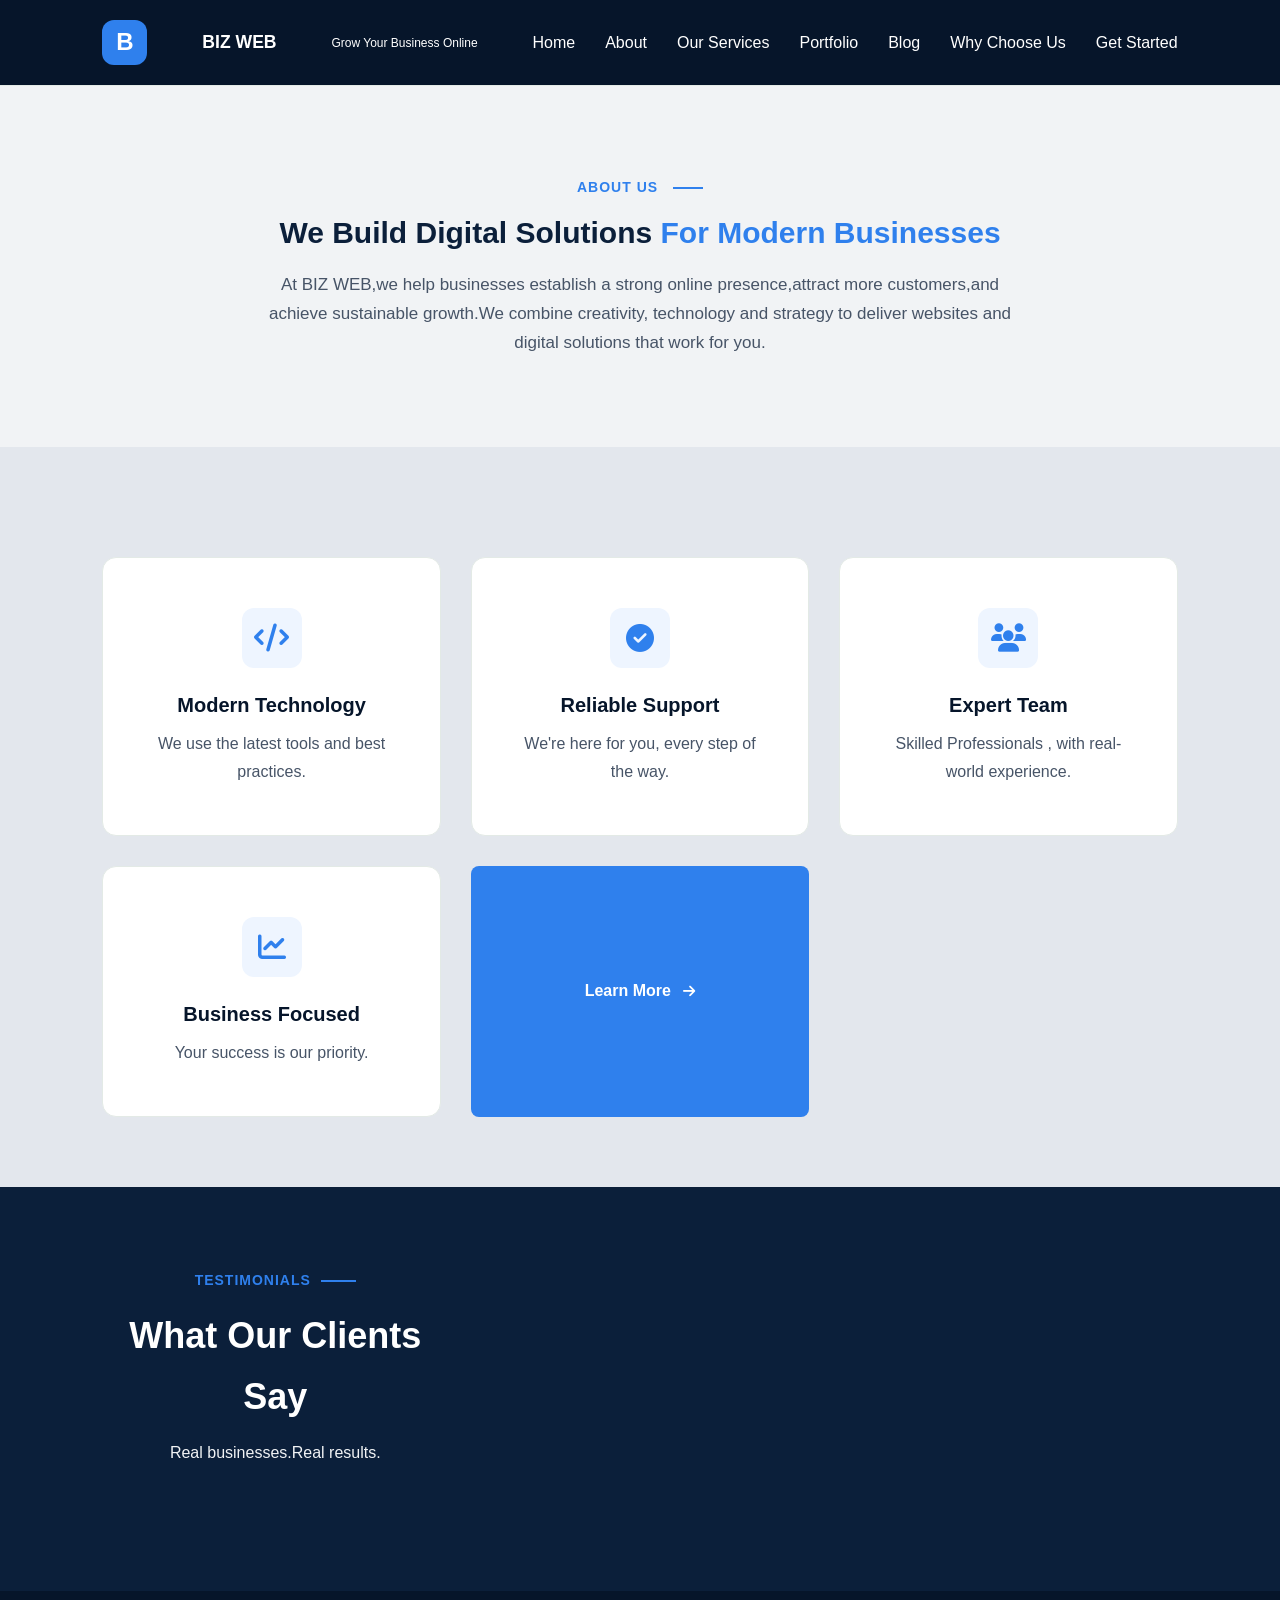
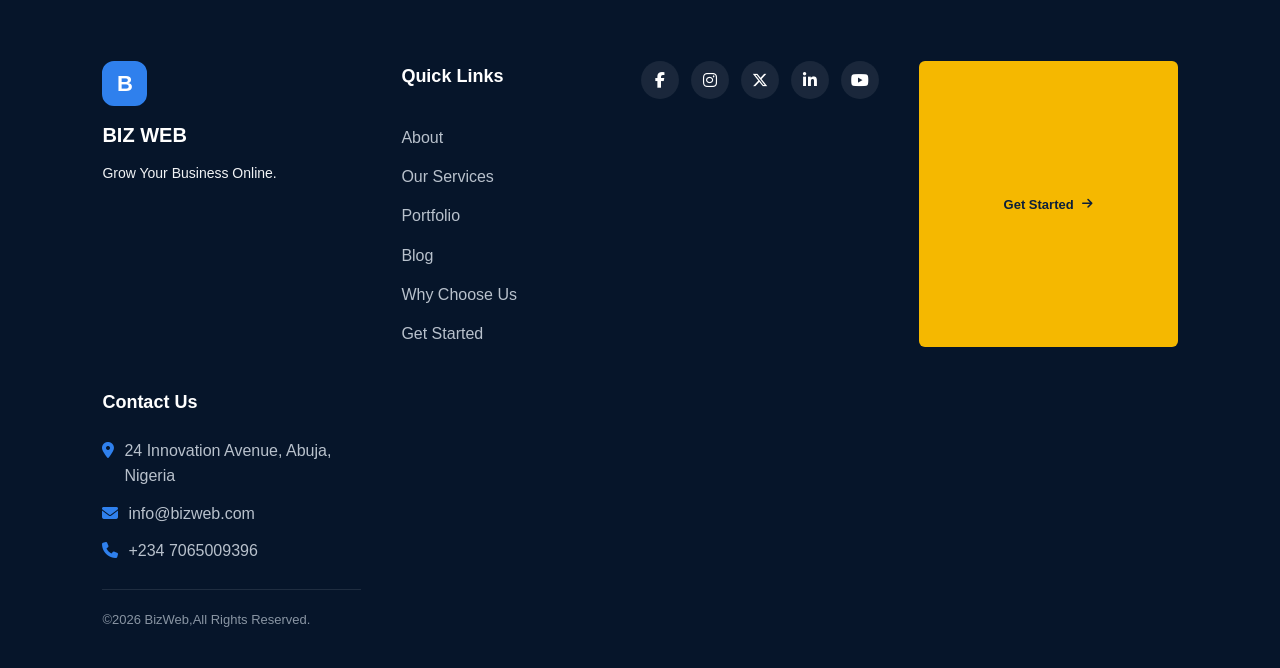
==== about.html @ b3c213b4 "Rename about (4).html to about.html" ====
<!DOCTYPE html>
<html lang="en">
<head>
 <meta charset="UTF-8">
 <meta name="viewport" content="width=device-width, initial-scale=1">
 <title>BIZ WEB</title>
 <link rel="stylesheet"
      href="https://cdnjs.cloudflare.com/ajax/libs/font-awesome/6.5.2/css/all.min.css">
 <link rel="stylesheet" href="business.css">
</head>
<body>
 <header>
  <nav>
   <div class="logo"><Strong>B</Strong></div>
   <div class="business-name">BIZ WEB</div>
   <p class="eyebrow">Grow Your Business Online</p>
       <button id="menu-toggle">☰</button>
       <ul id="nav-menu">
        <li>
         <a href="business.html">Home</a>
        </li>
        <li>
         <a href="about.html">About </a>
        </li>
        <li>
         <a href="services.html"> Our Services</a>
        </li>
        <li>
         <a href="portfolio.html">Portfolio</a>
        </li>
        <li>
         <a href="blog.html">Blog</a>
        </li>
        <li>
         <a href="why-us.html">Why Choose Us</a>
        </li>
        <li>
         <a href="contact.html">Get Started</a>
        </li>
       </ul>
  </nav>
 </header>
 <main>
  <section id="about-content">
   <p class="eyebrow">ABOUT US <span></span></p>
   <h2>We Build Digital Solutions <span class="highlight">For Modern Businesses</span></h2>
   <p>At BIZ WEB,we help businesses establish a strong online presence,attract more customers,and achieve sustainable growth.We combine creativity, technology and strategy to deliver websites and digital solutions that work for you.</p>
   </section>
   <section id="about-info">
   <div class="about-container">
    <div class="about-card">
     <i class="fas fa-code"></i>
     <h3>Modern Technology</h3>
     <p>We use the latest tools and best practices.</p>
    </div>
    <div class="about-card">
     <i class="fas fa-circle-check"></i>
     <h3>Reliable Support</h3>
     <p>We're here for you, every step of the way.</p>
    </div>
    <div class="about-card">
     <i class="fas fa-users"></i>
     <h3>Expert Team</h3>
     <p>Skilled Professionals , with real-world experience.</p>
    </div>
    <div class="about-card">
     <i class="fas fa-chart-line"></i>
     <h3>Business Focused</h3>
     <p>Your success is our priority.</p>
    </div>
    <button id="learn-more">Learn More <i class="fas fa-arrow-right"></i></button>
   </div>
   </section>
   </main>
   <section id="testimonials">
    <div class="testimonial-container">
     <div class="testimonial-heading">
      <p class="eyebrow">TESTIMONIALS<span></span> </p>
      <h2>What Our Clients Say</h2>
      <p>Real businesses.Real results.</p>
     </div>
    </div>
   </section>
   <footer class="site-footer">
      <div class="container-grid">
   <div class="footer-brand">
   <div class="logo"><strong>B</strong></div>
   <div class="business-name">BIZ WEB</div>
   <p class="eyebrow">Grow Your Business Online.</p>
   </div>
   <div class="footer-links">
   <h3>Quick Links</h3>
   <a href="about.html">About</a>
   <a href="services.html">Our Services</a>
   <a href="portfolio.html">Portfolio</a>
   <a href="blog.html">Blog</a>
   <a href="why-us.html">Why Choose Us</a>
   <a href="contact.html">Get Started</a>
   </div>
  <div class="contact-socials">
<a href="#" aria-label="Facebook">
        <i class="fa-brands fa-facebook-f"></i>
    </a>

    <a href="#" aria-label="Instagram">
        <i class="fa-brands fa-instagram"></i>
    </a>

    <a href="#" aria-label="X">
        <i class="fa-brands fa-x-twitter"></i>
    </a>

    <a href="#" aria-label="LinkedIn">
        <i class="fa-brands fa-linkedin-in"></i>
    </a>
    <a href="#" aria-label="YouTube">
     <i class="fa-brands fa-youtube"></i>
    </a>
</div>
<button id="get-started">Get Started<i class="fas fa-arrow-right"></i></button>

<div class="footer-contact">
    <h3>Contact Us</h3>

    <p>
        <i class="fas fa-map-marker-alt"></i>
        24 Innovation Avenue, Abuja, Nigeria
    </p>

    <p>
        <i class="fas fa-envelope"></i>
        info@bizweb.com
    </p>

    <p>
        <i class="fas fa-phone"></i>
        +234 7065009396
    </p>
    <p>©2026 BizWeb,All Rights Reserved.</p>
</div>
</div>
 </footer>
 <script src="business.js"></script>
 </body>
 </html>
---- business.css ----
:root {
    --primary: #0b1f3a;       /* Main navy */
    --primary-dark: #06152a;  /* Dark navy */
    --secondary: #2f80ed;     /* Blue accent */
    --accent: #f5b800;        /* Gold accent */
    --white: #ffffff;
    --text: #475467;
    --light: #f1f3f5;
    --border: #e3eae6;
    --eyebrow: #2f80ed;
    --heading: #0b1f3a;
    --paragraph: #475467;
    --stats-bg: #e3e7ed;
}

* {
    margin: 0;
    padding: 0;
    box-sizing: border-box;
}
body {
    font-family: Arial,sans-serif;
    background-color: var(--light);
    color: var(--text);
    line-height: 1.7;
 
}
nav {
    display: flex;
    align-items: center;
    justify-content: space-between;
    background-color: var(--primary-dark);
    padding: 20px 8%;
    border-bottom: 1px solid #e3eae6;
}
.logo {
    width: 45px;
    height: 45px;
    background: #2f80ed;
    color: #ffffff;
    border-radius: 12px;

    display: flex;
    justify-content: center;
    align-items: center;

    font-size: 24px;
    font-weight: bold;
}
.business-name {
    color: var(--white);
    font-size: 1.1rem;
    font-weight: 600;
}
.eyebrow {
    margin-top: 2px;
    font-size: 12px;
    color: #fff;
}
nav ul {
    display: flex;
    gap: 30px;
    list-style: none;
    margin: 0;
    padding: 0;
}

nav ul li a {
    text-decoration: none;
    color: var(--white);
    font-size: 16px;
    font-weight: 500;
    
}

nav ul li a:hover {
    color: var(--secondary);
}
#menu-toggle {
    display: none;
    background: var(--secondary);
    color: var(--primary);
    border: none;
    padding: 10px 14px;
    border-radius: 8px;
    font-size: 22px;
    cursor: pointer;
    transition: 0.3s ease;
}
#menu-toggle:hover {
    transform: scale(1.05);
}

#home-hero {
    background-color: var(--primary-dark);
    padding: 100px 8%;
}
#home-hero h1 {
    color: white;
}

#home-hero h1 .highlight {
    color: var(--secondary);
}
#home-hero .eyebrow {
    color: var(--eyebrow);
}
#home-hero  p {
    color: var(--light);
    
}
.hero-buttons {
    display: flex;
    align-items: center;
    gap: 15px;
    margin-top: 30px;
}

#get-started {
    display: inline-flex;
    align-items: center;
    justify-content: center;
    gap: 10px;

    padding: 14px 28px;
    background-color: var(--secondary);
    color: var(--white);

    border: none;
    border-radius: 8px;

    font-size: 16px;
    font-weight: 600;

    cursor: pointer;
    transition: 0.3s ease;
}

#get-started:hover {
    background-color: var(--primary);
    transform: translateY(-3px);
}

#get-started i {
    font-size: 16px;
    transition: transform 0.3s ease;
}

#get-started:hover i {
    transform: translateX(4px);
}

#our-services {
    display: inline-flex;
    align-items: center;
    justify-content: center;

    padding: 14px 28px;
    background-color: var(--primary);
    color: var(--white);

    border: 1px solid rgba(255, 255, 255, 0.2);
    border-radius: 8px;

    font-size: 16px;
    font-weight: 600;

    cursor: pointer;
    transition: 0.3s ease;
}

#our-services:hover {
    background-color: var(--primary);
    transform: translateY(-3px);
}



#services-hero {
    padding: 60px 5%;
    background-color: #f5f7fa;
    text-align: center;
}
.services-container {
    display: grid;
    grid-template-columns: repeat(4, 1fr);
    gap: 30px;
    margin-top: 40px;
}

.service-card {
    background: var(--white);
    text-align: left;
    padding: 30px;
    border: 1px solid var(--border);
    border-radius: 14px;
    box-shadow: 0 8px 25px rgba(16, 35, 27, 0.08);

    transition: transform 0.3s ease, box-shadow 0.3s ease;
}

.service-card:hover {
    transform: translateY(-6px);
    box-shadow: 0 14px 30px rgba(16, 35, 27, 0.12);
}
.service-card h3 {
    font-size: 20px;
    color: var(--primary);
    margin-bottom: 12px;
}

.service-card p {
    font-size: 15px;
    color: var(--text);
    line-height: 1.7;
    margin-bottom: 20px;
}
.service-icon {
    display: inline-flex;
    align-items: center;
    justify-content: center;
    width: 60px;
    height: 60px;
    font-size: 28px;
    color: var(--secondary);
    background-color: #eef5ff;
    border-radius: 12px;
    margin-bottom: 20px;
}
#about-hero {
    padding: 90px 8%;
    background-color: var(--light);
    text-align: center;
}

#about-hero .eyebrow {
    color: var(--secondary);
    font-size: 14px;
    font-weight: 600;
    letter-spacing: 1px;
    margin-bottom: 15px;
}
#about-hero .eyebrow span {
    display: inline-block;
    width: 30px;
    height: 2px;
    background-color: var(--secondary);
    margin-left: 10px;
    vertical-align: middle;
}

#about-hero h2 {
    color: var(--heading);
    font-size: 42px;
    line-height: 1.2;
    max-width: 800px;
    margin: 0 auto 20px;
}
#about-hero h2 .highlight {
    color: var(--secondary);
}

#about-hero > p:last-child {
    color: var(--text);
    font-size: 17px;
    line-height: 1.7;
    max-width: 750px;
    margin: 0 auto;
}
#learn-more {
    background-color: var(--secondary);
    color: var(--white);
    padding: 14px 30px;
    border: none;
    border-radius: 8px;
    font-size: 16px;
    font-weight: 600;
    cursor: pointer;
    transition: 0.3s ease;
}
#learn-more:hover {
    background-color: var(--primary);
    transform: translateY(-3px);
}
#learn-more i {
    margin-left: 8px;
    font-size: 14px;
}
#learn-more:hover i {
        transform: translateX(4px);
}

/* =======================
ABOUT CONTENT 
========================== */
#about-content {
    padding: 90px 8%;
    background-color: var(--light);
    text-align: center;
}
#about-content .eyebrow {
    color: var(--secondary);
    font-size: 14px;
    font-weight: 600;
    letter-spacing: 1px;
    margin-bottom: 15px;  
    
}
#about-content .eyebrow span {
    display: inline-block;
    width: 30px;
    height: 2px;
    background-color: var(--secondary);
    margin-left: 10px;
    vertical-align: middle; 
}
#about-content h2 {
    font-size: 30px;
    color: var(--heading);
    line-height: 1.2;
    max-width: 800px;
    margin: 0 auto 20px;
}
#about-content h2 .highlight {
    color: var(--secondary);
}
#about-content p {
    color: var(--text);
    font-size: 17px;
    line-height: 1.7;
    max-width: 750px;
    margin: 0 auto;
}
#about-info {
    background-color: var(--stats-bg);
    padding: 70px 8%;
    text-align: center;
}
.about-container {
    display: grid;
    grid-template-columns: repeat(3, 1fr);
    gap: 30px;
    margin-top: 40px;
    
}
.about-card {
    background-color: white;
    padding: 50px 40px;
    width: 600;
    border-radius: 14px;
    border: 1px solid var(--border);
    text-align: center;
    
}
.about-card:hover {
   transform: translateY(-5px);
   border-color: var(--secondary);
    
}
.about-card i {
    display: inline-flex;
    align-items: center;
    justify-content: center;
    width: 60px;
    height: 60px;
    font-size: 28px;
    color: var(--secondary);
    background-color: #eef5ff;
    border-radius: 12px;
    margin-bottom: 20px;
}
.about-card h3 {
    font-size: 20px;
    margin-bottom: 8px;
    color: var(--primary-dark);
}
.about-card p {
   font-size: 16px;
   margin: 0;
}
/* =======================
SERVICE HERO 
========================= */
#service-hero {
   padding: 90px 8%;
    background-color: var(--primary-dark);
    text-align: center; 
}
#service-hero h2 {
    font-size: 30px;
    line-height: 1.2;
    max-width: 800px;
    margin: 0 auto 20px;
    color: var(--white);
}
#service-hero h2 .highlight {
    color: var(--secondary);
}
#service-hero .eyebrow {
    color: var(--secondary);
    font-size: 14px;
    font-weight: 600;
    letter-spacing: 1px;
    margin-bottom: 15px;  
}
#service-hero .eyebrow span {
    display: inline-block;
    width: 30px;
    height: 2px;
    background-color: var(--secondary);
    margin-right: 10px;
    vertical-align: middle;
}
#service-hero p {
    color: var(--light);
    font-size: 17px;
    line-height: 1.7;
    max-width: 750px;
    margin: 0, auto;
}

/* =====================
SERVICE CONTENT 
======================== */
#service-content {
    padding: 90px 8%;
    background-color: var(--white);
    text-align: center;
}

/* ====================== 
SERVICE CONTAINER 
======================== */
.service-container {
    display: grid;
    grid-template-columns: repeat(3, 1fr);
    gap: 30px;
    margin-top: 40px;
    
}

/* ======================= 
SERVICE CARDS 
========================== */
.service-card {
    background-color: var(--stats-bg);
    padding: 30px 25px;
    width: 600;
    border-radius: 14px;
    border: 1px solid var(--border);
    text-align: center;
    
}
.service-card:hover {
    transform: translateY(-5px);
   border-color: var(--secondary);
}

.service-card i {
    display: inline-flex;
    align-items: center;
    justify-content: center;
    width: 60px;
    height: 60px;
    font-size: 28px;
    color: var(--secondary);
    background-color: var(--light);
    border-radius: 12px;
    margin-bottom: 20px;
}
.service-card h3 {
    font-size: 30px;
    margin-bottom: 8px;
    color: var(--heading);
}
.service-card p {
    font-size: 16px;
    margin: 0;
    color: var(--text);
}

.service-card ul {
    list-style: none;
    padding: 0;
    margin: 15px 0 25px;
}

.service-card ul li {
    position: relative;
    padding-left: 18px;
    margin-bottom: 8px;
    color: var(--text);
    text-align: left;
}
.service-card ul li::before {
    content: "";
    width: 6px;
    height: 6px;
    background-color: var(--secondary);
    border-radius: 50%;
    position: absolute;
    left: 0;
    top: 10px;
}

.service-card a {
    display: inline-flex;
    align-items: center;
    justify-content: center;
    gap: 10px;
    padding: 13px 22px;
    background-color: var(--secondary);
    color: var(--white);
    border-radius: 8px;
    text-decoration: none;
    font-size: 15px;
    font-weight: 600;
    transition: 0.3s ease;
}

.service-card a i {
    width: auto;
    height: auto;
    padding: 0;
    margin: 0;
    background: transparent;
    color: var(--white);
    font-size: 14px;
    transition: transform 0.3s ease;
}

.service-card a {
    display: inline-flex;
    align-items: center;
    justify-content: center;
    gap: 10px;
    padding: 13px 22px;
    background-color: var(--secondary);
    color: var(--white);
    border-radius: 8px;
    text-decoration: none;
    font-size: 15px;
    font-weight: 600;
    transition: 0.3s ease;
}

.service-card a i {
    width: auto;
    height: auto;
    padding: 0;
    margin: 0;
    background: transparent;
    color: var(--white);
    font-size: 14px;
    transition: transform 0.3s ease;
}

.service-card a:hover {
    background-color: var(--primary);
    transform: translateY(-3px);
}

.service-card a:hover i {
    transform: translateX(4px);
}

/* WHY BIZ WEB */
#why-bizweb {
    background-color: var(--stats-bg);
    padding: 80px 8%;
}

.why-content {
    max-width: 650px;
}

#why-bizweb .eyebrow {
    display: flex;
    align-items: center;
    gap: 10px;
    color: var(--secondary);
    font-size: 14px;
    font-weight: 600;
    letter-spacing: 1px;
    margin-bottom: 15px;
}

#why-bizweb .eyebrow span {
    display: inline-block;
    width: 30px;
    height: 2px;
    background-color: var(--secondary);
}

#why-bizweb h2 {
    color: var(--primary-dark);
    font-size: 42px;
    line-height: 1.2;
    margin-bottom: 20px;
}

#why-bizweb h2 .highlight {
    color: var(--secondary);
}

#why-bizweb .why-content > p:not(.eyebrow) {
    color: var(--text);
    font-size: 17px;
    line-height: 1.7;
    margin-bottom: 30px;
}

#why-bizweb .why-content > a {
    display: inline-flex;
    align-items: center;
    gap: 10px;

    padding: 13px 25px;

    background-color: var(--secondary);
    color: var(--white);

    border-radius: 8px;
    text-decoration: none;

    font-size: 16px;
    font-weight: 600;

    transition: 0.3s ease;
}

#why-bizweb .why-content > a:hover {
    background-color: var(--primary);
    transform: translateY(-3px);
}

#why-bizweb .why-content > a i {
    font-size: 14px;
    transition: transform 0.3s ease;
}

#why-bizweb .why-content > a:hover i {
    transform: translateX(4px);
}
/* ==============================
   WHY FEATURES
============================== */

#why-features {
    display: grid;
    grid-template-columns: repeat(4, 1fr);
    gap: 25px;
    padding: 70px 8%;
    background-color: var(--white);
}

.why-feature {
    background-color: var(--white);
    padding: 30px 25px;
    text-align: center;
    border: 1px solid var(--border);
    border-radius: 10px;
    transition: 0.3s ease;
}

.why-feature:hover {
    transform: translateY(-5px);
}

.why-icon {
    width: 60px;
    height: 60px;
    margin: 0 auto 20px;
    display: flex;
    align-items: center;
    justify-content: center;
    background-color: var(--light);
    border-radius: 50%;
}

.why-icon i {
    font-size: 24px;
    color: var(--secondary);
}

.why-feature h3 {
    color: var(--heading);
    font-size: 20px;
    margin-bottom: 12px;
}

.why-feature p {
    color: var(--text);
    font-size: 15px;
    line-height: 1.7;
}


/* ==============================
   HOW WE WORK
============================== */

#how-we-work {
    background-color: var(--stats-bg);
    padding: 80px 8%;
    text-align: center;
}

#how-we-work .eyebrow {
    margin-bottom: 12px;
    color: var(--secondary);
}

#how-we-work h2 {
    color: var(--heading);
    font-size: 36px;
    margin-bottom: 50px;
}

.timeline {
    display: grid;
    grid-template-columns: repeat(3, 1fr);
    gap: 30px;
    max-width: 1100px;
    margin: 0 auto;
}

.timeline > div {
    background-color: var(--white);
    padding: 35px 30px;
    border: 1px solid var(--border);
    border-radius: 10px;
    text-align: left;
    position: relative;
}

.timeline > div > span {
    display: inline-flex;
    align-items: center;
    justify-content: center;
    width: 50px;
    height: 50px;
    margin-bottom: 20px;
    background-color: var(--primary);
    color: var(--white);
    border-radius: 50%;
    font-weight: 700;
}

.timeline h3 {
    color: var(--heading);
    font-size: 21px;
    margin-bottom: 12px;
}

.timeline p {
    color: var(--text);
    line-height: 1.7;
    font-size: 15px;
}


/* ==============================
   SERVICE CTA
============================== */

#service-cta {
    background-color: var(--primary);
    padding: 80px 8%;
    text-align: center;
}

#service-cta .eyebrow {
    color: var(--secondary);
    margin-bottom: 15px;
}

#service-cta h3 {
    color: var(--white);
    font-size: 38px;
    line-height: 1.3;
    margin-bottom: 20px;
}

#service-cta h3 .highlight {
    display: block;
    color: var(--accent);
}

#service-cta > p:not(.eyebrow) {
    max-width: 700px;
    margin: 0 auto 30px;
    color: var(--light);
    line-height: 1.7;
    font-size: 16px;
}

#service-cta #get-started {
    display: inline-flex;
    align-items: center;
    justify-content: center;
    gap: 10px;
    padding: 14px 28px;
    background-color: var(--accent);
    color: var(--primary);
    border: none;
    border-radius: 6px;
    font-size: 15px;
    font-weight: 700;
    cursor: pointer;
    transition: 0.3s ease;
}

#service-cta #get-started:hover {
    transform: translateY(-2px);
}

#service-cta #get-started i {
    font-size: 14px;
}

/* ====================
PORTFOLIO HERO 
====================== */
#portfolio-hero {
    padding: 90px 8%;
    background-color: var(--primary-dark);
    text-align: center; 
}
#portfolio-hero h2 {
    font-size: 36px;
    max-width: 800px;
    line-height: 1.2;
    margin: 0 auto 20px;
    color: var(--white);
}
#portfolio-hero .highlight {
    color: var(--accent);
}
#portfolio-hero .eyebrow {
    color: var(--secondary);
    font-size: 14px;
    font-weight: 600;
    letter-spacing: 1px;
    margin-bottom: 15px;
    
}
#portfolio-hero .eyebrow span {
    display: inline-block;
    width: 30px;
    height: 2px;
    background-color: var(--accent);  
}
#portfolio-hero p {
    font-size: 15px;
    line-height: 1.7;
    max-width: 750px;
    margin: 0, auto;
    color: var(--light);
    margin-bottom: 15px;
    
    
}
#portfolio-hero #get-started {
    display: inline-flex;
    align-items: center;
    justify-content: center;
    gap: 20px;
    margin-right: 10px;
    padding: 14px 28px;
    background-color: var(--accent);
    color: var(--primary);
    border: none;
    border-radius: 20px;
    font-size: 15px;
    font-weight: 700;
    cursor: pointer;
    transition: 0.3s ease;
}
#portfolio-hero #our-services {
    display: inline-flex;
    align-items: center;
    justify-content: center;
    gap: 20px;
    margin-right: 10px;
    padding: 14px 28px;
    background-color: var(--primary);
    color: var(--light);
    border: none;
    border-radius: 20px;
    font-size: 15px;
    font-weight: 700;
    cursor: pointer;
    transition: 0.3s ease;
}
#portfolio-info {
    background-color: var(--primary-dark);
    padding: 70px 8%;
   text-align: center;
    
}
.portfolio-container {
    display: grid;
    grid-template-columns: repeat(3, 1fr);
    gap: 30px;
    margin-top: 40px;
}

.portfolio-stat-card {
    background-color: var(--primary-dark);
    padding: 30px;
    border-radius: 12px;
    border: 1px solid #020b16;
    text-align: center;
}
.portfolio-stat-card:hover {
   transform: translateY(-5px);
    
} 
.card-icon {
    display: inline-flex;
    align-items: center;
    justify-content: center;
    width: 60px;
    height: 60px;
    border-radius: 12px;
    margin-bottom: 20px;
    font-size: 28px;
}

.portfolio-stat-card:nth-child(1) .card-icon {
    background: var(--white);
    color: var(--secondary);
}

.portfolio-stat-card:nth-child(2) .card-icon {
    background: var(--accent);
    color: var(--primary-dark);
}

.portfolio-stat-card:nth-child(3) .card-icon {
    background: var(--light);
    color: var(--seconadary);
}
.portfolio-stat-card:nth-child(4).card-icon {
    background: var(--primary);
    color: var(--secondary);
}
.portfolio-stat-card h3 {
    font-size: 28px;
    margin-bottom: 8px;
    color: var(--light);
}
.portfolio-stat-card p {
    font-size: 16px;
    margin: 0;
    color: var(--light);
}
/* PORTFOLIO CONTENT */
#portfolio-content {
    background-color: var(--light);
    text-align: center;
    padding: 70px 8%;
}
#portfolio-content h2 {
    font-size: 38px;
    max-width: 700px;
    margin: 0, auto;
    line-height: 1.7;
    color: var(--heading);
    
}
#portfolio-content .eyebrow {
    color: var(--secondary);
    font-size: 14px;
    font-weight: 600;
    letter-spacing: 1px;
    margin-bottom: 15px;
    
}
#portfolio-content .eyebrow span {
    display: inline-block;
    width: 30px;
    height: 2px;
    background-color: var(--secondary);  
}
#portfolio-content p {
    font-size: 16px;
    max-width: 700px;
    margin: 0,auto;
    line-height: 1.7;
    color: var(--text);
}

#view-all-services {
    grid-column: 1;
    width: fit-content;
    padding: 11px 20px;
    background-color: transparent;
    color: var(--secondary);
    border: 1px solid var(--secondary);
    border-radius: 25px;
    font-size: 13px;
    cursor: pointer;
}

#view-all-services i {
    margin-left: 7px;
}

/* =================================
   SERVICES CARDS
================================= */

.portfolio-container {
    display: grid;
    grid-template-columns: repeat(3, 1fr);
    gap: 25px;
}

.portfolio-card {
    background-color: var(--white);
    padding: 25px 22px;
    border: 1px solid var(--border);
    border-radius: 10px;
    box-shadow: 0 5px 20px rgba(11, 31, 58, 0.06);
    transition: 0.3s ease;
}

.portfolio-card:hover {
    transform: translateY(-5px);
    box-shadow: 0 10px 25px rgba(11, 31, 58, 0.10);
}

.portfolio-card .card-icon {
    width: 44px;
    height: 44px;
    display: flex;
    align-items: center;
    justify-content: center;
    background-color: var(--secondary);
    border-radius: 8px;
    margin-bottom: 15px;
}

.portfolio-card:nth-child(2) .card-icon {
    background-color: var(--accent);
}

.portfolio-card .card-icon i {
    color: var(--white);
    font-size: 20px;
}

.portfolio-card:nth-child(2) .card-icon i {
    color: var(--primary);
}

.portfolio-card h3 {
    color: var(--heading);
    font-size: 18px;
    margin-bottom: 10px;
}

.portfolio-card p {
    color: var(--text);
    font-size: 14px;
    line-height: 1.6;
    margin-bottom: 12px;
}

.portfolio-card a {
    color: var(--secondary);
    font-size: 13px;
    font-weight: 600;
    text-decoration: none;
}

.portfolio-card a i {
    margin-left: 5px;
    font-size: 11px;
}


/* =================================
   MORE THAN JUST A WEBSITE
================================= */

#why-bizweb-contents {
    display: grid;
    grid-template-columns: 1.1fr 1fr 1fr;
    column-gap: 45px;
    row-gap: 25px;
    align-items: center;
    padding: 65px 8%;
    background-color: var(--primary-dark);
    color: var(--white);
}

/* Heading area */

#why-bizweb-contents > .eyebrow {
    grid-column: 1;
    margin: 0;
    color: var(--secondary);
}

#why-bizweb-contents > h2 {
    grid-column: 1;
    color: var(--white);
    font-size: 34px;
    margin: -15px 0 0;
}

#why-bizweb-contents > p:not(.eyebrow) {
    grid-column: 1;
    color: var(--light);
    font-size: 14px;
    line-height: 1.7;
    margin: 0;
}

#why-bizweb-contents > a {
    grid-column: 1;
    width: fit-content;
    padding: 11px 22px;
    background-color: var(--accent);
    color: var(--primary);
    border-radius: 6px;
    text-decoration: none;
    font-size: 13px;
    font-weight: 700;
}

#why-bizweb-contents > a i {
    margin-left: 7px;
}


/* Feature items */

.why-bizweb-content {
    display: grid;
    grid-template-columns: 50px 1fr;
    column-gap: 15px;
    align-items: start;
}

.why-bizweb-content .why-icon {
    grid-row: span 2;
    width: 48px;
    height: 48px;
    display: flex;
    align-items: center;
    justify-content: center;
    border: 1px solid var(--secondary);
    border-radius: 50%;
}

.why-bizweb-content .why-icon i {
    color: var(--accent);
    font-size: 21px;
}

.why-bizweb-content h3 {
    color: var(--white);
    font-size: 14px;
    margin: 2px 0 6px;
}

.why-bizweb-content p {
    color: var(--light);
    font-size: 12px;
    line-height: 1.5;
    margin: 0;
}


/* =================================
   RECENT PROJECTS / PORTFOLIO
================================= */

#our-porfolio {
    display: grid;
    grid-template-columns: 0.8fr 2fr;
    column-gap: 45px;
    align-items: center;
    padding: 65px 8%;
    background-color: var(--white);
}

#our-porfolio .eyebrow {
    grid-column: 1;
    margin-bottom: 8px;
}

#our-porfolio h2 {
    grid-column: 1;
    color: var(--heading);
    font-size: 30px;
    margin-bottom: 10px;
}

#our-porfolio > p:not(.eyebrow) {
    grid-column: 1;
    color: var(--text);
    font-size: 13px;
    line-height: 1.6;
    margin-bottom: 18px;
}

#view-all-projects {
    grid-column: 1;
    width: fit-content;
    padding: 11px 20px;
    background-color: transparent;
    color: var(--secondary);
    border: 1px solid var(--secondary);
    border-radius: 25px;
    font-size: 13px;
    cursor: pointer;
}

#view-all-projects i {
    margin-left: 7px;
}


/* Project cards */

.view-all-container {
    grid-column: 2;
    grid-row: 1 / span 4;
    display: grid;
    grid-template-columns: repeat(3, 1fr);
    gap: 18px;
}

.view-all-card {
    position: relative;
    overflow: hidden;
    border-radius: 8px;
    height: 190px;
    background-color: var(--stats-bg);
}

.portfolio-image {
    width: 100%;
    height: 100%;
}

.portfolio-image img {
    width: 100%;
    height: 100%;
    display: block;
    object-fit: cover;
    transition: 0.4s ease;
}

.view-all-card:hover .portfolio-image img {
    transform: scale(1.05);
}

/* Footer Get Started Button */

footer #get-started {
    display: inline-flex;
    align-items: center;
    justify-content: center;
    gap: 8px;

    padding: 11px 22px;

    background-color: var(--accent);
    color: var(--primary);

    border: none;
    border-radius: 6px;

    font-size: 13px;
    font-weight: 600;

    cursor: pointer;
    transition: 0.3s ease;
}

footer #get-started:hover {
    transform: translateY(-2px);
}

footer #get-started i {
    font-size: 12px;
}

/* ================================
   BLOG HERO
================================ */

#blog-hero {
    background-color: var(--primary-dark);
    padding: 80px 8%;
    text-align: center;
}

#blog-hero .eyebrow {
    color: var(--secondary);
    font-size: 12px;
    font-weight: 700;
    text-transform: uppercase;
    margin-bottom: 15px;
}

#blog-hero .eyebrow span {
    display: inline-block;
    width: 28px;
    height: 2px;
    background-color: var(--accent);
    margin-right: 8px;
    vertical-align: middle;
}

#blog-hero h2 {
    max-width: 800px;
    margin: 0 auto 18px;
    color: var(--white);
    font-size: 42px;
    line-height: 1.2;
    font-weight: 700;
}

#blog-hero h2 .highlight {
    color: var(--accent);
}

#blog-hero > p:last-child {
    max-width: 680px;
    margin: auto;
    color: #d9dde2;
    font-size: 14px;
    line-height: 1.7;
}


/* ================================
   FEATURED ARTICLE
================================ */

#blog-content {
    display: grid;
    grid-template-columns: 1fr 1.15fr;
    column-gap: 55px;
    align-items: center;
    padding: 75px 8%;
    background-color: var(--white);
}

#blog-content > .eyebrow:first-child {
    grid-column: 1;
    color: var(--secondary);
    font-size: 11px;
    font-weight: 700;
    margin-bottom: 10px;
}

#blog-content > .eyebrow:first-child span {
    display: inline-block;
    width: 28px;
    height: 2px;
    background-color: var(--accent);
    margin-right: 8px;
    vertical-align: middle;
}

#blog-content > h2 {
    grid-column: 1;
    color: var(--heading);
    font-size: 30px;
    line-height: 1.3;
    margin-bottom: 15px;
}

#blog-content > h2 + p {
    grid-column: 1;
    color: var(--text);
    font-size: 14px;
    line-height: 1.7;
    margin-bottom: 20px;
}

#blog-content > i {
    color: var(--secondary);
    font-size: 12px;
    margin-right: 5px;
}

#blog-content > i + .eyebrow {
    display: inline-block;
    color: var(--text);
    font-size: 11px;
    margin-right: 15px;
    margin-bottom: 15px;
}

#read-full-article {
    grid-column: 1;
    width: fit-content;
    padding: 11px 20px;
    margin-top: 5px;
    background-color: var(--accent);
    color: var(--primary);
    border: none;
    border-radius: 6px;
    font-size: 12px;
    font-weight: 600;
    cursor: pointer;
    display: inline-flex;
    align-items: center;
    gap: 8px;
    transition: 0.3s ease;
}

#read-full-article:hover {
    transform: translateY(-2px);
}

#read-full-article i {
    font-size: 10px;
}
.featured-container {
    grid-column: 2;
    grid-row: 1 / span 6;
}

.featured-card {
    width: 100%;
    height: 350px;
    overflow: hidden;
    border-radius: 12px;
    background-color: var(--light);
}

.featured-image {
    width: 100%;
    height: 100%;
}

.featured-image img {
    width: 100%;
    height: 100%;
    display: block;
    object-fit: cover;
}

/* ================================
   LATEST BLOG ARTICLES
================================ */

#latest-blog {
    padding: 75px 8%;
    background-color: var(--light);
}

#latest-blog > .eyebrow {
    color: var(--secondary);
    font-size: 11px;
    font-weight: 700;
    margin-bottom: 8px;
}

#latest-blog > .eyebrow span {
    display: inline-block;
    width: 28px;
    height: 2px;
    background-color: var(--accent);
    margin-right: 8px;
    vertical-align: middle;
}

#latest-blog > h2 {
    color: var(--heading);
    font-size: 30px;
    margin-bottom: 30px;
}

.latest-container {
    display: grid;
    grid-template-columns: repeat(3, 1fr);
    gap: 25px;
}
.latest-card > img {
    width: 100%;
    height: 175px;
    display: block;
    object-fit: cover;
}
.article-category {
    position: absolute;
    top: 12px;
    left: 12px;
    z-index: 2;
    background-color: var(--secondary);
    color: var(--white);
    padding: 6px 11px;
    border-radius: 15px;
    font-size: 10px;
    font-weight: 600;
}

.latest-card h3 {
    color: var(--heading);
    font-size: 17px;
    line-height: 1.4;
    margin: 18px 20px 10px;
}

.latest-card > p {
    color: var(--text);
    font-size: 12px;
    line-height: 1.6;
    margin: 0 20px 15px;
}
.latest-card > i {
    color: var(--secondary);
    font-size: 11px;
    margin-left: 20px;
    margin-right: 4px;
}

.latest-card > i + .eyebrow {
    display: inline;
    color: #667085;
    font-size: 10px;
    margin-right: 8px;
}
.latest-card > a {
    display: inline-flex;
    align-items: center;
    gap: 7px;
    margin: 10px 20px 0;
    color: var(--secondary);
    text-decoration: none;
    font-size: 12px;
    font-weight: 600;
}

.latest-card > a i {
    font-size: 10px;
    transition: 0.3s ease;
}

.latest-card > a:hover i {
    transform: translateX(3px);
}
/* ================================
   EXPLORE TOPICS
================================ */

#Explore-topics {
    padding: 75px 8%;
    background-color: var(--white);
    text-align: center;
}

#Explore-topics > .eyebrow {
    color: var(--secondary);
    font-size: 11px;
    font-weight: 700;
    margin-bottom: 8px;
}

#Explore-topics > .eyebrow span {
    display: inline-block;
    width: 28px;
    height: 2px;
    background-color: var(--accent);
    margin-right: 8px;
    vertical-align: middle;
}

#Explore-topics > h2 {
    color: var(--heading);
    font-size: 30px;
    margin-bottom: 10px;
}

#Explore-topics > p:not(.eyebrow) {
    color: var(--text);
    font-size: 13px;
    margin-bottom: 35px;
}
.explore-container {
    display: grid;
    grid-template-columns: repeat(5, 1fr);
    gap: 20px;
    max-width: 1100px;
    margin: auto;
}

.explore-card {
    padding: 25px 15px;
    border: 1px solid var(--border);
    border-radius: 10px;
    background-color: var(--white);
    transition: 0.3s ease;
}

.explore-card:hover {
    transform: translateY(-5px);
    box-shadow: 0 8px 20px rgba(11, 31, 58, 0.08);
}

.explore-card .card-icon {
    width: 48px;
    height: 48px;
    margin: 0 auto 15px;
    border-radius: 50%;
    background-color: var(--secondary);
    display: flex;
    align-items: center;
    justify-content: center;
}

.explore-card .card-icon i {
    color: var(--white);
    font-size: 19px;
}

.explore-card h3 {
    color: var(--heading);
    font-size: 14px;
    margin-bottom: 7px;
}

.explore-card p {
    color: var(--text);
    font-size: 11px;
}

/* ================================
   NEWSLETTER
================================ */

#newsletter {
    background-color: var(--primary-dark);
    padding: 50px 8%;
}

.newsletter-content {
    display: grid;
    grid-template-columns: 65px 1fr 380px;
    align-items: center;
    gap: 25px;
    max-width: 1100px;
    margin: auto;
}

.newsletter-icon {
    width: 55px;
    height: 55px;
    border: 1px solid var(--secondary);
    border-radius: 50%;
    display: flex;
    align-items: center;
    justify-content: center;
}

.newsletter-icon i {
    color: var(--secondary);
    font-size: 22px;
}

.newsletter-text .eyebrow {
    color: var(--accent);
    font-size: 10px;
    font-weight: 700;
    margin-bottom: 5px;
}

.newsletter-text h2 {
    color: var(--white);
    font-size: 22px;
    margin-bottom: 7px;
}

.newsletter-text > p:last-child {
    color: #d9dde2;
    font-size: 12px;
    line-height: 1.5;
    max-width: 500px;
}

.newsletter-form {
    display: flex;
    width: 100%;
    background-color: var(--white);
    border-radius: 6px;
    overflow: hidden;
}

.newsletter-form input {
    flex: 1;
    min-width: 0;
    padding: 13px 15px;
    border: none;
    outline: none;
    font-size: 12px;
    color: var(--text);
}

.newsletter-form input::placeholder {
    color: #98a2b3;
}

.newsletter-form button {
    padding: 0 18px;
    background-color: var(--accent);
    color: var(--primary);
    border: none;
    font-size: 12px;
    font-weight: 600;
    cursor: pointer;
    display: flex;
    align-items: center;
    gap: 7px;
}

.newsletter-form button i {
    font-size: 10px;
}

#why-us-hero {
    background-color: #06152a;
    min-height: 260px;
    padding: 35px 7%;
}

#why-us-hero h1 {
    color: #ffffff;
    font-size: 38px;
    line-height: 1.1;
    margin-bottom: 10px;
}
#why-us-hero  .eyebrow  {
   color: var(--secondary);
    font-size: 11px;
    font-weight: 700;
    margin-bottom: 8px;
    
}

#why-us-hero .eyebrow span {
    display: inline-block;
    width: 28px;
    height: 2px;
    background-color: var(--accent);
    margin-right: 8px;
    vertical-align: middle;
}


#why-us-hero .highlight {
    color: #2f80ed;
}

#why-us-hero > p {
    color: #e5edf8;
    font-size: 30px;
    line-height: 1.6;
}
#why-us-content {
    background-color: #ffffff;
    padding: 55px 7%;
}

#why-us-content h2 {
    color: #0b1f3a;
    font-size: 30px;
}
#why-us-content  a {
    display: inline-flex;
    align-items: center;
    gap: 10px;
    padding: 14px 25px;
    background: var(--secondary);
    color: var(--white);
    text-decoration: none;
    border-radius: 8px;
    font-size: 15px;
    font-weight: 600;
    transition: 0.3s ease;
}

#why-us-content a i {
    font-size: 13px;
    transition: 0.3s ease;
}

#why-us-content a:hover {
    background: var(--primary);
}

#why-us-content a:hover i {
    transform: translateX(4px);
}


.why-us-container {
    display: grid;
    grid-template-columns: repeat(3, 1fr);
    gap: 14px 16px;
}

.why-us-card {
    background-color: #f8fbff;
    border: 1px solid #e6eef8;
    border-radius: 10px;
    padding: 15px 17px;
    box-shadow: 0 4px 14px rgba(11, 31, 58, 0.05);
}

.why-us-card h3 {
    color: #0b1f3a;
    font-size: 17px;
}

.why-us-card p {
    color: #526b91;
    font-size: 13px;
    line-height: 1.5;
}

.why-us-card > i {
    width: 35px;
    height: 35px;
    display: flex;
    align-items: center;
    justify-content: center;
    border-radius: 7px;
    color: #ffffff;
    font-size: 19px;
    margin-bottom: 9px;
}
/* Expert Team */
.why-us-card:nth-child(1) i {
    background: #2f80ed;
}

/* Creative Solutions */
.why-us-card:nth-child(2) i {
    background: #f5b800;
}

/* Reliable Support */
.why-us-card:nth-child(3) i {
    background: #4389ed;
}

/* On-Time Delivery */
.why-us-card:nth-child(4) i {
    background: #10c99a;
}

/* Affordable Pricing */
.why-us-card:nth-child(5) i {
    background: #8056e8;
}

/* Results Driven */
.why-us-card:nth-child(6) i {
    background: #2f80ed;
}

#our-impact-info {
    background-color: #06152a;
    padding: 35px 7% 40px;
    color: #ffffff;
}

#our-impact-info h2 {
    color: #ffffff;
    font-size: 28px;
}

.our-impact-container {
    display: grid;
    grid-template-columns: repeat(4, 1fr);
    gap: 13px;
}

.our-stat-card {
    background-color: rgba(11, 31, 58, 0.45);
    border: 1px solid #1679df;
    border-radius: 9px;
    min-height: 133px;
}
#cta-content {
    background-color: #f8fafc;
    padding: 35px 7px 38px;
    text-align: center;
}

#cta-content h2 {
    color: #0b1f3a;
    font-size: 30px;
}

#cta-content #get-started {
    background-color: var(--secondary);
    color: var(--light);
    border: 1px solid #2f80ed;
    border-radius: 22px;
}

#cta-content #view-our-services {
    background-color: transparent;
    color: #2f80ed;
    border: 1px solid #2f80ed;
    border-radius: 22px;
}
#testimonial-content {
    background-color: #ffffff;
    padding: 32px 7% 30px;
}

.testimonial-container {
    display: grid;
    grid-template-columns: repeat(3, 1fr);
    gap: 19px;
}

.testimonial-card {
    background-color: #ffffff;
    border: 1px solid #e5edf7;
    border-radius: 9px;
    padding: 14px 16px;
    box-shadow: 0 3px 12px rgba(11, 31, 58, 0.04);
}

.testimonial-card > i {
    color: #2f80ed;
    font-size: 20px;
}

.testimonial-rating i {
    color: #f5b800;
    font-size: 10px;
}
.testimonial-card > img {
    width: 38px;
    height: 38px;
    border-radius: 50%;
    object-fit: cover;
}

/* ============================
   CONTACT HERO 
   ========================== */

#contact-hero {
    padding: 90px 8%;
    background: var(--primary-dark);
    text-align: center;
}

#contact-hero .eyebrow {
    display: flex;
    align-items: center;
    justify-content: center;
    gap: 10px;
    color: var(--secondary);
    font-size: 14px;
    font-weight: 700;
    letter-spacing: 1px;
    margin-bottom: 15px;
}

#contact-hero .eyebrow span {
    width: 35px;
    height: 2px;
    background: var(--secondary);
}

#contact-hero h1 {
    color: var(--light);
    font-size: 38px;
    margin-bottom: 15px;
}
#contact-hero h1 .highlight {
    color: var(--secondary);
}

#contact-hero > p:not(.eyebrow) {
    color: var(--light);
    max-width: 650px;
    margin: 0 auto 45px;
    line-height: 1.7;
}

#contact-intro {
    padding: 90px 8%;
    background: var(--light);
    text-align: center;
}
#contact-intro  .eyebrow {
    display: flex;
    align-items: center;
    justify-content: center;
    gap: 10px;
    color: var(--secondary);
    font-size: 14px;
    font-weight: 700;
    letter-spacing: 1px;
    margin-bottom: 15px;
    
}
#contact-intro .eyebrow span {
       width: 35px;
       height: 2px;
      background: var(--secondary); 
    
}
#contact-intro h2  {
    font-size: 30px;
    margin-bottom: 15px;
    color: var(--heading);
}
#contact-intro  p {
    color: var(--text);
    max-width: 650px;
    margin: 0 auto 45px;
    line-height: 1.7;
}
#contact-intro {
    display: grid;
    grid-template-columns: repeat(2, 1fr);
    gap: 25px;
}

#contact-intro .eyebrow,
#contact-intro h2,
#contact-intro > p:not(.eyebrow) {
    grid-column: 1 / -1;
}

.contact-icon {
    background: var(--light);
    border: 1px solid var(--border);
    border-radius: 12px;
    padding: 30px 25px;
    transition: 0.3s ease;
}

.contact-icon:hover {
    transform: translateY(-5px);
    box-shadow: 0 10px 25px rgba(6, 21, 42, 0.08);
}

.contact-icon i {
    width: 60px;
    height: 60px;
    display: flex;
    align-items: center;
    justify-content: center;
    margin: 0 auto 18px;
    background: var(--secondary);
    color: var(--white);
    border-radius: 50%;
    font-size: 22px;
}

.contact-icon h3 {
    color: var(--heading);
    font-size: 20px;
    margin-bottom: 12px;
}

.contact-icon p {
    color: var(--text);
    font-size: 15px;
    line-height: 1.6;
    margin: 4px 0;
}


/* ==============================
   CONTACT FORM SECTION
============================== */

#contact-section {
    padding: 90px 8%;
    background: var(--light);
    text-align: center;
}

#contact-section .eyebrow {
    color: var(--secondary);
    font-size: 14px;
    font-weight: 700;
    letter-spacing: 1px;
    margin-bottom: 15px;
}

#contact-section h2 {
    color: var(--heading);
    font-size: 38px;
    margin-bottom: 15px;
}

#contact-section > p:not(.eyebrow) {
    max-width: 700px;
    margin: 0 auto 40px;
    color: var(--text);
    line-height: 1.7;
}

.contact-container {
    max-width: 800px;
    margin: 0 auto;
}

.contact-card {
    background: var(--white);
    border: 1px solid var(--border);
    border-radius: 12px;
    padding: 40px;
    text-align: left;
    box-shadow: 0 8px 25px rgba(6, 21, 42, 0.06);
}

#contact-form {
    display: flex;
    flex-direction: column;
}

#contact-form label {
    color: var(--heading);
    font-size: 15px;
    font-weight: 600;
    margin-bottom: 8px;
}

.required-dot {
    display: inline-block;
    width: 5px;
    height: 5px;
    background: var(--secondary);
    border-radius: 50%;
    margin-left: 4px;
    vertical-align: middle;
}

#contact-form input,
#contact-form select,
#contact-form textarea {
    width: 100%;
    padding: 14px 16px;
    border: 1px solid var(--border);
    border-radius: 8px;
    background: var(--white);
    color: var(--text);
    font-family: Arial, sans-serif;
    font-size: 15px;
    margin-bottom: 22px;
    outline: none;
}

#contact-form input:focus,
#contact-form select:focus,
#contact-form textarea:focus {
    border-color: var(--secondary);
}

#contact-form textarea {
    min-height: 150px;
    resize: vertical;
}

#submit-form {
    display: inline-flex;
    align-items: center;
    justify-content: center;
    gap: 12px;
    padding: 14px 25px;
    border: none;
    border-radius: 8px;
    background: var(--secondary);
    color: var(--white);
    font-size: 15px;
    font-weight: 600;
    cursor: pointer;
    transition: 0.3s ease;
}

#submit-form:hover {
    background: var(--primary);
}

#submit-form i:last-child {
    font-size: 13px;
}


/* ==============================
   WHY CHOOSE BIZ WEB
============================== */

#contact-info {
    padding: 90px 8%;
    background: var(--white);
    text-align: center;
}

#contact-info .eyebrow {
    display: flex;
    align-items: center;
    justify-content: center;
    gap: 10px;
    color: var(--secondary);
    font-size: 14px;
    font-weight: 700;
    letter-spacing: 1px;
    margin-bottom: 15px;
}

#contact-info .eyebrow span {
    width: 35px;
    height: 2px;
    background: var(--secondary);
}

#contact-info h2 {
    color: var(--heading);
    font-size: 38px;
    margin-bottom: 15px;
}

#contact-info > p:not(.eyebrow) {
    max-width: 700px;
    margin: 0 auto 45px;
    color: var(--text);
    line-height: 1.7;
}

.contact-feature {
    background: var(--light);
    border: 1px solid var(--border);
    border-radius: 12px;
    padding: 30px 25px;
    transition: 0.3s ease;
}

.contact-feature:hover {
    transform: translateY(-5px);
    box-shadow: 0 10px 25px rgba(6, 21, 42, 0.08);
}

#contact-info {
    display: grid;
    grid-template-columns: repeat(3, 1fr);
    gap: 25px;
}

#contact-info .eyebrow,
#contact-info h2,
#contact-info > p:not(.eyebrow) {
    grid-column: 1 / -1;
}

.why-icon {
    width: 60px;
    height: 60px;
    display: flex;
    align-items: center;
    justify-content: center;
    margin: 0 auto 18px;
    border-radius: 50%;
    background: var(--secondary);
    color: var(--white);
    font-size: 22px;
}

.contact-feature h3 {
    color: var(--heading);
    font-size: 20px;
    margin-bottom: 10px;
}

.contact-feature p {
    color: var(--text);
    font-size: 15px;
    line-height: 1.6;
}


/* ==============================
   LOCATION SECTION
============================== */

#contact-content {
    padding: 90px 8%;
    background: var(--light);
    text-align: center;
}

#contact-content .eyebrow {
    color: var(--secondary);
    font-size: 14px;
    font-weight: 700;
    letter-spacing: 1px;
    margin-bottom: 15px;
}

#contact-content h2 {
    color: var(--heading);
    font-size: 38px;
    margin-bottom: 15px;
}

#contact-content > p:nth-of-type(2) {
    max-width: 750px;
    margin: 0 auto 35px;
    color: var(--text);
    line-height: 1.7;
}

.content-icon {
    width: 60px;
    height: 60px;
    display: flex;
    align-items: center;
    justify-content: center;
    margin: 25px auto 15px;
    border-radius: 50%;
    background: var(--secondary);
    color: var(--white);
    font-size: 22px;
}

#contact-content .content-icon + p {
    color: var(--text);
    margin: 5px 0;
    line-height: 1.5;
}


/* ==============================
   CONTACT CTA
============================== */

#cta-content {
    padding: 80px 8%;
    background: var(--primary-dark);
    text-align: center;
}

#cta-content .eyebrow {
    color: var(--accent);
    font-size: 14px;
    font-weight: 700;
    letter-spacing: 1px;
    margin-bottom: 15px;
}

#cta-content .eyebrow span {
    display: inline-block;
    width: 35px;
    height: 2px;
    background: var(--accent);
    margin-right: 10px;
    vertical-align: middle;
}

#cta-content h2 {
    color: var(--white);
    font-size: 38px;
    margin-bottom: 15px;
}

#cta-content > p:last-child {
    max-width: 650px;
    margin: 0 auto;
    color: #d9dde2;
    line-height: 1.7;
}










#statistics {
    background-color: var(--stats-bg);
    padding: 70px 8%;
    text-align: center;
}
.stats-container {
    display: grid;
    grid-template-columns: repeat(3, 1fr);
    gap: 30px;
    margin-top: 40px;
}

.stat-card {
    background-color: white;
    padding: 30px;
    border-radius: 12px;
    border: 1px solid var(--border);
    text-align: center;
}
.stat-card:hover {
    transform: translateY(-5px);
}
.stat-card i {
    display: inline-flex;
    align-items: center;
    justify-content: center;
    width: 60px;
    height: 60px;
    font-size: 28px;
    color: var(--secondary);
    background-color: #eef5ff;
    border-radius: 12px;
    margin-bottom: 20px;
}

.stat-card h3 {
    font-size: 28px;
    margin-bottom: 8px;
    color: var(--primary-dark);
}

.stat-card p {
    font-size: 16px;
    margin: 0;
}
.stat-card:hover {
    transform: translateY(-5px);
    border-color: var(--secondary);
}

#services-overview {
    background-color: var(--stats-bg);
    padding: 80px 8%;
    text-align: center;
}

#services-overview .eyebrow {
    color: var(--secondary);
    font-size: 14px;
    font-weight: 600;
    letter-spacing: 1px;
    margin-bottom: 15px;
}
#services-overview h2 {
  color: var(--primary-dark);
    font-size: 42px;
    line-height: 1.2;
    max-width: 800px;
    margin: 0 auto 20px;  
}
#services-overview p {
    color: var(--text);
    font-size: 17px;
    line-height: 1.7;
    max-width: 750px;
    margin: 0 auto; 
}
.service-overview-container {
    display: grid;
    grid-template-columns: repeat(3, 1fr);
    gap: 30px;
    margin-top: 40px;
}
.service-overview-card {
    background: var(--white);
    text-align: left;
    padding: 30px;
    border: 1px solid var(--border);
    border-radius: 14px;
    box-shadow: 0 8px 25px rgba(16, 35, 27, 0.08);

    transition: transform 0.3s ease, box-shadow 0.3s ease;
}
.service-overview-card h3 {
    font-size: 20px;
    color: var(--primary-dark);
    margin-bottom: 12px;
}
.service-overview-card p {
    font-size: 15px;
    color: var(--text);
    line-height: 1.7;
    margin-bottom: 20px;
}
.service-overview-card > i {
    display: inline-flex;
    align-items: center;
    justify-content: center;
    width: 60px;
    height: 60px;
    font-size: 28px;
    color: var(--secondary);
    background-color: #eef5ff;
    border-radius: 12px;
    margin-bottom: 20px;
}
.service-overview-card a {
    display: inline-flex;
    align-items: center;
    gap: 8px;
    color: var(--secondary);
    text-decoration: none;
    font-weight: 600;
    margin-top: 15px;
}
.service-overview-card a i {
    font-size: 14px;
    transition: transform 0.3s ease;
}
.service-overview-card:hover {
    transform: translateY(-5px);
    border-color: var(--secondary);
}

/* =========================
   CALL TO ACTION
========================= */

#cta-content {
    background-color: var(--stats-bg);
    padding: 80px 8%;
    text-align: center;
    color: var(--text);
}

#cta-content .eyebrow {
    color: var(--secondary);
    font-weight: 600;
    margin-bottom: 15px;
}

#cta-content h2 {
    font-size: 38px;
    margin-bottom: 15px;
    color: var(--primary-dark);
}

#cta-content > p:not(.eyebrow) {
    max-width: 650px;
    margin: 0 auto 30px;
    color: var(--text);
    line-height: 1.7;
}
#cta-content #get-started {
    display: inline-flex;
    align-items: center;
    gap: 10px;
    padding: 13px 25px;
    border: none;
    border-radius: 6px;
    background-color: var(--secondary);
    color: var(--white);
    font-size: 16px;
    font-weight: 600;
    cursor: pointer;
    transition: 0.3s ease;
}

#cta-content #get-started i {
    font-size: 14px;
    transition: transform 0.3s ease;
}

#cta-content #get-started:hover {
    background-color: var(--primary);
}

#cta-content #get-started:hover i {
    transform: translateX(5px);
}
.cta-container {
    display: grid;
    grid-template-columns: repeat(3, 1fr);
    gap: 30px;
    margin-top: 40px;
}

.cta-card {
    background-color: white;
        padding: 50px 30px;
    border-radius: 14px;
    min-height: 250px;
    border: 1px solid var(--border);
    text-align: center;
    transition: transform 0.3s ease, border-color 0.3s ease;
}

.cta-card:hover {
    transform: translateY(-5px);
    border-color: var(--secondary);
}

.cta-card h3 {
    color: var(--primary-dark);
    font-size: 17px;
    margin-top: 15px;
}
.card-icon {
    width: 55px;
    height: 55px;
    margin: 0 auto;
    display: flex;
    align-items: center;
    justify-content: center;
    background-color: rgba(47, 128, 237, 0.12);
    border-radius: 10px;
}

.card-icon i {
    font-size: 24px;
    color: var(--secondary);
}
/* =========================
   TESTIMONIALS
========================= */

#testimonials {
    background-color: var(--primary);
    padding: 80px 8%;
}

.testimonials-container {
    max-width: 900px;
    margin: 0 auto;
}
.testimonial-heading .eyebrow {
    font-size: 14px;
    font-weight: 700;
    letter-spacing: 1px;
    margin-bottom: 12px;
    color: var(--eyebrow);
}
.testimonial-heading .eyebrow span {
    display: inline-block;
    width: 35px;
    height: 2px;
    background-color: var(--secondary);
    margin-left: 10px;
    vertical-align: middle;
}
.testimonial-heading {
    text-align: center;
    margin-bottom: 45px;
}

.testimonial-heading span {
    color: var(--secondary);
    font-size: 14px;
    font-weight: 700;
    letter-spacing: 1px;
}

.testimonial-heading h2 {
    color: var(--white);
    font-size: 36px;
    margin: 12px 0;
}

.testimonial-heading p {
    color: var(--light);
}
.testimonial-card {
    display: flex;
    align-items: center;
    gap: 35px;
    background-color: var(--white);
    padding: 35px;
    border: 1px solid var(--border);
    border-radius: 12px;
    box-shadow: 0 8px 25px rgba(11, 31, 58, 0.06);
}

.client-image img {
    width: 100px;
    height: 100px;
    object-fit: cover;
    border-radius: 50%;
}

.testimonial-content p {
    color: var(--heading);
    line-height: 1.7;
    font-size: 16px;
    margin-bottom: 18px;
}

.testimonial-content h4 {
    color: var(--primary);
    margin-bottom: 5px;
}
.testimonial-content small {
    color: var(--secondary);
}
.testimonial-arrows {
    display: flex;
    justify-content: center;
    gap: 12px;
    margin-top: 30px;
}

.testimonial-arrows button {
    width: 45px;
    height: 45px;
    display: flex;
    align-items: center;
    justify-content: center;
    border: 1px solid var(--border);
    border-radius: 50%;
    background-color: var(--stats-bg);
    color: var(--secondary);
    cursor: pointer;
    transition: 0.3s ease;
}

.testimonial-arrows button i {
    font-size: 15px;
}

.testimonial-arrows button:hover {
    background-color: var(--secondary);
    color: var(--white);
    border-color: var(--secondary);
}

/* =========================
   FOOTER
========================= */

.site-footer {
    width: 100%;
    margin: 0;
    background-color: var(--primary-dark);
    color: var(--white);
    padding: 70px 8% 25px;
}

.container-grid {
    display: grid;
    grid-template-columns: 1.3fr 1fr 1fr 1.3fr;
    gap: 40px;
    max-width: 1200px;
    margin: 0 auto;
}
.footer-brand .logo {
    width: 45px;
    height: 45px;
    display: flex;
    align-items: center;
    justify-content: center;
    border: 2px solid var(--secondary);
    background: #2f80ed;
    color: #ffffff;
    font-size: 22px;
    margin-bottom: 12px;
}

.footer-brand .business-name {
    font-size: 20px;
    font-weight: 700;
    margin-bottom: 10px;
}

.footer-brand .eyebrow {
    color: var(--light);
    font-size: 14px;
}
.footer-links h3,
.footer-contact h3 {
    color: var(--white);
    font-size: 18px;
    margin-bottom: 20px;
}

.footer-links {
    display: flex;
    flex-direction: column;
    gap: 12px;
}

.footer-links a {
    color: #b8c1cc;
    text-decoration: none;
    transition: 0.3s ease;
}

.footer-links a:hover {
    color: var(--secondary);
}
.contact-socials {
    display: flex;
    gap: 12px;
    align-items: flex-start;
}

.contact-socials a {
    width: 38px;
    height: 38px;
    display: flex;
    align-items: center;
    justify-content: center;
    border-radius: 50%;
    background-color: rgba(255, 255, 255, 0.08);
    color: var(--white);
    text-decoration: none;
    transition: 0.3s ease;
}

.contact-socials a:hover {
    background-color: var(--secondary);
    transform: translateY(-3px);
}
.footer-contact p {
    display: flex;
    align-items: flex-start;
    gap: 10px;
    color: #b8c1cc;
    line-height: 1.6;
    margin-bottom: 12px;
}

.footer-contact p i {
    color: var(--secondary);
    margin-top: 4px;
}

.footer-contact p:last-child {
    display: block;
    margin-top: 25px;
    padding-top: 20px;
    border-top: 1px solid rgba(255, 255, 255, 0.1);
    font-size: 13px;
    color: #8995a3;
}









/* =========================
   TABLET RESPONSIVENESS
========================= */

@media (max-width: 900px) {

    /* NAVIGATION */
    nav {
        padding: 15px 6%;
    }

    /* HOME HERO */
    #home-hero {
        padding: 80px 6%;
    }

    #home-hero h1 {
        font-size: 42px;
    }

    #home-hero p {
        font-size: 16px;
    }

    /* ABOUT */
    #about-hero {
        padding: 70px 6%;
    }

    #about-hero h1 {
        font-size: 38px;
    }

    /* STATISTICS */
    .stats-container {
        grid-template-columns: repeat(2, 1fr);
        gap: 25px;
    }

    /* SERVICES */
    .services-container {
        grid-template-columns: repeat(2, 1fr);
        gap: 25px;
    }
    /* ABOUT CONTENT */
    #about-content {
        padding: 70px 6%;
    }
    #about-content h2 {
        font-size: 38px;
    }
    /* ABOUT INFO */
    .about-container {
        grid-template-columns: repeat(2, 1fr);
        gap: 25px;
    }
    #why-features {
    grid-template-columns: repeat(2, 1fr);
    gap: 20px;
 }

 .timeline {
    grid-template-columns: repeat(2, 1fr);
}

#service-cta h3 {
    font-size: 34px;
}
    
    
    
    /* SERVICE HERO */
    
    #service-hero {
        padding: 70px 6%;
    }
    #service-hero h2 {
        font-size: 38px;
    }
    /* SERVICES CARDS */
    .portfolio-container {
        grid-template-columns: repeat(2, 1fr);
        gap: 20px;
    }


    /* MORE THAN JUST A WEBSITE */
    #why-bizweb-contents {
        grid-template-columns: 1fr;
        gap: 30px;
        padding: 60px 6%;
    }

    #why-bizweb-contents > .eyebrow,
    #why-bizweb-contents > h2,
    #why-bizweb-contents > p:not(.eyebrow),
    #why-bizweb-contents > a {
        grid-column: 1;
    }

    .why-features-container {
        grid-column: 1;
        width: 100%;
    }


    /* RECENT PROJECTS */
    #our-porfolio {
        grid-template-columns: 1fr;
        gap: 30px;
        padding: 60px 6%;
    }

    #our-porfolio .eyebrow,
    #our-porfolio h2,
    #our-porfolio > p:not(.eyebrow),
    #view-all-projects {
        grid-column: 1;
    }

    .view-all-container {
        grid-column: 1;
        grid-row: auto;
    }

    .view-all-card {
        height: 200px;
    }
    
    /* SERVICE CONTENT */
    .service-container {
        grid-template-columns: repeat(2, 1fr);
        gap: 25px;
    }

    /* SERVICE OVERVIEW */
    .service-overview {
        padding: 60px 6%;
    }
    /* PORTFOLIO */
    .portfolio-container {
        grid-template-columns: repeat(2, 1fr);
        gap: 25px;
    }
    
    /* BLOG HERO */

    #blog-hero {
        padding: 70px 6%;
    }

    #blog-hero h2 {
        font-size: 36px;
    }


    /* FEATURED ARTICLE */

    #blog-content {
        grid-template-columns: 1fr;
        gap: 30px;
        padding: 65px 6%;
    }

    #blog-content > .eyebrow:first-child,
    #blog-content > h2,
    #blog-content > h2 + p,
    #read-full-article {
        grid-column: 1;
    }

    .featured-container {
        grid-column: 1;
        grid-row: auto;
    }

    .featured-card {
        height: 320px;
    }


    /* LATEST BLOG */

    #latest-blog {
        padding: 65px 6%;
    }

    .latest-container {
        grid-template-columns: repeat(2, 1fr);
        gap: 20px;
    }

    .latest-card > img {
        height: 165px;
    }


    /* EXPLORE TOPICS */

    #Explore-topics {
        padding: 65px 6%;
    }

    .explore-container {
        grid-template-columns: repeat(3, 1fr);
        gap: 20px;
    }


    /* NEWSLETTER */

    #newsletter {
        padding: 50px 6%;
    }

    .newsletter-content {
        grid-template-columns: 60px 1fr;
        gap: 20px;
    }

    .newsletter-form {
        grid-column: 1 / -1;
        margin-top: 10px;
    }
    

    /* =========================
       WHY US HERO
    ========================= */

    #why-us-hero {
        min-height: 320px;
        padding: 50px 6%;
    }

    #why-us-hero h1 {
        font-size: 36px;
        line-height: 1.15;
        max-width: 450px;
    }

    #why-us-hero > p:last-child {
        max-width: 480px;
        font-size: 13px;
        line-height: 1.6;
    }


    /* =========================
       OUR ADVANTAGES
    ========================= */

    #why-us-content {
        padding: 55px 6%;
    }

    #why-us-content h2 {
        font-size: 30px;
    }

    .why-us-container {
        display: grid;
        grid-template-columns: repeat(2, 1fr);
        gap: 18px;
    }

    .why-us-card {
        padding: 18px;
        min-height: 145px;
    }

    .why-us-card h3 {
        font-size: 14px;
    }

    .why-us-card p {
        font-size: 12px;
        line-height: 1.5;
    }


    /* =========================
       OUR IMPACT
    ========================= */

    #our-impact-info {
        padding: 50px 6%;
    }

    #our-impact-info h2 {
        font-size: 30px;
    }

    #our-impact-info > p:not(.eyebrow) {
        max-width: 600px;
        font-size: 13px;
        line-height: 1.6;
    }

    .our-impact-container {
        display: grid;
        grid-template-columns: repeat(2, 1fr);
        gap: 18px;
        margin-top: 30px;
    }

    .our-stat-card {
        min-height: 145px;
        padding: 20px;
        box-sizing: border-box;
    }

    .our-stat-card h3 {
        font-size: 28px;
    }

    .our-stat-card p {
        font-size: 12px;
    }


    /* =========================
       CTA
    ========================= */

    #cta-content {
        padding: 55px 6%;
        text-align: center;
    }

    #cta-content h2 {
        font-size: 28px;
    }

    #cta-content > p:not(.eyebrow) {
        max-width: 600px;
        margin-left: auto;
        margin-right: auto;
        font-size: 13px;
        line-height: 1.6;
    }
    
    #cta-content {
        text-align: center;
    }

    #cta-content #get-started,
    #cta-content #view-our-services {
        display: inline-flex;
        align-items: center;
        justify-content: center;
        gap: 8px;

        width: auto;
        min-width: 140px;
        height: 44px;

        margin: 0;
    }

    #cta-content #get-started {
        margin-right: 10px;
    }


    /* =========================
       TESTIMONIALS
    ========================= */

    #testimonial-content {
        padding: 50px 6%;
    }

    #testimonial-content h2 {
        font-size: 30px;
    }

    #testimonial-content > p:not(.eyebrow) {
        max-width: 600px;
        font-size: 13px;
        line-height: 1.6;
    }

    .testimonial-container {
        display: grid;
        grid-template-columns: repeat(2, 1fr);
        gap: 18px;
    }

    .testimonial-card {
        width: 100%;
        padding: 18px;
        box-sizing: border-box;
    }

    .testimonial-card > p {
        font-size: 12px;
        line-height: 1.6;
    }

    .testimonial-card > img {
        width: 40px;
        height: 40px;
        border-radius: 50%;
        object-fit: cover;
    }

    .testimonial-card h3 {
        font-size: 12px;
    }

    .testimonial-card > span {
        font-size: 10px;
    }

    .testimonial-rating i {
        font-size: 10px;
    }
    #contact-intro,
    #contact-info {
        grid-template-columns: repeat(2, 1fr);
    }

    #contact-intro h2,
    #contact-section h2,
    #contact-info h2,
    #contact-content h2,
    #cta-content h2 {
        font-size: 32px;
    }

    .contact-card {
        padding: 30px;
    }
    
    

    .service-overview-container {
        grid-template-columns: repeat(2, 1fr);
    }
    .stats-container {
        grid-template-columns: repeat(2, 1fr);
    }
    .cta-container {
        grid-template-columns: repeat(2, 1fr);
        gap: 25px;
    }
    .cta-card {
        padding: 30px;
    }

    /* TESTIMONIALS */
    .testimonial-container {
        grid-template-columns: repeat(2, 1fr);
        gap: 25px;
    }

    /* CONTACT */
    .contact-container {
        gap: 30px;
    }

    /* FOOTER */
    .container-grid  {
        grid-template-columns: repeat(2, 1fr);
        gap: 30px;
    }
}

/* =========================
   MOBILE RESPONSIVENESS
========================= */

@media (max-width: 600px) {

    /* NAVIGATION */
    nav {
        padding: 15px 5%;
        flex-wrap: wrap;
    }

    nav ul {
        display: none;
        width: 100%;
        flex-direction: column;
        gap: 5px;
        margin-top: 15px;
        background-color: var(--primary-dark);
    }
    nav ul.active {
        display: flex;
        flex-direction: column;
    }
    nav ul li {
        width: 100%;
    }

    nav ul li a {
        display: block;
        width: 100%;
        padding: 10px 5px;
    }

    #menu-toggle {
        display: block;
    }

    /* HOME HERO */
    #home-hero {
        padding: 55px 5%;
        text-align: center;
    }

    #home-hero h1 {
        font-size: 32px;
        line-height: 1.3;
    }

    #home-hero p {
        font-size: 16px;
        line-height: 1.7;
    }

    .hero-buttons {
        flex-direction: row;
        justify-content: center;
        align-items: center;
        gap: 15px;
    }

    #get-started,
    #our-services {
        width: auto;
        max-width: none;
        padding: 14px 20px;
        font-size: 15px;
    }

    /* ABOUT */
    #about-hero {
        padding: 50px 5%;
        text-align: center;
    }

    #about-hero h1 {
        font-size: 30px;
    }
    /* ABOUT CONTENT */ 
    #about-content {
        padding: 50px 5%;
        text-align: center;
    }
    #about-content h2 {
        font-size: 30px;
    }
    .about-container {
        grid-template-columns: 1fr;
        gap: 20px;
    }
    /* SERVICE HERO */
    #service-hero {
        padding: 50px 5%;
        text-align: center;
    }
    #service-hero h2 {
        font-size: 30px;
    }
    /* SERVICE CONTENT */
    #service-content {
        padding: 25px 20px;
    }
    .service-container {
        grid-template-columns: 1fr;
        gap: 20px;
    }

    /* STATISTICS */
    .stats-container {
        grid-template-columns: 1fr;
        gap: 20px;
    }

    /* SERVICES */
    .services-container {
        grid-template-columns: 1fr;
        gap: 20px;
    }
    /*  WHY BIZ WEB */
    #why-bizweb {
        padding: 55px 5%;
    }

    #why-bizweb h2 {
        font-size: 30px;
    }

    #why-bizweb .why-content > p:not(.eyebrow) {
        font-size: 16px;
    }
    #why-features {
    grid-template-columns: 1fr;
    gap: 20px;
    padding: 60px 6%;
}

.why-feature {
    padding: 30px 20px;
}

#how-we-work {
    padding: 60px 6%;
}

#how-we-work h2 {
    font-size: 28px;
    margin-bottom: 35px;
}

.timeline {
    grid-template-columns: 1fr;
    gap: 20px;
}

.timeline > div {
    padding: 30px 25px;
}

#service-cta {
    padding: 65px 6%;
}

#service-cta h3 {
    font-size: 29px;
}

#service-cta > p:not(.eyebrow) {
    font-size: 15px;
}

#service-cta #get-started {
    padding: 13px 24px;
}

/* SERVICES CARDS */
    .portfolio-container {
        grid-template-columns: 1fr;
        gap: 20px;
    }

    .portfolio-card {
        padding: 25px 20px;
    }


    /* MORE THAN JUST A WEBSITE */
    #why-bizweb-contents {
        padding: 55px 6%;
        gap: 25px;
    }

    #why-bizweb-contents > h2 {
        font-size: 28px;
        line-height: 1.3;
    }

    #why-bizweb-contents > p:not(.eyebrow) {
        font-size: 14px;
    }

    .why-features-container {
        grid-template-columns: 1fr;
        gap: 25px;
    }

    .why-bizweb-content {
        grid-template-columns: 50px 1fr;
    }


    /* RECENT PROJECTS */
    #our-porfolio {
        padding: 55px 6%;
        gap: 25px;
    }

    #our-porfolio h2 {
        font-size: 28px;
    }

    #our-porfolio > p:not(.eyebrow) {
        font-size: 14px;
    }

    .view-all-container {
        grid-template-columns: 1fr;
        gap: 20px;
    }

    .view-all-card {
        height: 210px;
    }
    
   /* BLOG HERO */

    #blog-hero {
        padding: 55px 6%;
    }

    #blog-hero h2 {
        font-size: 28px;
        line-height: 1.3;
    }

    #blog-hero > p:last-child {
        font-size: 13px;
    }


    /* FEATURED ARTICLE */

    #blog-content {
        padding: 55px 6%;
        gap: 25px;
    }

    #blog-content > h2 {
        font-size: 26px;
    }

    #blog-content > h2 + p {
        font-size: 13px;
    }

    .featured-card {
        height: 240px;
    }


    /* LATEST BLOG */

    #latest-blog {
        padding: 55px 6%;
    }

    #latest-blog > h2 {
        font-size: 26px;
    }

    .latest-container {
        grid-template-columns: 1fr;
        gap: 22px;
    }

    /*
       The image is still short,
       so the card has plenty of
       breathing space.
    */

    .latest-card > img {
        height: 180px;
    }

    .latest-card h3 {
        font-size: 17px;
        margin: 18px 18px 10px;
    }

    .latest-card > p {
        margin-left: 18px;
        margin-right: 18px;
        font-size: 12px;
    }

    .latest-card > i {
        margin-left: 18px;
    }

    .latest-card > a {
        margin-left: 18px;
    }


    /* EXPLORE TOPICS */

    #Explore-topics {
        padding: 55px 6%;
    }

    #Explore-topics > h2 {
        font-size: 26px;
    }

    .explore-container {
        grid-template-columns: 1fr;
        gap: 15px;
    }

    .explore-card {
        padding: 20px;
    }


    /* NEWSLETTER */

    #newsletter {
        padding: 45px 6%;
    }

    .newsletter-content {
        grid-template-columns: 1fr;
        text-align: center;
        gap: 15px;
    }

    .newsletter-icon {
        margin: auto;
    }

    .newsletter-text h2 {
        font-size: 21px;
    }

    .newsletter-text > p:last-child {
        font-size: 12px;
    }

    .newsletter-form {
        margin-top: 10px;
    }

    .newsletter-form input {
        padding: 13px 12px;
    }

    .newsletter-form button {
        padding: 0 14px;
    }
    


    /* WHY US HERO */
    #why-us-hero {
        min-height: 390px;
        padding: 50px 6%;

        background-position: 65% center;
    }

    #why-us-hero h1 {
        font-size: 32px;
        max-width: 330px;
    }

    #why-us-hero h1 .highlight {
        display: block;
        margin-left: 0;
        margin-top: 3px;
    }

    #why-us-hero > p:last-child {
        max-width: 320px;
        font-size: 12px;
    }


    /* WHY US CONTENT */
    #why-us-content {
        display: block;
        padding: 45px 6%;
    }

    #why-us-content h2 {
        font-size: 26px;
    }

    #why-us-content > p:not(.eyebrow) {
        font-size: 12px;
        margin-bottom: 18px;
    }

    #why-us-content > a {
        margin-bottom: 28px;
    }

    .why-us-container {
        display: grid;
        grid-template-columns: 1fr;
        gap: 14px;
    }

    .why-us-card {
        min-height: 145px;
        padding: 17px;
    }


    /* IMPACT */
    #our-impact-info {
        display: block;
        padding: 45px 6%;
    }

    #our-impact-info h2 {
        font-size: 27px;
    }

    #our-impact-info > p:not(.eyebrow) {
        font-size: 12px;
        margin-bottom: 25px;
    }

    /* STATISTICS */
    .our-impact-container {
        display: grid;
        grid-template-columns: 1fr;
        gap: 15px;
        margin-top: 25px;
    }

    .our-stat-card {
        width: 100%;
        min-height: 135px;
    }


    /* CTA BUTTONS */
    #cta-content #get-started,
    #cta-content #view-our-services {
        display: inline-flex;
        width: 100%;
        max-width: 220px;
        height: 45px;

        align-items: center;
        justify-content: center;
        gap: 8px;

        margin-left: auto;
        margin-right: auto;
        box-sizing: border-box;
    }

    #cta-content #get-started {
        margin-bottom: 12px;
    }

    #cta-content #view-our-services {
        margin-bottom: 0;
    }


    /* TESTIMONIALS */
    .testimonial-container {
        display: grid;
        grid-template-columns: 1fr;
        gap: 15px;
        width: 100%;
    }

    .testimonial-card {
        display: grid;
        grid-template-columns: 45px 1fr;
        width: 100%;
        padding: 18px;
        box-sizing: border-box;
        overflow: hidden;
        min-height: 220px;
    }

    /* Quote icon */
    .testimonial-card > i {
        grid-column: 1 / -1;
        grid-row: 1;

        display: block;
        position: static;
        float: none;

        margin: 0 0 12px;
        font-size: 20px;
        color: var(--secondary);
    }

    /* Testimonial text */
    .testimonial-card > p {
        grid-column: 1 / -1;
        grid-row: 2;

        width: 100%;
        margin: 0 0 20px;

        font-size: 13px;
        line-height: 1.6;

        position: static;
        float: none;
    }

    /* Client image */
    .testimonial-card > img {
        grid-column: 1;
        grid-row: 3;

        width: 40px;
        height: 40px;

        margin: 0;
        border-radius: 50%;
        object-fit: cover;

        position: static;
        float: none;
    }

    /* Client name */
    .testimonial-card > h3 {
        grid-column: 2;
        grid-row: 3;

        align-self: center;

        margin: 0;
        padding: 0;

        font-size: 13px;

        position: static;
        float: none;
    }

    /* Job title */
    .testimonial-card > span {
        grid-column: 2;
        grid-row: 4;

        margin: -12px 0 0;
        padding: 0;

        font-size: 10px;

        position: static;
        float: none;
    }

    /* Stars */
    .testimonial-card .testimonial-rating {
        grid-column: 2;
        grid-row: 5;

        margin: 2px 0 0;

        position: static;
        float: none;
    }

    .testimonial-rating i {
        font-size: 10px;
        color: var(--accent);
    }
    #contact-intro,
    #contact-info {
        grid-template-columns: 1fr;
    }

    #contact-intro,
    #contact-section,
    #contact-info,
    #contact-content {
        padding: 65px 6%;
    }

    #cta-content {
        padding: 65px 6%;
    }

    #contact-intro h2,
    #contact-section h2,
    #contact-info h2,
    #contact-content h2,
    #cta-content h2 {
        font-size: 28px;
    }

    #contact-intro > p:not(.eyebrow),
    #contact-section > p:not(.eyebrow),
    #contact-info > p:not(.eyebrow),
    #contact-content > p:nth-of-type(2) {
        font-size: 14px;
    }

    .contact-card {
        padding: 25px 20px;
    }

    .contact-icon,
    .contact-feature {
        padding: 25px 20px;
    }

    #submit-form {
        width: 100%;
    }

    /* SERVICE OVERVIEW */
    
    .services-container,
    .service-overview-container,
    .stats-container {
        grid-template-columns: 1fr;
    }

    #services-overview h2,
    #about-hero h2 {
        font-size: 30px;
    }

    #services-overview {
        padding: 45px 5%;
    }

    #statistics {
        padding: 45px 5%;
    }

    /* PORTFOLIO */
    .portfolio-container {
        grid-template-columns: 1fr;
        gap: 20px;
    }
        .cta-container {
    grid-template-columns: 1fr;
    gap: 20px;
}

    /* TESTIMONIALS */
    .testimonial-container {
        grid-template-columns: 1fr;
        gap: 20px;
    }

    /* CONTACT */
    .contact-container {
        grid-template-columns: 1fr;
        gap: 25px;
    }

    /* FOOTER */
    .container-grid {
        grid-template-columns: 1fr;
        gap: 25px;
        text-align: left;
    }

    .footer-socials {
        justify-content: center;
        flex-wrap: wrap;
    }
}
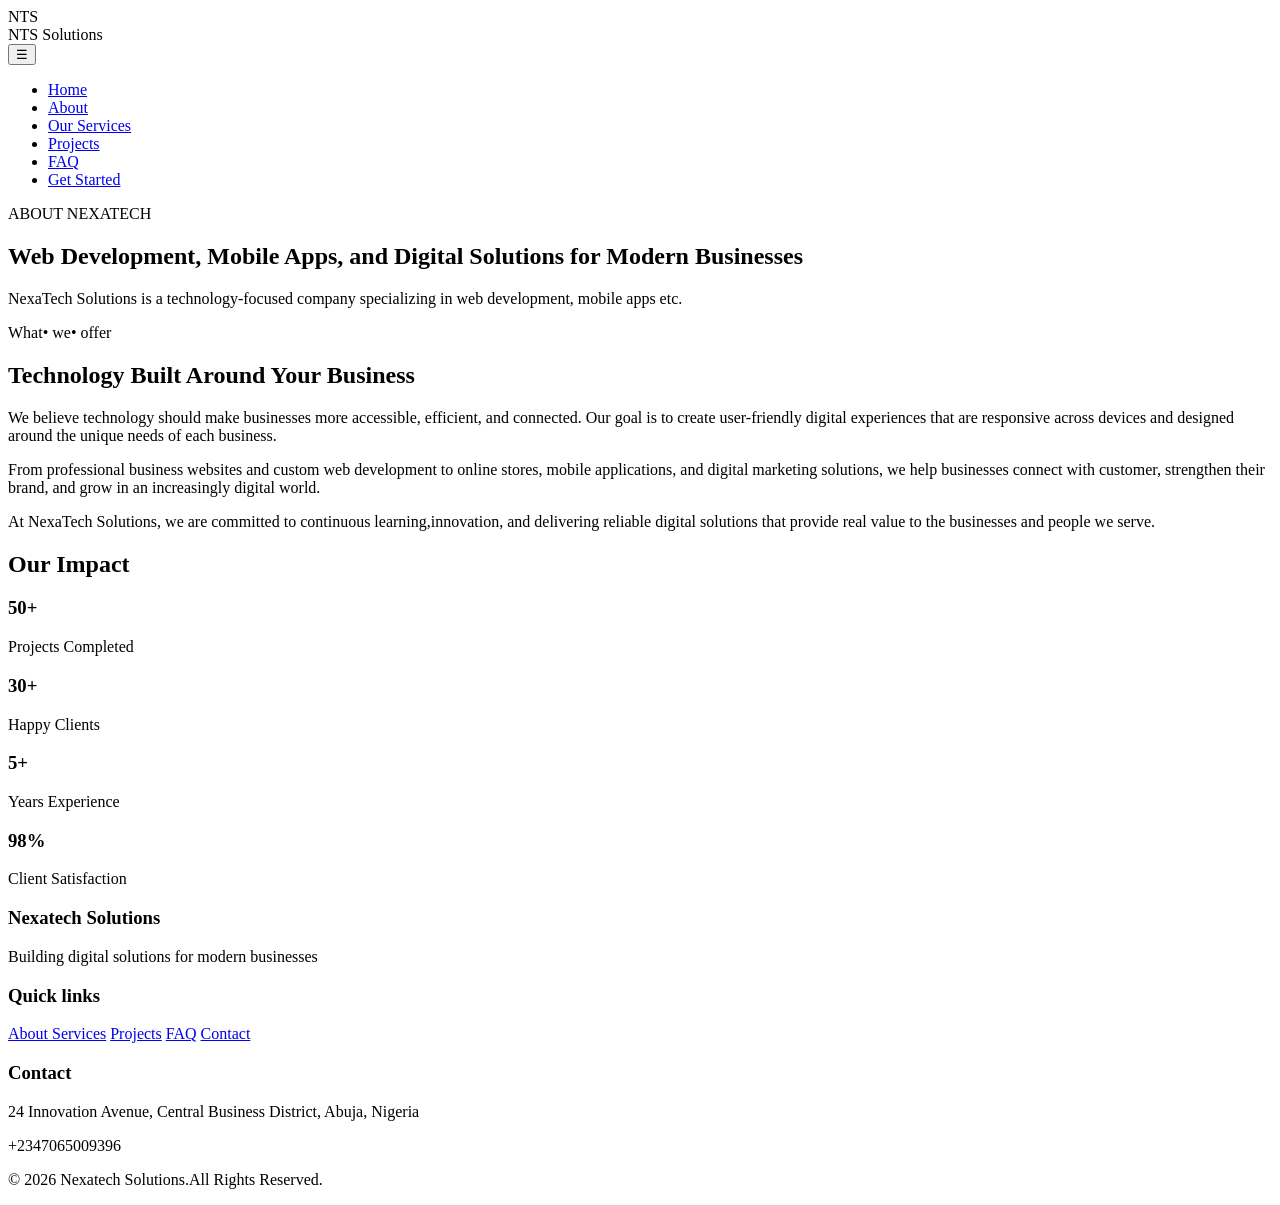
==== commit dab6617a: "Add files via upload" ====
--- a/about.html
+++ b/about.html
@@ -1,145 +1,105 @@
 <!DOCTYPE html>
-<html lang="en">
+<html>
+
 <head>
  <meta charset="UTF-8">
  <meta name="viewport" content="width=device-width, initial-scale=1">
- <title>BIZ WEB</title>
- <link rel="stylesheet"
-      href="https://cdnjs.cloudflare.com/ajax/libs/font-awesome/6.5.2/css/all.min.css">
- <link rel="stylesheet" href="business.css">
+ <link rel="stylesheet" href="company.css">
+ <title>NexaTech Solutions</title>
 </head>
 <body>
  <header>
   <nav>
-   <div class="logo"><Strong>B</Strong></div>
-   <div class="business-name">BIZ WEB</div>
-   <p class="eyebrow">Grow Your Business Online</p>
-       <button id="menu-toggle">☰</button>
-       <ul id="nav-menu">
-        <li>
-         <a href="business.html">Home</a>
-        </li>
-        <li>
-         <a href="about.html">About </a>
-        </li>
-        <li>
-         <a href="services.html"> Our Services</a>
-        </li>
-        <li>
-         <a href="portfolio.html">Portfolio</a>
-        </li>
-        <li>
-         <a href="blog.html">Blog</a>
-        </li>
-        <li>
-         <a href="why-us.html">Why Choose Us</a>
-        </li>
-        <li>
-         <a href="contact.html">Get Started</a>
-        </li>
-       </ul>
+      <div class="logo">NTS</div>
+   <div class="company-name">NTS Solutions</div>
+          <button id="menu-toggle">☰</button>
+          <ul id="nav-menu">
+           <li>
+            <a href="company.html">Home</a>
+           </li>
+           <li>
+            <a href="about.html">About</a>
+           </li>
+           <li>
+            <a href="services.html">Our Services</a>
+           </li>
+           <li>
+            <a href="projects.html">Projects</a>
+           </li>
+           <li>
+            <a href="faq.html">FAQ</a>
+           </li>
+           <li>
+            <a href="contact.html">Get Started</a>
+           </li>
+          </ul>
   </nav>
  </header>
- <main>
-  <section id="about-content">
-   <p class="eyebrow">ABOUT US <span></span></p>
-   <h2>We Build Digital Solutions <span class="highlight">For Modern Businesses</span></h2>
-   <p>At BIZ WEB,we help businesses establish a strong online presence,attract more customers,and achieve sustainable growth.We combine creativity, technology and strategy to deliver websites and digital solutions that work for you.</p>
-   </section>
-   <section id="about-info">
-   <div class="about-container">
-    <div class="about-card">
-     <i class="fas fa-code"></i>
-     <h3>Modern Technology</h3>
-     <p>We use the latest tools and best practices.</p>
+  <section class="about-intro">
+   <div class="about-hero">
+   <p class="eyebrow">ABOUT NEXATECH</p>
+
+<h1>Web Development, Mobile Apps, and Digital Solutions for Modern Businesses</h1>
+
+<p>
+    NexaTech Solutions is a technology-focused company specializing in
+    web development, mobile apps etc.
+</p>
+</div>
+ <section id="about" class="about-section">
+<p class="eyebrow">What• we• offer </p>
+<h2>Technology Built Around Your Business</h2>
+
+<p>We believe technology should make businesses more accessible,
+    efficient, and connected. Our goal is to create user-friendly digital
+    experiences that are responsive across devices and designed around
+    the unique needs of each business.
+</p>
+
+<p>From professional business websites and custom web development to online stores, mobile applications, and digital marketing solutions, we help businesses connect with customer, strengthen their brand, and grow in an increasingly digital world.
+</p>
+
+<p>At NexaTech Solutions, we are committed to continuous learning,innovation, and delivering reliable digital solutions that provide real value to the businesses and people we serve.
+</p>
+</div>
+<section id="statistics">
+  <h2>Our Impact</h2>
+<div class="stats-container">  <div class="stat">
+ <h3>50+</h3>
+ <p>Projects Completed</p>
+ </div>
+ <div class="stat">
+  <h3>30+</h3>
+  <p>Happy Clients</p>
+  </div>
+  <div class="stat">
+   <h3>5+</h3>
+   <p>Years Experience</p>
+   </div>
+   <div class="stat">
+    <h3>98%</h3>
+    <p>Client Satisfaction</p></div>
     </div>
-    <div class="about-card">
-     <i class="fas fa-circle-check"></i>
-     <h3>Reliable Support</h3>
-     <p>We're here for you, every step of the way.</p>
-    </div>
-    <div class="about-card">
-     <i class="fas fa-users"></i>
-     <h3>Expert Team</h3>
-     <p>Skilled Professionals , with real-world experience.</p>
-    </div>
-    <div class="about-card">
-     <i class="fas fa-chart-line"></i>
-     <h3>Business Focused</h3>
-     <p>Your success is our priority.</p>
-    </div>
-    <button id="learn-more">Learn More <i class="fas fa-arrow-right"></i></button>
-   </div>
-   </section>
-   </main>
-   <section id="testimonials">
-    <div class="testimonial-container">
-     <div class="testimonial-heading">
-      <p class="eyebrow">TESTIMONIALS<span></span> </p>
-      <h2>What Our Clients Say</h2>
-      <p>Real businesses.Real results.</p>
+</section>
+</section>
+ <footer class="site-footer">
+  <div class=" container grid"> <h3>Nexatech Solutions</h3>
+  <p>Building digital solutions for modern businesses</p>
+  </div>
+  <div>
+    <h3>Quick links</h3>
+    <a href="about.html">About </a>
+    <a href="services.html">Services</a>
+     <a href="projects.html">Projects</a>
+     <a href="faq.html">FAQ</a>
+     <a href="contact.html">Contact</a>
      </div>
-    </div>
-   </section>
-   <footer class="site-footer">
-      <div class="container-grid">
-   <div class="footer-brand">
-   <div class="logo"><strong>B</strong></div>
-   <div class="business-name">BIZ WEB</div>
-   <p class="eyebrow">Grow Your Business Online.</p>
-   </div>
-   <div class="footer-links">
-   <h3>Quick Links</h3>
-   <a href="about.html">About</a>
-   <a href="services.html">Our Services</a>
-   <a href="portfolio.html">Portfolio</a>
-   <a href="blog.html">Blog</a>
-   <a href="why-us.html">Why Choose Us</a>
-   <a href="contact.html">Get Started</a>
-   </div>
-  <div class="contact-socials">
-<a href="#" aria-label="Facebook">
-        <i class="fa-brands fa-facebook-f"></i>
-    </a>
-
-    <a href="#" aria-label="Instagram">
-        <i class="fa-brands fa-instagram"></i>
-    </a>
-
-    <a href="#" aria-label="X">
-        <i class="fa-brands fa-x-twitter"></i>
-    </a>
-
-    <a href="#" aria-label="LinkedIn">
-        <i class="fa-brands fa-linkedin-in"></i>
-    </a>
-    <a href="#" aria-label="YouTube">
-     <i class="fa-brands fa-youtube"></i>
-    </a>
-</div>
-<button id="get-started">Get Started<i class="fas fa-arrow-right"></i></button>
-
-<div class="footer-contact">
-    <h3>Contact Us</h3>
-
-    <p>
-        <i class="fas fa-map-marker-alt"></i>
-        24 Innovation Avenue, Abuja, Nigeria
-    </p>
-
-    <p>
-        <i class="fas fa-envelope"></i>
-        info@bizweb.com
-    </p>
-
-    <p>
-        <i class="fas fa-phone"></i>
-        +234 7065009396
-    </p>
-    <p>©2026 BizWeb,All Rights Reserved.</p>
-</div>
-</div>
+     <div>
+      <h3>Contact</h3>
+      <p>24 Innovation Avenue, Central Business District, Abuja, Nigeria</p>
+      <p>+2347065009396</p>
+      <p>© 2026 Nexatech Solutions.All Rights Reserved.</p></div>
  </footer>
- <script src="business.js"></script>
- </body>
- </html>
+ <script src="company-interactive.js"></script>
+</body>
+</html>
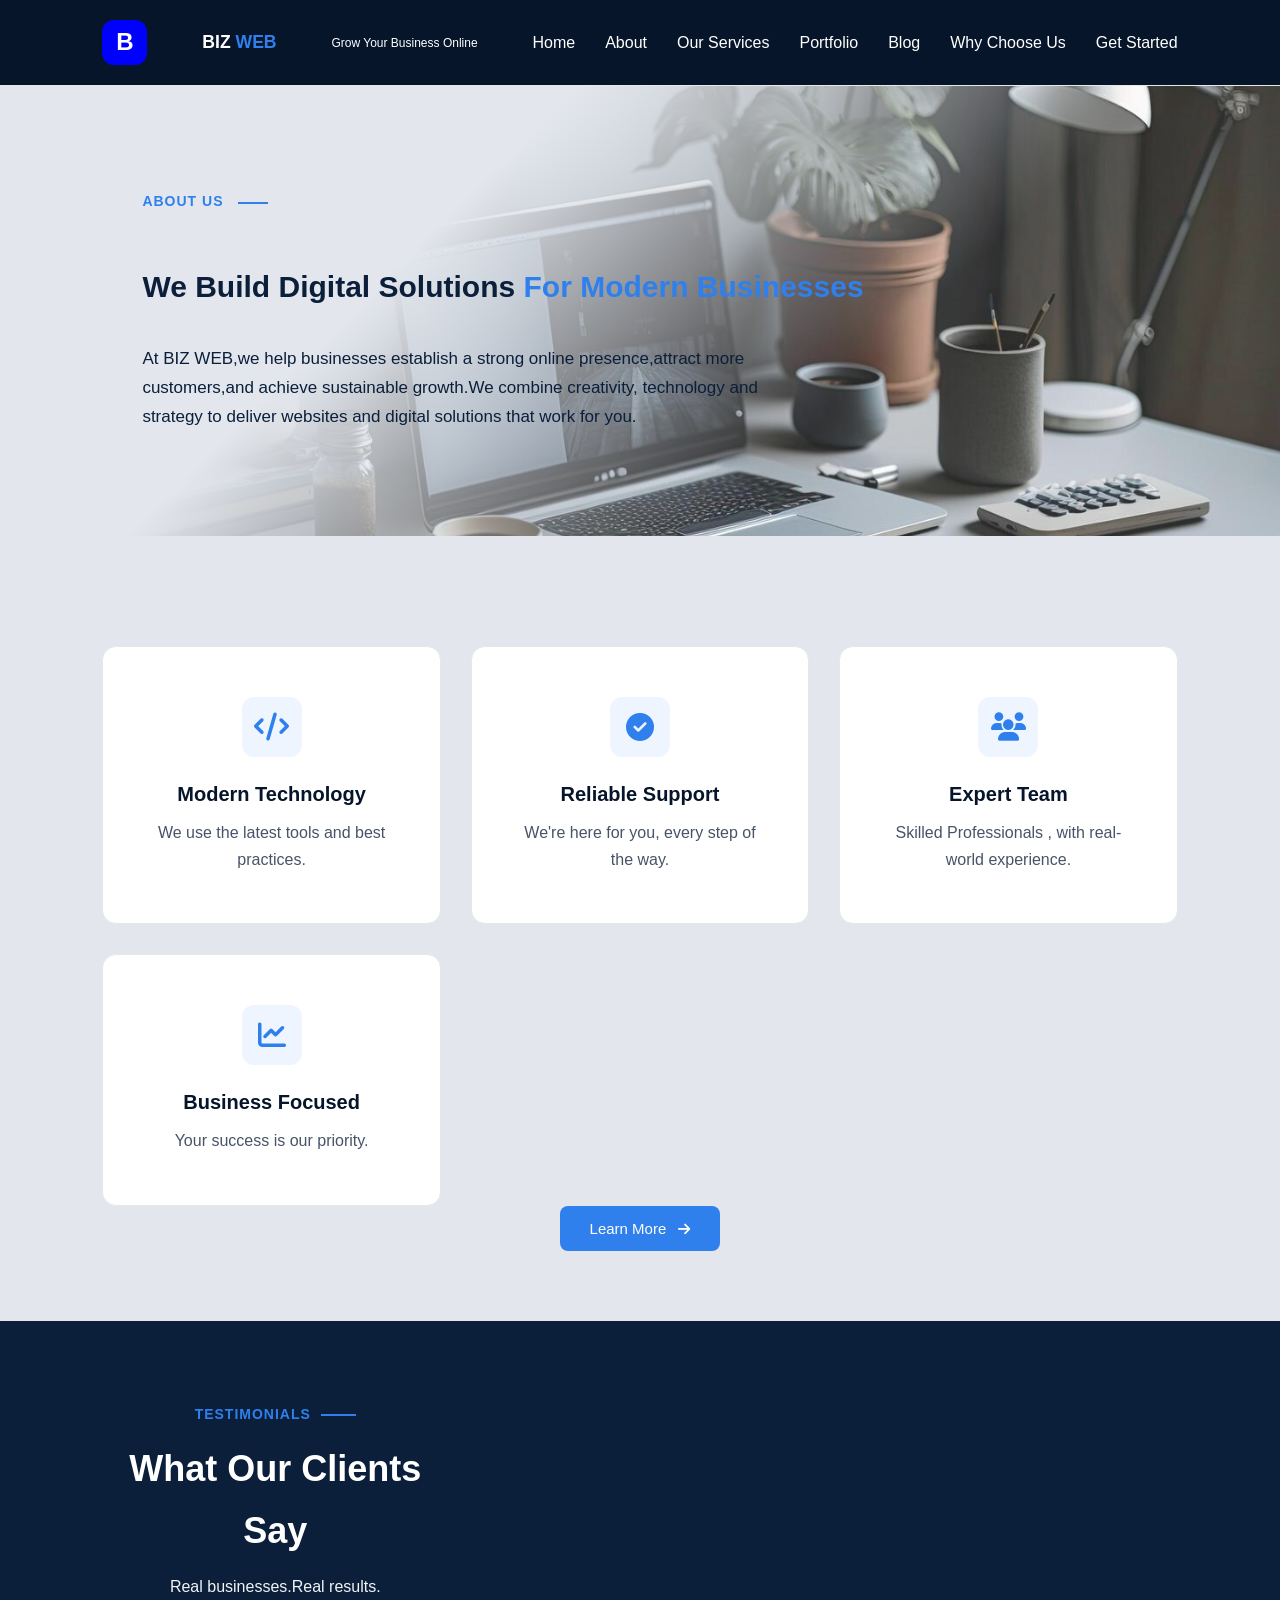
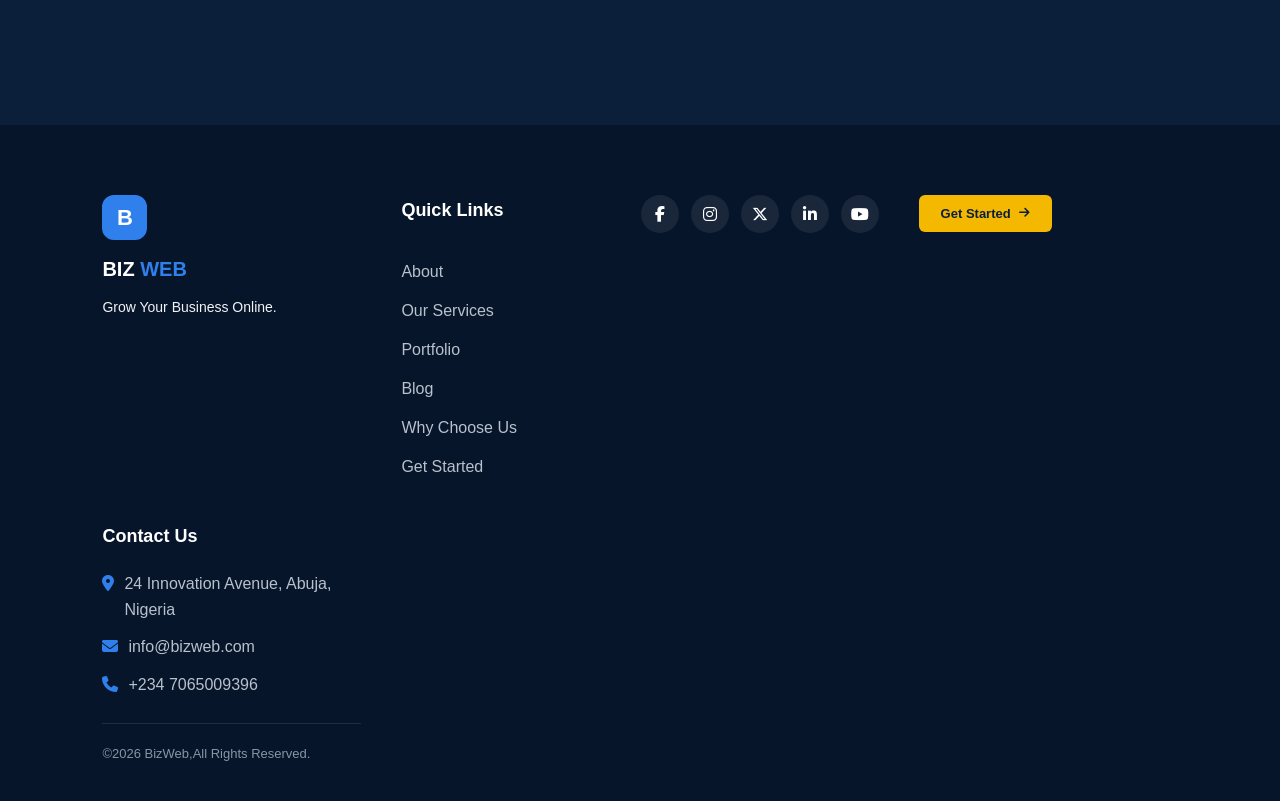
==== commit 3085830f: "Revise about.html for BIZ WEB branding Updated the about page to reflect new branding and content." ====
--- a/about.html
+++ b/about.html
@@ -1,105 +1,147 @@
 <!DOCTYPE html>
-<html>
-
+<html lang="en">
 <head>
  <meta charset="UTF-8">
  <meta name="viewport" content="width=device-width, initial-scale=1">
- <link rel="stylesheet" href="company.css">
- <title>NexaTech Solutions</title>
+ <title>BIZ WEB</title>
+ <link rel="stylesheet"
+      href="https://cdnjs.cloudflare.com/ajax/libs/font-awesome/6.5.2/css/all.min.css">
+ <link rel="stylesheet" href="business.css">
 </head>
 <body>
  <header>
   <nav>
-      <div class="logo">NTS</div>
-   <div class="company-name">NTS Solutions</div>
-          <button id="menu-toggle">☰</button>
-          <ul id="nav-menu">
-           <li>
-            <a href="company.html">Home</a>
-           </li>
-           <li>
-            <a href="about.html">About</a>
-           </li>
-           <li>
-            <a href="services.html">Our Services</a>
-           </li>
-           <li>
-            <a href="projects.html">Projects</a>
-           </li>
-           <li>
-            <a href="faq.html">FAQ</a>
-           </li>
-           <li>
-            <a href="contact.html">Get Started</a>
-           </li>
-          </ul>
+   <div class="logo"><Strong>B</Strong></div>
+   <div class="business-name">BIZ <span class="highlight">WEB</span></div>
+   <p class="eyebrow">Grow Your Business Online</p>
+       <button id="menu-toggle">☰</button>
+       <ul id="nav-menu">
+        <li>
+         <a href="business.html">Home</a>
+        </li>
+        <li>
+         <a href="about.html">About </a>
+        </li>
+        <li>
+         <a href="services.html"> Our Services</a>
+        </li>
+        <li>
+         <a href="portfolio.html">Portfolio</a>
+        </li>
+        <li>
+         <a href="blog.html">Blog</a>
+        </li>
+        <li>
+         <a href="why-us.html">Why Choose Us</a>
+        </li>
+        <li>
+         <a href="contact.html">Get Started</a>
+        </li>
+       </ul>
   </nav>
  </header>
-  <section class="about-intro">
-   <div class="about-hero">
-   <p class="eyebrow">ABOUT NEXATECH</p>
+ <main>
+  <section id="about-content">
+    <div class="about-content-hero">
+   <p class="eyebrow">ABOUT US <span></span></p>
+   <h2>We Build Digital Solutions <span class="highlight">For Modern Businesses</span></h2>
+   <p>At BIZ WEB,we help businesses establish a strong online presence,attract more customers,and achieve sustainable growth.We combine creativity, technology and strategy to deliver websites and digital solutions that work for you.</p>
+   </div>
+   </section>
+   <section id="about-info">
+   <div class="about-container">
+    <div class="about-card">
+     <i class="fas fa-code"></i>
+     <h3>Modern Technology</h3>
+     <p>We use the latest tools and best practices.</p>
+    </div>
+    <div class="about-card">
+     <i class="fas fa-circle-check"></i>
+     <h3>Reliable Support</h3>
+     <p>We're here for you, every step of the way.</p>
+    </div>
+    <div class="about-card">
+     <i class="fas fa-users"></i>
+     <h3>Expert Team</h3>
+     <p>Skilled Professionals , with real-world experience.</p>
+    </div>
+    <div class="about-card">
+     <i class="fas fa-chart-line"></i>
+     <h3>Business Focused</h3>
+     <p>Your success is our priority.</p>
+    </div>
+   </div>
+   <button id="learn-more">Learn More <i class="fas fa-arrow-right"></i></button>
+   </section>
+   </main>
+   <section id="testimonials">
+    <div class="testimonial-container">
+     <div class="testimonial-heading">
+      <p class="eyebrow">TESTIMONIALS<span></span> </p>
+      <h2>What Our Clients Say</h2>
+      <p>Real businesses.Real results.</p>
+     </div>
+    </div>
+   </section>
+   <footer class="site-footer">
+      <div class="container-grid">
+   <div class="footer-brand">
+   <div class="logo"><strong>B</strong></div>
+   <div class="business-name">BIZ <span class="highlight">WEB</span></div>
+   <p class="eyebrow">Grow Your Business Online.</p>
+   </div>
+   <div class="footer-links">
+   <h3>Quick Links</h3>
+   <a href="about.html">About</a>
+   <a href="services.html">Our Services</a>
+   <a href="portfolio.html">Portfolio</a>
+   <a href="blog.html">Blog</a>
+   <a href="why-us.html">Why Choose Us</a>
+   <a href="contact.html">Get Started</a>
+   </div>
+  <div class="contact-socials">
+<a href="#" aria-label="Facebook">
+        <i class="fa-brands fa-facebook-f"></i>
+    </a>
 
-<h1>Web Development, Mobile Apps, and Digital Solutions for Modern Businesses</h1>
+    <a href="#" aria-label="Instagram">
+        <i class="fa-brands fa-instagram"></i>
+    </a>
 
-<p>
-    NexaTech Solutions is a technology-focused company specializing in
-    web development, mobile apps etc.
-</p>
+    <a href="#" aria-label="X">
+        <i class="fa-brands fa-x-twitter"></i>
+    </a>
+
+    <a href="#" aria-label="LinkedIn">
+        <i class="fa-brands fa-linkedin-in"></i>
+    </a>
+    <a href="#" aria-label="YouTube">
+     <i class="fa-brands fa-youtube"></i>
+    </a>
 </div>
- <section id="about" class="about-section">
-<p class="eyebrow">What• we• offer </p>
-<h2>Technology Built Around Your Business</h2>
+<button id="get-started">Get Started<i class="fas fa-arrow-right"></i></button>
 
-<p>We believe technology should make businesses more accessible,
-    efficient, and connected. Our goal is to create user-friendly digital
-    experiences that are responsive across devices and designed around
-    the unique needs of each business.
-</p>
+<div class="footer-contact">
+    <h3>Contact Us</h3>
 
-<p>From professional business websites and custom web development to online stores, mobile applications, and digital marketing solutions, we help businesses connect with customer, strengthen their brand, and grow in an increasingly digital world.
-</p>
+    <p>
+        <i class="fas fa-map-marker-alt"></i>
+        24 Innovation Avenue, Abuja, Nigeria
+    </p>
 
-<p>At NexaTech Solutions, we are committed to continuous learning,innovation, and delivering reliable digital solutions that provide real value to the businesses and people we serve.
-</p>
+    <p>
+        <i class="fas fa-envelope"></i>
+        info@bizweb.com
+    </p>
+
+    <p>
+        <i class="fas fa-phone"></i>
+        +234 7065009396
+    </p>
+    <p>©2026 BizWeb,All Rights Reserved.</p>
 </div>
-<section id="statistics">
-  <h2>Our Impact</h2>
-<div class="stats-container">  <div class="stat">
- <h3>50+</h3>
- <p>Projects Completed</p>
- </div>
- <div class="stat">
-  <h3>30+</h3>
-  <p>Happy Clients</p>
-  </div>
-  <div class="stat">
-   <h3>5+</h3>
-   <p>Years Experience</p>
-   </div>
-   <div class="stat">
-    <h3>98%</h3>
-    <p>Client Satisfaction</p></div>
-    </div>
-</section>
-</section>
- <footer class="site-footer">
-  <div class=" container grid"> <h3>Nexatech Solutions</h3>
-  <p>Building digital solutions for modern businesses</p>
-  </div>
-  <div>
-    <h3>Quick links</h3>
-    <a href="about.html">About </a>
-    <a href="services.html">Services</a>
-     <a href="projects.html">Projects</a>
-     <a href="faq.html">FAQ</a>
-     <a href="contact.html">Contact</a>
-     </div>
-     <div>
-      <h3>Contact</h3>
-      <p>24 Innovation Avenue, Central Business District, Abuja, Nigeria</p>
-      <p>+2347065009396</p>
-      <p>© 2026 Nexatech Solutions.All Rights Reserved.</p></div>
+</div>
  </footer>
- <script src="company-interactive.js"></script>
-</body>
-</html>
+ <script src="business.js"></script>
+ </body>
+ </html>
--- a/business.css
+++ b/business.css
@@ -0,0 +1,4277 @@
+:root {
+    --primary: #0b1f3a;       /* Main navy */
+    --primary-dark: #06152a;  /* Dark navy */
+    --secondary: #2f80ed;     /* Blue accent */
+    --accent: #f5b800;        /* Gold accent */
+    --white: #ffffff;
+    --text: #475467;
+    --light: #f1f3f5;
+    --border: #e3eae6;
+    --eyebrow: #2f80ed;
+    --heading: #0b1f3a;
+    --paragraph: #475467;
+    --stats-bg: #e3e7ed;
+}
+
+* {
+    margin: 0;
+    padding: 0;
+    box-sizing: border-box;
+}
+html,
+body {
+    width: 100%;
+    margin: 0;
+}
+body {
+    font-family: Arial,sans-serif;
+    background-color: var(--light);
+    color: var(--text);
+    line-height: 1.7;
+ 
+}
+nav {
+    display: flex;
+    align-items: center;
+    justify-content: space-between;
+    background-color: var(--primary-dark);
+    padding: 20px 8%;
+    border-bottom: 1px solid #e3eae6;
+}
+.logo {
+    width: 45px;
+    height: 45px;
+    background: blue;
+    color: #ffffff;
+    border-radius: 12px;
+
+    display: flex;
+    justify-content: center;
+    align-items: center;
+
+    font-size: 24px;
+    font-weight: bold;
+}
+.business-name {
+    color: var(--white);
+    font-size: 1.1rem;
+    font-weight: 600;
+}
+.business-name .highlight {
+    color: var(--eyebrow);
+}
+
+.eyebrow {
+    margin-top: 2px;
+    font-size: 12px;
+    color: #fff;
+}
+nav ul {
+    display: flex;
+    gap: 30px;
+    list-style: none;
+    margin: 0;
+    padding: 0;
+}
+
+nav ul li a {
+    text-decoration: none;
+    color: var(--white);
+    font-size: 16px;
+    font-weight: 500;
+    
+}
+
+nav ul li a:hover {
+    color: var(--secondary);
+}
+#menu-toggle {
+    display: none;
+    background: var(--secondary);
+    color: var(--primary);
+    border: none;
+    padding: 10px 14px;
+    border-radius: 8px;
+    font-size: 22px;
+    cursor: pointer;
+    transition: 0.3s ease;
+}
+#menu-toggle:hover {
+    transform: scale(1.05);
+}
+
+#home-hero {
+    background-image:  linear-gradient(90deg, #06152a 0%, rgba(6, 21, 42, 0.9) 40%, rgba(6, 21, 42, 0.2) 100%), url("modern-office-collaboration-stockcake.jpg");
+    padding: 50px 0 50px 8%;
+    background-size: cover;
+    background-position: center;
+    background-repeat: no-repeat;
+    display: flex;
+    align-items: center;
+    position: relative;
+    justify-content: space-between;
+    gap: 40px;
+    min-height: 450px;
+
+}
+#home-hero .hero-content {
+    flex: 0 0 42%;
+    min-width: 0;
+}
+.hero-content h1 {
+    color: white;
+}
+
+.hero-content h1 .highlight {
+    color: var(--secondary);
+}
+#home-hero .eyebrow {
+    color: var(--eyebrow);
+}
+.hero-content  p {
+    color: var(--light);
+    
+}
+.hero-buttons {
+    display: flex;
+    align-items: center;
+    gap: 15px;
+    margin-top: 30px;
+}
+
+#get-started {
+    display: inline-flex;
+    align-items: center;
+    justify-content: center;
+    gap: 10px;
+
+    padding: 14px 28px;
+    background-color: var(--secondary);
+    color: var(--white);
+
+    border: none;
+    border-radius: 8px;
+
+    font-size: 16px;
+    font-weight: 600;
+
+    cursor: pointer;
+    transition: 0.3s ease;
+}
+
+#get-started:hover {
+    background-color: var(--primary);
+    transform: translateY(-3px);
+}
+
+#get-started i {
+    font-size: 16px;
+    transition: transform 0.3s ease;
+}
+
+#get-started:hover i {
+    transform: translateX(4px);
+}
+
+#our-services {
+    display: inline-flex;
+    align-items: center;
+    justify-content: center;
+
+    padding: 14px 28px;
+    background-color: var(--primary);
+    color: var(--white);
+
+    border: 1px solid rgba(255, 255, 255, 0.2);
+    border-radius: 8px;
+
+    font-size: 16px;
+    font-weight: 600;
+
+    cursor: pointer;
+    transition: 0.3s ease;
+}
+
+#our-services:hover {
+    background-color: var(--primary);
+    transform: translateY(-3px);
+}
+
+
+
+#services-hero {
+    padding: 60px 5%;
+    background-color: #f5f7fa;
+    text-align: center;
+}
+.services-container {
+    display: grid;
+    grid-template-columns: repeat(4, 1fr);
+    gap: 30px;
+    margin-top: 40px;
+}
+
+.service-card {
+    background: var(--white);
+    text-align: left;
+    padding: 30px;
+    border: 1px solid var(--border);
+    border-radius: 14px;
+    box-shadow: 0 8px 25px rgba(16, 35, 27, 0.08);
+
+    transition: transform 0.3s ease, box-shadow 0.3s ease;
+}
+
+.service-card:hover {
+    transform: translateY(-6px);
+    box-shadow: 0 14px 30px rgba(16, 35, 27, 0.12);
+}
+.service-card h3 {
+    font-size: 20px;
+    color: var(--primary);
+    margin-bottom: 12px;
+}
+
+.service-card p {
+    font-size: 15px;
+    color: var(--text);
+    line-height: 1.7;
+    margin-bottom: 20px;
+}
+.service-icon {
+    display: inline-flex;
+    align-items: center;
+    justify-content: center;
+    width: 60px;
+    height: 60px;
+    font-size: 28px;
+    color: var(--secondary);
+    background-color: #eef5ff;
+    border-radius: 12px;
+    margin-bottom: 20px;
+}
+#about-hero {
+    display: flex;
+    align-items: center;
+    justify-content: space-between;
+    padding: 90px 8%;
+    background-color: var(--light);
+}
+.about-hero-image {
+    width: 50%;
+    height: 350px;
+    display: block;
+    overflow: hidden;
+}
+.about-hero-image img {
+    width: 100%;
+    height: 350px;
+    object-fit: cover;
+    object-position: center 54%;
+    overflow: hidden;
+    display: block;
+}
+.about-hero-content {
+    flex: 1;
+    padding: 20px;
+    text-align: left;
+}
+
+.about-hero-content .eyebrow {
+    color: var(--secondary);
+    font-size: 14px;
+    font-weight: 600;
+    letter-spacing: 1px;
+    margin-bottom: 15px;
+}
+.about-hero-content  .eyebrow span {
+    display: inline-block;
+    width: 30px;
+    height: 2px;
+    background-color: var(--secondary);
+    margin-left: 10px;
+    vertical-align: middle;
+}
+
+.about-hero-content  h2 {
+    color: var(--heading);
+    font-size: 42px;
+    line-height: 1.2;
+    max-width: 800px;
+    margin: 0 auto 20px;
+}
+.about-hero-content h2 .highlight {
+    color: var(--secondary);
+}
+
+.about-hero-content  > p:last-child {
+    color: var(--text);
+    font-size: 17px;
+    line-height: 1.7;
+    max-width: 750px;
+    margin: 0 auto;
+}
+#learn-more {
+    background-color: var(--secondary);
+    color: var(--white);
+    padding: 14px 30px;
+    border: none;
+    border-radius: 8px;
+    font-size: 15px;
+    font-weight: 500;
+    cursor: pointer;
+    transition: 0.3s ease;
+}
+#learn-more:hover {
+    background-color: var(--primary);
+    transform: translateY(-3px);
+}
+#learn-more i {
+    margin-left: 8px;
+    font-size: 14px;
+}
+#learn-more:hover i {
+        transform: translateX(4px);
+}
+
+/* =======================
+ABOUT CONTENT 
+========================== */
+#about-content {
+    padding: 50px 8%;
+    background-image: linear-gradient(135deg, var(--stats-bg), var(--stats-bg), rgba(255, 255, 255, 0.148), rgba(232, 243, 255, 0.181)), url("about.jpg");
+    background-size: cover;
+    background-position: center;
+    background-repeat: no-repeat;
+    display: flex;
+    align-items: center;
+    position: relative;
+    justify-content: flex-start;
+    gap: 40px;
+    min-height: 450px;
+}
+#about-content .about-content-hero {
+    width: 100%;
+    padding: 40px;
+    align-items: flex-start;
+    justify-content: center;
+    gap: 40px;
+    display: flex;
+    flex-direction: column;
+    text-align: left;
+}
+.about-content-hero .eyebrow {
+    color: var(--secondary);
+    font-size: 14px;
+    font-weight: 600;
+    letter-spacing: 1px;
+    margin-bottom: 15px;  
+    
+}
+.about-content-hero .eyebrow span {
+    display: inline-block;
+    width: 30px;
+    height: 2px;
+    background-color: var(--secondary);
+    margin-left: 10px;
+    vertical-align: middle; 
+}
+.about-content-hero h2 {
+    font-size: 30px;
+    color: var(--heading);
+    line-height: 1.2;
+    margin: 0 0 20px;
+    margin-bottom: 0;
+}
+.about-content-hero h2 .highlight {
+    color: var(--secondary);
+}
+.about-content-hero p {
+    color: var(--heading);
+    font-size: 17px;
+    line-height: 1.7;
+    margin: 0px;
+    max-width: 680px;
+}
+#about-info {
+    background-color: var(--stats-bg);
+    padding: 70px 8%;
+    text-align: center;
+}
+.about-container {
+    display: grid;
+    grid-template-columns: repeat(3, 1fr);
+    gap: 30px;
+    margin-top: 40px;
+    
+}
+.about-card {
+    background-color: white;
+    padding: 50px 40px;
+    width: 600;
+    border-radius: 14px;
+    border: 1px solid var(--border);
+    text-align: center;
+    
+}
+.about-card:hover {
+   transform: translateY(-5px);
+   border-color: var(--secondary);
+    
+}
+.about-card i {
+    display: inline-flex;
+    align-items: center;
+    justify-content: center;
+    width: 60px;
+    height: 60px;
+    font-size: 28px;
+    color: var(--secondary);
+    background-color: #eef5ff;
+    border-radius: 12px;
+    margin-bottom: 20px;
+}
+.about-card h3 {
+    font-size: 20px;
+    margin-bottom: 8px;
+    color: var(--primary-dark);
+}
+.about-card p {
+   font-size: 16px;
+   margin: 0;
+}
+#learn-more {
+    background-color: var(--secondary);
+    color: var(--white);
+    padding: 14px 30px;
+    border: none;
+    border-radius: 8px;
+    font-size: 15px;
+    font-weight: 500;
+    cursor: pointer;
+    transition: 0.3s ease;
+}
+#learn-more:hover {
+    background-color: var(--primary);
+    transform: translateY(-3px);
+}
+#learn-more i {
+    margin-left: 8px;
+    font-size: 14px;
+}
+#learn-more:hover i {
+        transform: translateX(4px);
+}
+/* =======================
+SERVICE HERO 
+========================= */
+#service-hero {
+   background-image: linear-gradient(90deg, #06152a 0%, rgba(6, 21, 42, 0.9) 40%, rgba(6, 21, 42, 0.2) 100%), url("workplace-with-laptop-cup-.jpg");
+    padding: 50px 0 50px 8%;
+    background-size: cover;
+    background-position: center;
+    background-repeat: no-repeat;
+    display: flex;
+    align-items: center;
+    position: relative;
+    justify-content: space-between;
+    gap: 40px;
+    min-height: 450px;
+}
+ #service-hero .service-hero-content {
+    width: 100%;
+    padding: 40px;
+    align-items: flex-start;
+    justify-content: center;
+    gap: 40px;
+    display: flex;
+    flex-direction: column;
+    text-align: left;
+
+ }
+#service-hero  .service-hero-content h2 {
+    font-size: 30px;
+    line-height: 1.2;
+    max-width: 800px;
+    margin: 0 0 20px;
+    color: var(--white);
+    margin-bottom: 0;
+}
+#service-hero .service-hero-content h2 .highlight {
+    color: var(--secondary);
+}
+#service-hero .service-hero-content  .eyebrow {
+    color: var(--secondary);
+    font-size: 14px;
+    font-weight: 600;
+    letter-spacing: 1px;
+    margin-bottom: 0;  
+}
+#service-hero  .service-hero-content .eyebrow span {
+    display: inline-block;
+    width: 30px;
+    height: 2px;
+    background-color: var(--secondary);
+    margin-right: 10px;
+    vertical-align: middle;
+}
+#service-hero .service-hero-content p {
+    color: var(--light);
+    font-size: 17px;
+    line-height: 1.7;
+    max-width: 750px;
+    margin: 0;
+}
+
+/* =====================
+SERVICE CONTENT 
+======================== */
+#service-content {
+    padding: 90px 8%;
+    background-color: var(--white);
+    text-align: center;
+}
+
+/* ====================== 
+SERVICE CONTAINER 
+======================== */
+.service-container {
+    display: grid;
+    grid-template-columns: repeat(3, 1fr);
+    gap: 30px;
+    margin-top: 40px;
+    
+}
+
+/* ======================= 
+SERVICE CARDS 
+========================== */
+.service-card {
+    background-color: var(--stats-bg);
+    padding: 30px 25px;
+    width: 600;
+    border-radius: 14px;
+    border: 1px solid var(--border);
+    text-align: center;
+    
+}
+.service-card:hover {
+    transform: translateY(-5px);
+   border-color: var(--secondary);
+}
+
+.service-card i {
+    display: inline-flex;
+    align-items: center;
+    justify-content: center;
+    width: 60px;
+    height: 60px;
+    font-size: 28px;
+    color: var(--secondary);
+    background-color: var(--light);
+    border-radius: 12px;
+    margin-bottom: 20px;
+}
+.service-card h3 {
+    font-size: 30px;
+    margin-bottom: 8px;
+    color: var(--heading);
+}
+.service-card p {
+    font-size: 16px;
+    margin: 0;
+    color: var(--text);
+}
+
+.service-card ul {
+    list-style: none;
+    padding: 0;
+    margin: 15px 0 25px;
+}
+
+.service-card ul li {
+    position: relative;
+    padding-left: 18px;
+    margin-bottom: 8px;
+    color: var(--text);
+    text-align: left;
+}
+.service-card ul li::before {
+    content: "";
+    width: 6px;
+    height: 6px;
+    background-color: var(--secondary);
+    border-radius: 50%;
+    position: absolute;
+    left: 0;
+    top: 10px;
+}
+
+.service-card a {
+    display: inline-flex;
+    align-items: center;
+    justify-content: center;
+    gap: 10px;
+    padding: 13px 22px;
+    background-color: var(--secondary);
+    color: var(--white);
+    border-radius: 8px;
+    text-decoration: none;
+    font-size: 15px;
+    font-weight: 600;
+    transition: 0.3s ease;
+}
+
+.service-card a i {
+    width: auto;
+    height: auto;
+    padding: 0;
+    margin: 0;
+    background: transparent;
+    color: var(--white);
+    font-size: 14px;
+    transition: transform 0.3s ease;
+}
+
+.service-card a {
+    display: inline-flex;
+    align-items: center;
+    justify-content: center;
+    gap: 10px;
+    padding: 13px 22px;
+    background-color: var(--secondary);
+    color: var(--white);
+    border-radius: 8px;
+    text-decoration: none;
+    font-size: 15px;
+    font-weight: 600;
+    transition: 0.3s ease;
+}
+
+.service-card a i {
+    width: auto;
+    height: auto;
+    padding: 0;
+    margin: 0;
+    background: transparent;
+    color: var(--white);
+    font-size: 14px;
+    transition: transform 0.3s ease;
+}
+
+.service-card a:hover {
+    background-color: var(--primary);
+    transform: translateY(-3px);
+}
+
+.service-card a:hover i {
+    transform: translateX(4px);
+}
+
+/* WHY BIZ WEB */
+#why-bizweb {
+    background-color: var(--stats-bg);
+    padding: 80px 8%;
+}
+
+.why-content {
+    max-width: 650px;
+}
+
+#why-bizweb .eyebrow {
+    display: flex;
+    align-items: center;
+    gap: 10px;
+    color: var(--secondary);
+    font-size: 14px;
+    font-weight: 600;
+    letter-spacing: 1px;
+    margin-bottom: 15px;
+}
+
+#why-bizweb .eyebrow span {
+    display: inline-block;
+    width: 30px;
+    height: 2px;
+    background-color: var(--secondary);
+}
+
+#why-bizweb h2 {
+    color: var(--primary-dark);
+    font-size: 42px;
+    line-height: 1.2;
+    margin-bottom: 20px;
+}
+
+#why-bizweb h2 .highlight {
+    color: var(--secondary);
+}
+
+#why-bizweb .why-content > p:not(.eyebrow) {
+    color: var(--text);
+    font-size: 17px;
+    line-height: 1.7;
+    margin-bottom: 30px;
+}
+
+#why-bizweb .why-content > a {
+    display: inline-flex;
+    align-items: center;
+    gap: 10px;
+
+    padding: 13px 25px;
+
+    background-color: var(--secondary);
+    color: var(--white);
+
+    border-radius: 8px;
+    text-decoration: none;
+
+    font-size: 16px;
+    font-weight: 600;
+
+    transition: 0.3s ease;
+}
+
+#why-bizweb .why-content > a:hover {
+    background-color: var(--primary);
+    transform: translateY(-3px);
+}
+
+#why-bizweb .why-content > a i {
+    font-size: 14px;
+    transition: transform 0.3s ease;
+}
+
+#why-bizweb .why-content > a:hover i {
+    transform: translateX(4px);
+}
+/* ==============================
+   WHY FEATURES
+============================== */
+
+#why-features {
+    display: grid;
+    grid-template-columns: repeat(4, 1fr);
+    gap: 25px;
+    padding: 70px 8%;
+    background-color: var(--white);
+}
+
+.why-feature {
+    background-color: var(--white);
+    padding: 30px 25px;
+    text-align: center;
+    border: 1px solid var(--border);
+    border-radius: 10px;
+    transition: 0.3s ease;
+}
+
+.why-feature:hover {
+    transform: translateY(-5px);
+}
+
+.why-icon {
+    width: 60px;
+    height: 60px;
+    margin: 0 auto 20px;
+    display: flex;
+    align-items: center;
+    justify-content: center;
+    background-color: var(--light);
+    border-radius: 50%;
+}
+
+.why-icon i {
+    font-size: 24px;
+    color: var(--secondary);
+}
+
+.why-feature h3 {
+    color: var(--heading);
+    font-size: 20px;
+    margin-bottom: 12px;
+}
+
+.why-feature p {
+    color: var(--text);
+    font-size: 15px;
+    line-height: 1.7;
+}
+
+
+/* ==============================
+   HOW WE WORK
+============================== */
+
+#how-we-work {
+    background-color: var(--stats-bg);
+    padding: 80px 8%;
+    text-align: center;
+}
+
+#how-we-work .eyebrow {
+    margin-bottom: 12px;
+    color: var(--secondary);
+}
+
+#how-we-work h2 {
+    color: var(--heading);
+    font-size: 36px;
+    margin-bottom: 50px;
+}
+
+.timeline {
+    display: grid;
+    grid-template-columns: repeat(3, 1fr);
+    gap: 30px;
+    max-width: 1100px;
+    margin: 0 auto;
+}
+
+.timeline > div {
+    background-color: var(--white);
+    padding: 35px 30px;
+    border: 1px solid var(--border);
+    border-radius: 10px;
+    text-align: left;
+    position: relative;
+}
+
+.timeline > div > span {
+    display: inline-flex;
+    align-items: center;
+    justify-content: center;
+    width: 50px;
+    height: 50px;
+    margin-bottom: 20px;
+    background-color: var(--primary);
+    color: var(--white);
+    border-radius: 50%;
+    font-weight: 700;
+}
+
+.timeline h3 {
+    color: var(--heading);
+    font-size: 21px;
+    margin-bottom: 12px;
+}
+
+.timeline p {
+    color: var(--text);
+    line-height: 1.7;
+    font-size: 15px;
+}
+
+
+/* ==============================
+   SERVICE CTA
+============================== */
+
+#service-cta {
+    background-color: var(--primary);
+    padding: 80px 8%;
+    text-align: center;
+}
+
+#service-cta .eyebrow {
+    color: var(--secondary);
+    margin-bottom: 15px;
+}
+
+#service-cta h3 {
+    color: var(--white);
+    font-size: 38px;
+    line-height: 1.3;
+    margin-bottom: 20px;
+}
+
+#service-cta h3 .highlight {
+    display: block;
+    color: var(--accent);
+}
+
+#service-cta > p:not(.eyebrow) {
+    max-width: 700px;
+    margin: 0 auto 30px;
+    color: var(--light);
+    line-height: 1.7;
+    font-size: 16px;
+}
+
+#service-cta #get-started {
+    display: inline-flex;
+    align-items: center;
+    justify-content: center;
+    gap: 10px;
+    padding: 14px 28px;
+    background-color: var(--accent);
+    color: var(--primary);
+    border: none;
+    border-radius: 6px;
+    font-size: 15px;
+    font-weight: 700;
+    cursor: pointer;
+    transition: 0.3s ease;
+}
+
+#service-cta #get-started:hover {
+    transform: translateY(-2px);
+}
+
+#service-cta #get-started i {
+    font-size: 14px;
+}
+
+/* ====================
+PORTFOLIO HERO 
+====================== */
+#portfolio-hero {
+    background-image:  linear-gradient(90deg, #06152a 0%, rgba(6, 21, 42, 0.9) 40%, rgba(6, 21, 42, 0.2) 100%), url("laptop-on-desk-with-a-cup.jpg");
+    padding: 50px 0 50px 8%;
+    background-size: cover;
+    background-position: center;
+    background-repeat: no-repeat;
+    display: flex;
+    align-items: flex-start;
+    position: relative;
+    justify-content: center;
+    gap: 25px;
+    min-height: 450px;
+
+}
+#portfolio-hero .portfolio-hero-content {
+    width: 100%;
+    padding: 40px;
+    align-items: flex-start;
+    justify-content: center;
+    gap: 40px;
+    display: flex;
+    flex-direction: column;
+    text-align: left;
+
+
+}
+#portfolio-hero  .portfolio-hero-content h2{
+    font-size: 36px;
+    max-width: 800px;
+    line-height: 1.2;
+    margin: 0 0 20px;
+    margin-bottom: 0;
+    color: var(--white);
+}
+#portfolio-hero  .portfolio-hero-content.highlight {
+    color: var(--accent);
+}
+#portfolio-hero .portfolio-hero-content p.eyebrow {
+    color: var(--secondary);
+    font-size: 14px;
+    font-weight: 600;
+    letter-spacing: 1px;
+    margin-bottom: 5px;
+    
+}
+#portfolio-hero .portfolio-hero-content p.eyebrow span {
+    display: inline-block;
+    width: 30px;
+    height: 2px;
+    background-color: var(--accent);  
+}
+#portfolio-hero .portfolio-hero-content p {
+    font-size: 15px;
+    line-height: 1.7;
+    max-width: 750px;
+    margin: 0 0 20px;
+    color: var(--light);
+    margin-bottom: 15px;
+    max-width: 750px;
+    
+    
+}
+
+#portfolio-info {
+    background-color: var(--primary-dark);
+    padding: 70px 8%;
+   text-align: center;
+    
+}
+.portfolio-container {
+    display: grid;
+    grid-template-columns: repeat(3, 1fr);
+    gap: 30px;
+    margin-top: 40px;
+}
+
+.portfolio-stat-card {
+    background-color: var(--primary-dark);
+    padding: 30px;
+    border-radius: 12px;
+    border: 1px solid #020b16;
+    text-align: center;
+}
+.portfolio-stat-card:hover {
+   transform: translateY(-5px);
+    
+} 
+.card-icon {
+    display: inline-flex;
+    align-items: center;
+    justify-content: center;
+    width: 60px;
+    height: 60px;
+    border-radius: 12px;
+    margin-bottom: 20px;
+    font-size: 28px;
+}
+
+.portfolio-stat-card:nth-child(1) .card-icon {
+    background: var(--white);
+    color: var(--secondary);
+}
+
+.portfolio-stat-card:nth-child(2) .card-icon {
+    background: var(--accent);
+    color: var(--primary-dark);
+}
+
+.portfolio-stat-card:nth-child(3) .card-icon {
+    background: var(--light);
+    color: var(--seconadary);
+}
+.portfolio-stat-card:nth-child(4).card-icon {
+    background: var(--primary);
+    color: var(--secondary);
+}
+.portfolio-stat-card h3 {
+    font-size: 28px;
+    margin-bottom: 8px;
+    color: var(--light);
+}
+.portfolio-stat-card p {
+    font-size: 16px;
+    margin: 0;
+    color: var(--light);
+}
+/* PORTFOLIO CONTENT */
+#portfolio-content {
+    background-color: var(--light);
+    text-align: center;
+    padding: 70px 8%;
+}
+#portfolio-content h2 {
+    font-size: 38px;
+    max-width: 700px;
+    margin: 0, auto;
+    line-height: 1.7;
+    color: var(--heading);
+    
+}
+#portfolio-content .eyebrow {
+    color: var(--secondary);
+    font-size: 14px;
+    font-weight: 600;
+    letter-spacing: 1px;
+    margin-bottom: 15px;
+    
+}
+#portfolio-content .eyebrow span {
+    display: inline-block;
+    width: 30px;
+    height: 2px;
+    background-color: var(--secondary);  
+}
+#portfolio-content p {
+    font-size: 16px;
+    max-width: 700px;
+    margin: 0,auto;
+    line-height: 1.7;
+    color: var(--text);
+}
+
+#view-all-services {
+    grid-column: 1;
+    width: fit-content;
+    padding: 11px 20px;
+    background-color: transparent;
+    color: var(--secondary);
+    border: 1px solid var(--secondary);
+    border-radius: 25px;
+    font-size: 13px;
+    cursor: pointer;
+}
+
+#view-all-services i {
+    margin-left: 7px;
+}
+
+/* =================================
+   SERVICES CARDS
+================================= */
+
+.portfolio-container {
+    display: grid;
+    grid-template-columns: repeat(3, 1fr);
+    gap: 25px;
+}
+
+.portfolio-card {
+    background-color: var(--white);
+    padding: 25px 22px;
+    border: 1px solid var(--border);
+    border-radius: 10px;
+    box-shadow: 0 5px 20px rgba(11, 31, 58, 0.06);
+    transition: 0.3s ease;
+}
+
+.portfolio-card:hover {
+    transform: translateY(-5px);
+    box-shadow: 0 10px 25px rgba(11, 31, 58, 0.10);
+}
+
+.portfolio-card .card-icon {
+    width: 44px;
+    height: 44px;
+    display: flex;
+    align-items: center;
+    justify-content: center;
+    background-color: var(--secondary);
+    border-radius: 8px;
+    margin-bottom: 15px;
+}
+
+.portfolio-card:nth-child(2) .card-icon {
+    background-color: var(--accent);
+}
+
+.portfolio-card .card-icon i {
+    color: var(--white);
+    font-size: 20px;
+}
+
+.portfolio-card:nth-child(2) .card-icon i {
+    color: var(--primary);
+}
+
+.portfolio-card h3 {
+    color: var(--heading);
+    font-size: 18px;
+    margin-bottom: 10px;
+}
+
+.portfolio-card p {
+    color: var(--text);
+    font-size: 14px;
+    line-height: 1.6;
+    margin-bottom: 12px;
+}
+
+.portfolio-card a {
+    color: var(--secondary);
+    font-size: 13px;
+    font-weight: 600;
+    text-decoration: none;
+}
+
+.portfolio-card a i {
+    margin-left: 5px;
+    font-size: 11px;
+}
+
+
+/* =================================
+   MORE THAN JUST A WEBSITE
+================================= */
+
+#why-bizweb-contents {
+    display: grid;
+    grid-template-columns: 1.1fr 1fr 1fr;
+    column-gap: 45px;
+    row-gap: 25px;
+    align-items: center;
+    padding: 65px 8%;
+    background-color: var(--primary-dark);
+    color: var(--white);
+}
+
+/* Heading area */
+
+#why-bizweb-contents > .eyebrow {
+    grid-column: 1;
+    margin: 0;
+    color: var(--secondary);
+}
+
+#why-bizweb-contents > h2 {
+    grid-column: 1;
+    color: var(--white);
+    font-size: 34px;
+    margin: -15px 0 0;
+}
+
+#why-bizweb-contents > p:not(.eyebrow) {
+    grid-column: 1;
+    color: var(--light);
+    font-size: 14px;
+    line-height: 1.7;
+    margin: 0;
+}
+
+#why-bizweb-contents > a {
+    grid-column: 1;
+    width: fit-content;
+    padding: 11px 22px;
+    background-color: var(--accent);
+    color: var(--primary);
+    border-radius: 6px;
+    text-decoration: none;
+    font-size: 13px;
+    font-weight: 700;
+}
+
+#why-bizweb-contents > a i {
+    margin-left: 7px;
+}
+
+
+/* Feature items */
+
+.why-bizweb-content {
+    display: grid;
+    grid-template-columns: 50px 1fr;
+    column-gap: 15px;
+    align-items: start;
+}
+
+.why-bizweb-content .why-icon {
+    grid-row: span 2;
+    width: 48px;
+    height: 48px;
+    display: flex;
+    align-items: center;
+    justify-content: center;
+    border: 1px solid var(--secondary);
+    border-radius: 50%;
+}
+
+.why-bizweb-content .why-icon i {
+    color: var(--accent);
+    font-size: 21px;
+}
+
+.why-bizweb-content h3 {
+    color: var(--white);
+    font-size: 14px;
+    margin: 2px 0 6px;
+}
+
+.why-bizweb-content p {
+    color: var(--light);
+    font-size: 12px;
+    line-height: 1.5;
+    margin: 0;
+}
+
+
+/* =================================
+   RECENT PROJECTS / PORTFOLIO
+================================= */
+
+#our-porfolio {
+    display: grid;
+    grid-template-columns: 0.8fr 2fr;
+    column-gap: 45px;
+    align-items: center;
+    padding: 65px 8%;
+    background-color: var(--white);
+}
+
+#our-porfolio .eyebrow {
+    grid-column: 1;
+    margin-bottom: 8px;
+}
+
+#our-porfolio h2 {
+    grid-column: 1;
+    color: var(--heading);
+    font-size: 30px;
+    margin-bottom: 10px;
+}
+
+#our-porfolio > p:not(.eyebrow) {
+    grid-column: 1;
+    color: var(--text);
+    font-size: 13px;
+    line-height: 1.6;
+    margin-bottom: 18px;
+}
+
+#view-all-projects {
+    grid-column: 1;
+    width: fit-content;
+    padding: 11px 20px;
+    background-color: transparent;
+    color: var(--secondary);
+    border: 1px solid var(--secondary);
+    border-radius: 25px;
+    font-size: 13px;
+    cursor: pointer;
+}
+
+#view-all-projects i {
+    margin-left: 7px;
+}
+
+
+/* Project cards */
+
+.view-all-container {
+    grid-column: 2;
+    grid-row: 1 / span 4;
+    display: grid;
+    grid-template-columns: repeat(3, 1fr);
+    gap: 18px;
+}
+
+.view-all-card {
+    position: relative;
+    overflow: hidden;
+    border-radius: 8px;
+    height: 190px;
+    background-color: var(--stats-bg);
+}
+
+.portfolio-image {
+    width: 100%;
+    height: 100%;
+}
+
+.portfolio-image img {
+    width: 100%;
+    height: 100%;
+    display: block;
+    object-fit: cover;
+    transition: 0.4s ease;
+}
+
+.view-all-card:hover .portfolio-image img {
+    transform: scale(1.05);
+}
+
+/* Footer Get Started Button */
+
+footer #get-started {
+    display: inline-flex;
+    align-items: center;
+    justify-content: center;
+    gap: 8px;
+
+    padding: 11px 22px;
+
+    background-color: var(--accent);
+    color: var(--primary);
+
+    border: none;
+    border-radius: 6px;
+
+    font-size: 13px;
+    font-weight: 600;
+
+    cursor: pointer;
+    transition: 0.3s ease;
+    justify-self: start;
+    align-self: start;
+    width: fit-content;
+}
+
+footer #get-started:hover {
+    transform: translateY(-2px);
+}
+
+footer #get-started i {
+    font-size: 12px;
+}
+
+/* ================================
+   BLOG HERO
+================================ */
+
+#blog-hero {
+    background-image:  linear-gradient(90deg, #06152a 0%, rgba(6, 21, 42, 0.9) 40%, rgba(6, 21, 42, 0.2) 100%), url("laptop-cup.webp");
+    padding: 50px 0 50px 8%;
+    background-size: cover;
+    background-position: center;
+    background-repeat: no-repeat;
+    display: flex;
+    align-items: center;
+    position: relative;
+    justify-content: space-between;
+    gap: 40px;
+    min-height: 450px;
+
+
+}
+#blog-hero .blog-hero-content {
+    width: 100%;
+    padding: 40px;
+    align-items: flex-start;
+    justify-content: center;
+    gap: 40px;
+    display: flex;
+    flex-direction: column;
+    text-align: left;
+
+}
+
+#blog-hero .blog-hero-content .eyebrow {
+    color: var(--secondary);
+    font-size: 12px;
+    font-weight: 700;
+    text-transform: uppercase;
+    margin-bottom: 0px;
+}
+
+#blog-hero .blog-hero-content .eyebrow span {
+    display: inline-block;
+    width: 28px;
+    height: 2px;
+    background-color: var(--accent);
+    margin-right: 8px;
+    vertical-align: middle;
+}
+
+#blog-hero .blog-hero-content h2 {
+    max-width: 800px;
+    margin: 0 0 20px;
+    color: var(--white);
+    font-size: 42px;
+    line-height: 1.2;
+    font-weight: 700;
+    margin-bottom: 0px;
+}
+
+#blog-hero .blog-hero-content h2  .highlight {
+    color: var(--accent);
+}
+
+#blog-hero .blog-hero-content > p:last-child {
+    max-width: 680px;
+    margin: 0px;
+    color: #d9dde2;
+    font-size: 14px;
+    line-height: 1.7;
+}
+
+
+/* ================================
+   FEATURED ARTICLE
+================================ */
+
+#blog-content {
+    display: grid;
+    grid-template-columns: 1fr 1.15fr;
+    column-gap: 55px;
+    align-items: center;
+    padding: 75px 8%;
+    background-color: var(--white);
+}
+
+#blog-content > .eyebrow:first-child {
+    grid-column: 1;
+    color: var(--secondary);
+    font-size: 11px;
+    font-weight: 700;
+    margin-bottom: 10px;
+}
+
+#blog-content > .eyebrow:first-child span {
+    display: inline-block;
+    width: 28px;
+    height: 2px;
+    background-color: var(--accent);
+    margin-right: 8px;
+    vertical-align: middle;
+}
+
+#blog-content > h2 {
+    grid-column: 1;
+    color: var(--heading);
+    font-size: 30px;
+    line-height: 1.3;
+    margin-bottom: 15px;
+}
+
+#blog-content > h2 + p {
+    grid-column: 1;
+    color: var(--text);
+    font-size: 14px;
+    line-height: 1.7;
+    margin-bottom: 20px;
+}
+#blog-content .blog-info {
+    align-items: center;
+    justify-content: space-between;
+    display: flex;
+}
+
+#blog-content .blog-info i {
+    color: var(--secondary);
+    font-size: 12px;
+    margin-right: 0px;
+}
+
+#blog-content .blog-info i + .eyebrow {
+    display: inline-block;
+    color: var(--text);
+    font-size: 11px;
+    margin-bottom: 5px;
+    display: flex;
+    flex-direction: column;
+    margin-bottom: 5px;
+}
+
+#read-full-article {
+    grid-column: 1;
+    width: fit-content;
+    padding: 11px 20px;
+    margin-top: 5px;
+    background-color: var(--accent);
+    color: var(--primary);
+    border: none;
+    border-radius: 6px;
+    font-size: 12px;
+    font-weight: 600;
+    cursor: pointer;
+    display: inline-flex;
+    align-items: center;
+    gap: 8px;
+    transition: 0.3s ease;
+}
+
+#read-full-article:hover {
+    transform: translateY(-2px);
+}
+
+#read-full-article i {
+    font-size: 10px;
+}
+.featured-container {
+    grid-column: 2;
+    grid-row: 1 / span 6;
+}
+
+.featured-card {
+    width: 100%;
+    height: 350px;
+    overflow: hidden;
+    border-radius: 12px;
+    background-color: var(--light);
+}
+
+.featured-image {
+    width: 100%;
+    height: 100%;
+}
+
+.featured-image img {
+    width: 100%;
+    height: 100%;
+    display: block;
+    object-fit: cover;
+}
+
+/* ================================
+   LATEST BLOG ARTICLES
+================================ */
+
+#latest-blog {
+    padding: 75px 8%;
+    background-color: var(--light);
+}
+
+#latest-blog > .eyebrow {
+    color: var(--secondary);
+    font-size: 11px;
+    font-weight: 700;
+    margin-bottom: 8px;
+}
+
+#latest-blog > .eyebrow span {
+    display: inline-block;
+    width: 28px;
+    height: 2px;
+    background-color: var(--accent);
+    margin-right: 8px;
+    vertical-align: middle;
+}
+
+#latest-blog > h2 {
+    color: var(--heading);
+    font-size: 30px;
+    margin-bottom: 30px;
+}
+
+.latest-container {
+    display: grid;
+    grid-template-columns: repeat(3, 1fr);
+    gap: 25px;
+}
+.latest-card {
+    background: var(--white);
+    min-width: 60px;
+    height: 400px;
+    text-align: left;
+    padding: 0;
+    border: 1px solid var(--border);
+    border-radius: 14px;
+    box-shadow: 0 8px 25px rgba(16, 35, 27, 0.08);
+
+    transition: transform 0.3s ease, box-shadow 0.3s ease;
+}
+.latest-card-image {
+    width: 100%;
+    height: 200px;
+    overflow: hidden;
+}
+.latest-card-image img {
+    width: 100%;
+    height: 120%;
+    object-fit: cover;
+    display: block;
+    border-radius: 12px 12px 0 0;
+    
+}
+.latest-card:hover  {
+    transform: translateY(-5px);
+   border-color: var(--secondary);
+}
+.article-category {
+    position: absolute;
+    top: 12px;
+    left: 12px;
+    z-index: 2;
+    background-color: var(--secondary);
+    color: var(--white);
+    padding: 6px 11px;
+    border-radius: 15px;
+    font-size: 10px;
+    font-weight: 600;
+}
+
+.latest-card h3 {
+    color: var(--heading);
+    font-size: 17px;
+    line-height: 1.4;
+    margin: 18px 20px 10px;
+}
+
+.latest-card > p {
+    color: var(--text);
+    font-size: 12px;
+    line-height: 1.6;
+    margin: 0 20px 15px;
+}
+.latest-card > i {
+    color: var(--secondary);
+    font-size: 11px;
+    margin-left: 20px;
+    margin-right: 4px;
+}
+
+.latest-card > i + .eyebrow {
+    display: inline;
+    color: #667085;
+    font-size: 10px;
+    margin-right: 8px;
+}
+.latest-card > a {
+    display: inline-flex;
+    align-items: center;
+    gap: 7px;
+    margin: 10px 20px 0;
+    color: var(--secondary);
+    text-decoration: none;
+    font-size: 12px;
+    font-weight: 600;
+}
+
+.latest-card > a i {
+    font-size: 10px;
+    transition: 0.3s ease;
+}
+
+.latest-card > a:hover i {
+    transform: translateX(3px);
+}
+/* ================================
+   EXPLORE TOPICS
+================================ */
+
+#Explore-topics {
+    padding: 75px 8%;
+    background-color: var(--white);
+    text-align: center;
+}
+
+#Explore-topics > .eyebrow {
+    color: var(--secondary);
+    font-size: 11px;
+    font-weight: 700;
+    margin-bottom: 8px;
+}
+
+#Explore-topics > .eyebrow span {
+    display: inline-block;
+    width: 28px;
+    height: 2px;
+    background-color: var(--accent);
+    margin-right: 8px;
+    vertical-align: middle;
+}
+
+#Explore-topics > h2 {
+    color: var(--heading);
+    font-size: 30px;
+    margin-bottom: 10px;
+}
+
+#Explore-topics > p:not(.eyebrow) {
+    color: var(--text);
+    font-size: 13px;
+    margin-bottom: 35px;
+}
+.explore-container {
+    display: grid;
+    grid-template-columns: repeat(5, 1fr);
+    gap: 20px;
+    max-width: 1100px;
+    margin: auto;
+}
+
+.explore-card {
+    padding: 25px 15px;
+    border: 1px solid var(--border);
+    border-radius: 10px;
+    background-color: var(--white);
+    transition: 0.3s ease;
+}
+
+.explore-card:hover {
+    transform: translateY(-5px);
+    box-shadow: 0 8px 20px rgba(11, 31, 58, 0.08);
+}
+
+.explore-card .card-icon {
+    width: 48px;
+    height: 48px;
+    margin: 0 auto 15px;
+    border-radius: 50%;
+    background-color: var(--secondary);
+    display: flex;
+    align-items: center;
+    justify-content: center;
+}
+
+.explore-card .card-icon i {
+    color: var(--white);
+    font-size: 19px;
+}
+
+.explore-card h3 {
+    color: var(--heading);
+    font-size: 14px;
+    margin-bottom: 7px;
+}
+
+.explore-card p {
+    color: var(--text);
+    font-size: 11px;
+}
+
+/* ================================
+   NEWSLETTER
+================================ */
+
+#newsletter {
+    background-color: var(--primary-dark);
+    padding: 50px 8%;
+}
+
+.newsletter-content {
+    display: grid;
+    grid-template-columns: 65px 1fr 380px;
+    align-items: center;
+    gap: 25px;
+    max-width: 1100px;
+    margin: auto;
+}
+
+.newsletter-icon {
+    width: 55px;
+    height: 55px;
+    border: 1px solid var(--secondary);
+    border-radius: 50%;
+    display: flex;
+    align-items: center;
+    justify-content: center;
+}
+
+.newsletter-icon i {
+    color: var(--secondary);
+    font-size: 22px;
+}
+
+.newsletter-text .eyebrow {
+    color: var(--accent);
+    font-size: 10px;
+    font-weight: 700;
+    margin-bottom: 5px;
+}
+
+.newsletter-text h2 {
+    color: var(--white);
+    font-size: 22px;
+    margin-bottom: 7px;
+}
+
+.newsletter-text > p:last-child {
+    color: #d9dde2;
+    font-size: 12px;
+    line-height: 1.5;
+    max-width: 500px;
+}
+
+.newsletter-form {
+    display: flex;
+    width: 100%;
+    background-color: var(--white);
+    border-radius: 6px;
+    overflow: hidden;
+}
+
+.newsletter-form input {
+    flex: 1;
+    min-width: 0;
+    padding: 13px 15px;
+    border: none;
+    outline: none;
+    font-size: 12px;
+    color: var(--text);
+}
+
+.newsletter-form input::placeholder {
+    color: #98a2b3;
+}
+
+.newsletter-form button {
+    padding: 0 18px;
+    background-color: var(--accent);
+    color: var(--primary);
+    border: none;
+    font-size: 12px;
+    font-weight: 600;
+    cursor: pointer;
+    display: flex;
+    align-items: center;
+    gap: 7px;
+}
+
+.newsletter-form button i {
+    font-size: 10px;
+}
+
+#why-us-hero {
+    background-image:  linear-gradient(90deg, #06152a 0%, rgba(6, 21, 42, 0.9) 40%, rgba(6, 21, 42, 0.2) 100%), url("black-cup-coffee-laptop-amidst-dark-desk-workspace.jpg");
+    padding: 50px 0 50px 8%;
+    background-size: cover;
+    background-position: center;
+    background-repeat: no-repeat;
+    display: flex;
+    align-items: center;
+    position: relative;
+    justify-content: space-between;
+    gap: 40px;
+    min-height: 450px;
+
+}
+#why-us-hero .why-us-content-hero  {
+    width: 100%;
+    padding: 40px;
+    align-items: flex-start;
+    justify-content: center;
+    gap: 40px;
+    display: flex;
+    flex-direction: column;
+    text-align: left;
+    flex-wrap: wrap;
+
+}
+
+#why-us-hero .why-us-content-hero h2 {
+    color: #ffffff;
+    font-size: 35px;
+    line-height: 1.1;
+    margin-bottom: 0px;
+    margin: 0 0 20px;
+}
+#why-us-hero  .why-us-content-hero .eyebrow  {
+   color: var(--secondary);
+    font-size: 11px;
+    font-weight: 700;
+    margin-bottom: 0px;
+    
+}
+
+#why-us-hero .why-us-content-hero .eyebrow span {
+    display: inline-block;
+    width: 28px;
+    height: 2px;
+    background-color: var(--accent);
+    margin-right: 8px;
+    vertical-align: middle;
+}
+
+
+#why-us-hero .why-us-content-hero .highlight {
+    color: #2f80ed;
+}
+
+#why-us-hero .why-us-content-hero p {
+    color: var(--stats-bg);
+    font-size: 20px;
+    line-height: 1.6;
+    margin: 0px;
+    max-width: 680px;
+}
+#why-us-content {
+    background-color: #ffffff;
+    padding: 55px 7%;
+}
+
+#why-us-content h2 {
+    font-size: 30px;
+}
+
+
+.why-us-container {
+    display: grid;
+    grid-template-columns: repeat(3, 1fr);
+    gap: 14px 16px;
+}
+
+.why-us-card {
+    background-color: #f8fbff;
+    border: 1px solid #e6eef8;
+    border-radius: 10px;
+    padding: 15px 17px;
+    box-shadow: 0 4px 14px rgba(11, 31, 58, 0.05);
+}
+
+.why-us-card h3 {
+    color: #0b1f3a;
+    font-size: 17px;
+}
+
+.why-us-card p {
+    color: #526b91;
+    font-size: 13px;
+    line-height: 1.5;
+}
+
+.why-us-card > i {
+    width: 35px;
+    height: 35px;
+    display: flex;
+    align-items: center;
+    justify-content: center;
+    border-radius: 7px;
+    color: #ffffff;
+    font-size: 19px;
+    margin-bottom: 9px;
+}
+#why-us-content  a {
+    display: inline-flex;
+    align-items: center;
+    justify-content: center;
+    gap: 10px;
+    padding: 14px 25px;
+    background: var(--secondary);
+    color: var(--white);
+    text-decoration: none;
+    border-radius: 8px;
+    font-size: 15px;
+    font-weight: 600;
+    transition: 0.3s ease;
+}
+#why-us-content a:hover {
+    background: var(--primary);
+}
+
+#why-us-content a:hover i {
+    transform: translateX(4px);
+}
+
+    #why-us-content  .container a i {
+        font-size: 10px;
+    }
+
+/* Expert Team */
+.why-us-card:nth-child(1) i {
+    background: #2f80ed;
+}
+
+/* Creative Solutions */
+.why-us-card:nth-child(2) i {
+    background: #f5b800;
+}
+
+/* Reliable Support */
+.why-us-card:nth-child(3) i {
+    background: #4389ed;
+}
+
+/* On-Time Delivery */
+.why-us-card:nth-child(4) i {
+    background: #10c99a;
+}
+
+/* Affordable Pricing */
+.why-us-card:nth-child(5) i {
+    background: #8056e8;
+}
+
+/* Results Driven */
+.why-us-card:nth-child(6) i {
+    background: #2f80ed;
+}
+
+#our-impact-info {
+    background-color: #06152a;
+    padding: 35px 7% 40px;
+    color: #ffffff;
+}
+
+#our-impact-info h2 {
+    color: #ffffff;
+    font-size: 28px;
+}
+#our-impact-info p {
+    font-size: 20px;
+    line-height: 1.5;
+    margin-bottom: 10px;
+}
+
+.our-impact-container {
+    display: grid;
+    grid-template-columns: repeat(4, 1fr);
+    gap: 13px;
+}
+
+.our-stat-card {
+    background-color: rgba(11, 31, 58, 0.45);
+    border: 1px solid #1679df;
+    border-radius: 9px;
+    min-height: 133px;
+}
+#cta-content {
+    background-color: #f8fafc;
+    padding: 35px 7% 38px;
+    text-align: center;
+}
+
+#cta-content h2 {
+    color: #0b1f3a;
+    font-size: 30px;
+}
+
+#cta-content #get-started {
+    background-color: var(--secondary);
+    color: var(--light);
+    border: 1px solid #2f80ed;
+    border-radius: 22px;
+}
+
+#cta-content #view-our-services {
+    background-color: transparent;
+    color: #2f80ed;
+    gap: 10px;
+    padding: 10px 5%;
+    justify-content: space-between;
+    align-items: center;
+    border: 1px solid #2f80ed;
+    border-radius: 22px;
+}
+#testimonial-content {
+    background-color: #ffffff;
+    padding: 32px 7% 30px;
+}
+
+.testimonial-container {
+    display: grid;
+    grid-template-columns: repeat(3, 1fr);
+    gap: 19px;
+}
+
+.testimonial-card {
+    background-color: #ffffff;
+    border: 1px solid #e5edf7;
+    border-radius: 9px;
+    padding: 14px 16px;
+    box-shadow: 0 3px 12px rgba(11, 31, 58, 0.04);
+}
+
+.testimonial-card > i {
+    color: #2f80ed;
+    font-size: 20px;
+}
+
+.testimonial-rating i {
+    color: #f5b800;
+    font-size: 10px;
+}
+.testimonial-card > img {
+    width: 38px;
+    height: 38px;
+    border-radius: 50%;
+    object-fit: cover;
+}
+
+/* ============================
+   CONTACT HERO 
+   ========================== */
+
+#contact-hero {
+    background-image:  linear-gradient(90deg, #06152a 0%, rgba(6, 21, 42, 0.9) 40%, rgba(6, 21, 42, 0.2) 100%), url("business-professional-on-a-video-call.jpg");
+    padding: 50px 0 50px 8%;
+    background-size: cover;
+    background-position: center;
+    background-repeat: no-repeat;
+    display: flex;
+    align-items: center;
+    position: relative;
+    justify-content: space-between;
+    gap: 40px;
+    min-height: 450px;
+}
+#contact-hero .contact-content {
+    width: 100%;
+    padding: 40px;
+    align-items: flex-start;
+    justify-content: center;
+    gap: 40px;
+    display: flex;
+    flex-direction: column;
+    text-align: left;
+
+}
+
+#contact-hero .contact-content .eyebrow {
+    display: flex;
+    align-items: center;
+    justify-content: center;
+    gap: 10px;
+    color: var(--secondary);
+    font-size: 14px;
+    font-weight: 700;
+    letter-spacing: 1px;
+    margin-bottom: 15px;
+}
+
+#contact-hero .contact-content .eyebrow span {
+    width: 35px;
+    height: 2px;
+    background: var(--secondary);
+}
+
+#contact-hero .contact-content h2 {
+    color: var(--light);
+    font-size: 38px;
+    margin-bottom: 15px;
+}
+#contact-hero .contact-content  h2 .highlight {
+    color: var(--secondary);
+}
+
+#contact-hero .contact-content > p:not(.eyebrow) {
+    color: var(--light);
+    max-width: 650px;
+    margin: 0px;
+    line-height: 1.7;
+}
+
+#contact-intro {
+    padding: 90px 8%;
+    background: var(--light);
+    text-align: center;
+}
+#contact-intro  .eyebrow {
+    display: flex;
+    align-items: center;
+    justify-content: center;
+    gap: 10px;
+    color: var(--secondary);
+    font-size: 14px;
+    font-weight: 700;
+    letter-spacing: 1px;
+    margin-bottom: 15px;
+    
+}
+#contact-intro .eyebrow span {
+       width: 35px;
+       height: 2px;
+      background: var(--secondary); 
+    
+}
+#contact-intro h2  {
+    font-size: 30px;
+    margin-bottom: 15px;
+    color: var(--heading);
+}
+#contact-intro  p {
+    color: var(--text);
+    max-width: 650px;
+    margin: 0 auto 45px;
+    line-height: 1.7;
+}
+#contact-intro {
+    display: grid;
+    grid-template-columns: repeat(2, 1fr);
+    gap: 25px;
+}
+
+#contact-intro .eyebrow,
+#contact-intro h2,
+#contact-intro > p:not(.eyebrow) {
+    grid-column: 1 / -1;
+}
+
+.contact-icon {
+    background: var(--light);
+    border: 1px solid var(--border);
+    border-radius: 12px;
+    padding: 30px 25px;
+    transition: 0.3s ease;
+}
+
+.contact-icon:hover {
+    transform: translateY(-5px);
+    box-shadow: 0 10px 25px rgba(6, 21, 42, 0.08);
+}
+
+.contact-icon i {
+    width: 60px;
+    height: 60px;
+    display: flex;
+    align-items: center;
+    justify-content: center;
+    margin: 0 auto 18px;
+    background: var(--secondary);
+    color: var(--white);
+    border-radius: 50%;
+    font-size: 22px;
+}
+
+.contact-icon h3 {
+    color: var(--heading);
+    font-size: 20px;
+    margin-bottom: 12px;
+}
+
+.contact-icon p {
+    color: var(--text);
+    font-size: 15px;
+    line-height: 1.6;
+    margin: 4px 0;
+}
+
+
+/* ==============================
+   CONTACT FORM SECTION
+============================== */
+
+#contact-section {
+    padding: 90px 8%;
+    background: var(--light);
+    text-align: center;
+}
+
+#contact-section .eyebrow {
+    color: var(--secondary);
+    font-size: 14px;
+    font-weight: 700;
+    letter-spacing: 1px;
+    margin-bottom: 15px;
+}
+
+#contact-section h2 {
+    color: var(--heading);
+    font-size: 38px;
+    margin-bottom: 15px;
+}
+
+#contact-section > p:not(.eyebrow) {
+    max-width: 700px;
+    margin: 0 auto 40px;
+    color: var(--text);
+    line-height: 1.7;
+}
+
+.contact-container {
+    max-width: 800px;
+    margin: 0 auto;
+}
+
+.contact-card {
+    background: var(--white);
+    border: 1px solid var(--border);
+    border-radius: 12px;
+    padding: 40px;
+    text-align: left;
+    box-shadow: 0 8px 25px rgba(6, 21, 42, 0.06);
+}
+
+#contact-form {
+    display: flex;
+    flex-direction: column;
+}
+
+#contact-form label {
+    color: var(--heading);
+    font-size: 15px;
+    font-weight: 600;
+    margin-bottom: 8px;
+}
+
+.required-dot {
+    display: inline-block;
+    width: 5px;
+    height: 5px;
+    background: var(--secondary);
+    border-radius: 50%;
+    margin-left: 4px;
+    vertical-align: middle;
+}
+
+#contact-form input,
+#contact-form select,
+#contact-form textarea {
+    width: 100%;
+    padding: 14px 16px;
+    border: 1px solid var(--border);
+    border-radius: 8px;
+    background: var(--white);
+    color: var(--text);
+    font-family: Arial, sans-serif;
+    font-size: 15px;
+    margin-bottom: 22px;
+    outline: none;
+}
+
+#contact-form input:focus,
+#contact-form select:focus,
+#contact-form textarea:focus {
+    border-color: var(--secondary);
+}
+
+#contact-form textarea {
+    min-height: 150px;
+    resize: vertical;
+}
+
+#submit-form {
+    display: inline-flex;
+    align-items: center;
+    justify-content: center;
+    gap: 12px;
+    padding: 14px 25px;
+    border: none;
+    border-radius: 8px;
+    background: var(--secondary);
+    color: var(--white);
+    font-size: 15px;
+    font-weight: 600;
+    cursor: pointer;
+    transition: 0.3s ease;
+}
+
+#submit-form:hover {
+    background: var(--primary);
+}
+
+#submit-form i:last-child {
+    font-size: 13px;
+}
+
+
+/* ==============================
+   WHY CHOOSE BIZ WEB
+============================== */
+
+#contact-info {
+    padding: 90px 8%;
+    background: var(--white);
+    text-align: center;
+}
+
+#contact-info .eyebrow {
+    display: flex;
+    align-items: center;
+    justify-content: center;
+    gap: 10px;
+    color: var(--secondary);
+    font-size: 14px;
+    font-weight: 700;
+    letter-spacing: 1px;
+    margin-bottom: 15px;
+}
+
+#contact-info .eyebrow span {
+    width: 35px;
+    height: 2px;
+    background: var(--secondary);
+}
+
+#contact-info h2 {
+    color: var(--heading);
+    font-size: 38px;
+    margin-bottom: 15px;
+}
+
+#contact-info > p:not(.eyebrow) {
+    max-width: 700px;
+    margin: 0 auto 45px;
+    color: var(--text);
+    line-height: 1.7;
+}
+
+.contact-feature {
+    background: var(--light);
+    border: 1px solid var(--border);
+    border-radius: 12px;
+    padding: 30px 25px;
+    transition: 0.3s ease;
+}
+
+.contact-feature:hover {
+    transform: translateY(-5px);
+    box-shadow: 0 10px 25px rgba(6, 21, 42, 0.08);
+}
+
+#contact-info {
+    display: grid;
+    grid-template-columns: repeat(3, 1fr);
+    gap: 25px;
+}
+
+#contact-info .eyebrow,
+#contact-info h2,
+#contact-info > p:not(.eyebrow) {
+    grid-column: 1 / -1;
+}
+
+.why-icon {
+    width: 60px;
+    height: 60px;
+    display: flex;
+    align-items: center;
+    justify-content: center;
+    margin: 0 auto 18px;
+    border-radius: 50%;
+    background: var(--secondary);
+    color: var(--white);
+    font-size: 22px;
+}
+
+.contact-feature h3 {
+    color: var(--heading);
+    font-size: 20px;
+    margin-bottom: 10px;
+}
+
+.contact-feature p {
+    color: var(--text);
+    font-size: 15px;
+    line-height: 1.6;
+}
+
+
+/* ==============================
+   LOCATION SECTION
+============================== */
+
+#contact-content {
+    padding: 90px 8%;
+    background: var(--light);
+    text-align: center;
+}
+
+#contact-content .eyebrow {
+    color: var(--secondary);
+    font-size: 14px;
+    font-weight: 700;
+    letter-spacing: 1px;
+    margin-bottom: 15px;
+}
+
+#contact-content h2 {
+    color: var(--heading);
+    font-size: 38px;
+    margin-bottom: 15px;
+}
+
+#contact-content > p:nth-of-type(2) {
+    max-width: 750px;
+    margin: 0 auto 35px;
+    color: var(--text);
+    line-height: 1.7;
+}
+
+.content-icon {
+    width: 60px;
+    height: 60px;
+    display: flex;
+    align-items: center;
+    justify-content: center;
+    margin: 25px auto 15px;
+    border-radius: 50%;
+    background: var(--secondary);
+    color: var(--white);
+    font-size: 22px;
+}
+
+#contact-content .content-icon + p {
+    color: var(--text);
+    margin: 5px 0;
+    line-height: 1.5;
+}
+
+
+/* ==============================
+   CONTACT CTA
+============================== */
+
+#cta-content {
+    padding: 80px 8%;
+    background: var(--primary-dark);
+    text-align: center;
+}
+
+#cta-content .eyebrow {
+    color: var(--accent);
+    font-size: 14px;
+    font-weight: 700;
+    letter-spacing: 1px;
+    margin-bottom: 15px;
+}
+
+#cta-content .eyebrow span {
+    display: inline-block;
+    width: 35px;
+    height: 2px;
+    background: var(--accent);
+    margin-right: 10px;
+    vertical-align: middle;
+}
+
+#cta-content h2 {
+    color: var(--white);
+    font-size: 38px;
+    margin-bottom: 15px;
+}
+
+#cta-content > p:last-child {
+    max-width: 650px;
+    margin: 0 auto;
+    color: #d9dde2;
+    line-height: 1.7;
+}
+
+
+
+
+
+
+
+
+
+
+#statistics {
+    background-color: var(--stats-bg);
+    padding: 70px 8%;
+    text-align: center;
+}
+.stats-container {
+    display: grid;
+    grid-template-columns: repeat(3, 1fr);
+    gap: 30px;
+    margin-top: 40px;
+}
+
+.stat-card {
+    background-color: white;
+    padding: 30px;
+    border-radius: 12px;
+    border: 1px solid var(--border);
+    text-align: center;
+}
+.stat-card:hover {
+    transform: translateY(-5px);
+}
+.stat-card i {
+    display: inline-flex;
+    align-items: center;
+    justify-content: center;
+    width: 60px;
+    height: 60px;
+    font-size: 28px;
+    color: var(--secondary);
+    background-color: #eef5ff;
+    border-radius: 12px;
+    margin-bottom: 20px;
+}
+
+.stat-card h3 {
+    font-size: 28px;
+    margin-bottom: 8px;
+    color: var(--primary-dark);
+}
+
+.stat-card p {
+    font-size: 16px;
+    margin: 0;
+}
+.stat-card:hover {
+    transform: translateY(-5px);
+    border-color: var(--secondary);
+}
+
+#services-overview {
+    background-color: var(--stats-bg);
+    padding: 80px 8%;
+    text-align: center;
+}
+
+#services-overview .eyebrow {
+    color: var(--secondary);
+    font-size: 14px;
+    font-weight: 600;
+    letter-spacing: 1px;
+    margin-bottom: 15px;
+}
+#services-overview h2 {
+  color: var(--primary-dark);
+    font-size: 42px;
+    line-height: 1.2;
+    max-width: 800px;
+    margin: 0 auto 20px;  
+}
+#services-overview p {
+    color: var(--text);
+    font-size: 17px;
+    line-height: 1.7;
+    max-width: 750px;
+    margin: 0 auto; 
+}
+.service-overview-container {
+    display: grid;
+    grid-template-columns: repeat(3, 1fr);
+    gap: 30px;
+    margin-top: 40px;
+}
+.service-overview-card {
+    background: var(--white);
+    min-width: 60px;
+    height: 400px;
+    text-align: left;
+    padding: 0;
+    border: 1px solid var(--border);
+    border-radius: 14px;
+    box-shadow: 0 8px 25px rgba(16, 35, 27, 0.08);
+
+    transition: transform 0.3s ease, box-shadow 0.3s ease;
+}
+.service-overview-image {
+    width: 100%;
+    height: 200px;
+    overflow: hidden;
+}
+.service-overview-image img {
+    width: 100%;
+    height: 120%;
+    object-fit: cover;
+    display: block;
+    border-radius: 12px 12px 0 0;
+}
+.service-overview-card h3 {
+    font-size: 20px;
+    color: var(--primary-dark);
+    margin-bottom: 12px;
+    gap: 10px;
+    padding: 5px;
+}
+.service-overview-card p {
+    font-size: 15px;
+    color: var(--text);
+    line-height: 1.7;
+    margin-bottom: 20px;
+}
+.service-overview-card > i {
+    display: inline-flex;
+    align-items: center;
+    justify-content: center;
+    width: 60px;
+    height: 60px;
+    font-size: 28px;
+    color: var(--secondary);
+    background-color: #eef5ff;
+    border-radius: 12px;
+    margin-bottom: 20px;
+}
+.service-overview-card a {
+    display: inline-flex;
+    align-items: center;
+    gap: 8px;
+    color: var(--secondary);
+    text-decoration: none;
+    font-weight: 600;
+    margin-top: 15px;
+}
+.service-overview-card a i {
+    font-size: 14px;
+    transition: transform 0.3s ease;
+}
+.service-overview-card:hover {
+    transform: translateY(-5px);
+    border-color: var(--secondary);
+}
+
+/* =========================
+   CALL TO ACTION
+========================= */
+
+#cta-content {
+    background-color: var(--stats-bg);
+    padding: 80px 8%;
+    text-align: center;
+    color: var(--text);
+}
+
+#cta-content .eyebrow {
+    color: var(--secondary);
+    font-weight: 600;
+    margin-bottom: 15px;
+}
+
+#cta-content h2 {
+    font-size: 38px;
+    margin-bottom: 15px;
+    color: var(--primary-dark);
+}
+
+#cta-content > p:not(.eyebrow) {
+    max-width: 650px;
+    margin: 0 auto 30px;
+    color: var(--text);
+    line-height: 1.7;
+}
+#cta-content #get-started {
+    display: inline-flex;
+    align-items: center;
+    gap: 10px;
+    padding: 13px 25px;
+    border: none;
+    border-radius: 6px;
+    background-color: var(--secondary);
+    color: var(--white);
+    font-size: 16px;
+    font-weight: 600;
+    cursor: pointer;
+    transition: 0.3s ease;
+}
+
+#cta-content #get-started i {
+    font-size: 14px;
+    transition: transform 0.3s ease;
+}
+
+#cta-content #get-started:hover {
+    background-color: var(--primary);
+}
+
+#cta-content #get-started:hover i {
+    transform: translateX(5px);
+}
+.cta-container {
+    display: grid;
+    grid-template-columns: repeat(3, 1fr);
+    gap: 30px;
+    margin-top: 40px;
+}
+
+.cta-card {
+    background-color: var(--stats-bg);
+        padding: 50px 30px;
+    border-radius: 14px;
+    min-height: 250px;
+    border: 1px solid var(--border);
+    text-align: center;
+    transition: transform 0.3s ease, border-color 0.3s ease;
+}
+
+.cta-card:hover {
+    transform: translateY(-5px);
+    border-color: var(--secondary);
+}
+
+.cta-card h3 {
+    color: var(--primary-dark);
+    font-size: 17px;
+    margin-top: 15px;
+}
+.card-icon {
+    width: 55px;
+    height: 55px;
+    margin: 0 auto;
+    display: flex;
+    align-items: center;
+    justify-content: center;
+    background-color: rgba(47, 128, 237, 0.12);
+    border-radius: 10px;
+}
+
+.card-icon i {
+    font-size: 24px;
+    color: var(--secondary);
+}
+/* =========================
+   TESTIMONIALS
+========================= */
+
+#testimonials {
+    background-color: var(--primary);
+    padding: 80px 8%;
+}
+
+.testimonials-container {
+    display: grid;
+    grid-template-columns: repeat(2, minmax(0, 1fr));
+    max-width: 900px;
+    margin: 0 auto;
+}
+.testimonial-heading .eyebrow {
+    font-size: 14px;
+    font-weight: 700;
+    letter-spacing: 1px;
+    margin-bottom: 12px;
+    color: var(--eyebrow);
+}
+.testimonial-heading .eyebrow span {
+    display: inline-block;
+    width: 35px;
+    height: 2px;
+    background-color: var(--secondary);
+    margin-left: 10px;
+    vertical-align: middle;
+}
+.testimonial-heading {
+    text-align: center;
+    margin-bottom: 45px;
+}
+
+.testimonial-heading span {
+    color: var(--secondary);
+    font-size: 14px;
+    font-weight: 700;
+    letter-spacing: 1px;
+}
+
+.testimonial-heading h2 {
+    color: var(--white);
+    font-size: 36px;
+    margin: 12px 0;
+}
+
+.testimonial-heading p {
+    color: var(--light);
+}
+.testimonial-card {
+    min-width: 0;
+    display: flex;
+    align-items: center;
+    gap: 35px;
+    background-color: var(--white);
+    padding: 35px;
+    border: 1px solid var(--border);
+    border-radius: 12px;
+    box-shadow: 0 8px 25px rgba(11, 31, 58, 0.06);
+}
+.card-content {
+    display: flex;
+    align-items: center;
+    justify-content: center;
+    text-align: center;
+    flex-direction: column;
+}
+.card-content h3 {
+    color: var(--primary-dark);
+    font-size: 20px;
+    margin: 12px 0;
+}
+.card-content p {
+    color: var(--heading);
+    line-height: 1.7;
+    font-size: 16px;
+    margin-bottom: 18px;
+
+}
+.testimonial-rating {
+    display: flex;
+}
+
+.client-image img {
+    width: 100px;
+    height: 100px;
+    object-fit: cover;
+    border-radius: 50%;
+}
+
+.testimonial-content p {
+    color: var(--heading);
+    line-height: 1.7;
+    font-size: 16px;
+    margin-bottom: 18px;
+}
+
+.testimonial-content h4 {
+    color: var(--primary);
+    margin-bottom: 5px;
+}
+.testimonial-content small {
+    color: var(--secondary);
+}
+.testimonial-arrows {
+    display: flex;
+    justify-content: center;
+    gap: 12px;
+    margin-top: 30px;
+}
+
+.testimonial-arrows button {
+    width: 45px;
+    height: 45px;
+    display: flex;
+    align-items: center;
+    justify-content: center;
+    border: 1px solid var(--border);
+    border-radius: 50%;
+    background-color: var(--stats-bg);
+    color: var(--secondary);
+    cursor: pointer;
+    transition: 0.3s ease;
+}
+
+.testimonial-arrows button i {
+    font-size: 15px;
+}
+
+.testimonial-arrows button:hover {
+    background-color: var(--secondary);
+    color: var(--white);
+    border-color: var(--secondary);
+}
+
+/* =========================
+   FOOTER
+========================= */
+
+.site-footer {
+    width: 100%;
+    margin: 0;
+    background-color: var(--primary-dark);
+    color: var(--white);
+    padding: 70px 8% 25px;
+}
+
+.container-grid {
+    display: grid;
+    grid-template-columns: 1.3fr 1fr 1fr 1.3fr;
+    gap: 40px;
+    max-width: 1200px;
+    margin: 0 auto;
+}
+.footer-brand .logo {
+    width: 45px;
+    height: 45px;
+    display: flex;
+    align-items: center;
+    justify-content: center;
+    border: 2px solid var(--secondary);
+    background: #2f80ed;
+    color: #ffffff;
+    font-size: 22px;
+    margin-bottom: 12px;
+}
+
+.footer-brand .business-name {
+    font-size: 20px;
+    font-weight: 700;
+    margin-bottom: 10px;
+}
+
+.footer-brand .eyebrow {
+    color: var(--light);
+    font-size: 14px;
+}
+.footer-links h3,
+.footer-contact h3 {
+    color: var(--white);
+    font-size: 18px;
+    margin-bottom: 20px;
+}
+
+.footer-links {
+    display: flex;
+    flex-direction: column;
+    gap: 12px;
+}
+
+.footer-links a {
+    color: #b8c1cc;
+    text-decoration: none;
+    transition: 0.3s ease;
+}
+
+.footer-links a:hover {
+    color: var(--secondary);
+}
+.contact-socials {
+    display: flex;
+    gap: 12px;
+    align-items: flex-start;
+}
+
+.contact-socials a {
+    width: 38px;
+    height: 38px;
+    display: flex;
+    align-items: center;
+    justify-content: center;
+    border-radius: 50%;
+    background-color: rgba(255, 255, 255, 0.08);
+    color: var(--white);
+    text-decoration: none;
+    transition: 0.3s ease;
+}
+
+.contact-socials a:hover {
+    background-color: var(--secondary);
+    transform: translateY(-3px);
+}
+.footer-contact p {
+    display: flex;
+    align-items: flex-start;
+    gap: 10px;
+    color: #b8c1cc;
+    line-height: 1.6;
+    margin-bottom: 12px;
+}
+
+.footer-contact p i {
+    color: var(--secondary);
+    margin-top: 4px;
+}
+
+.footer-contact p:last-child {
+    display: block;
+    margin-top: 25px;
+    padding-top: 20px;
+    border-top: 1px solid rgba(255, 255, 255, 0.1);
+    font-size: 13px;
+    color: #8995a3;
+}
+
+
+
+
+
+
+
+
+
+/* =========================
+   TABLET RESPONSIVENESS
+========================= */
+
+@media (max-width: 900px) {
+
+    /* NAVIGATION */
+    nav {
+        padding: 15px 6%;
+    }
+
+    /* HOME HERO */
+    #home-hero {
+        padding: 80px 6%;
+    }
+
+    #home-hero h1 {
+        font-size: 42px;
+    }
+
+    #home-hero p {
+        font-size: 16px;
+    }
+
+    /* ABOUT */
+    #about-hero {
+        padding: 70px 6%;
+    }
+
+    #about-hero h1 {
+        font-size: 38px;
+    }
+
+    /* STATISTICS */
+    .stats-container {
+        grid-template-columns: repeat(2, 1fr);
+        gap: 25px;
+    }
+
+    /* SERVICES */
+    .services-container {
+        grid-template-columns: repeat(2, 1fr);
+        gap: 25px;
+    }
+    /* ABOUT CONTENT */
+    #about-content {
+        padding: 70px 6%;
+    }
+    #about-content h2 {
+        font-size: 38px;
+    }
+    /* ABOUT INFO */
+    .about-container {
+        grid-template-columns: repeat(2, 1fr);
+        gap: 25px;
+    }
+    #why-features {
+    grid-template-columns: repeat(2, 1fr);
+    gap: 20px;
+ }
+
+ .timeline {
+    grid-template-columns: repeat(2, 1fr);
+}
+
+#service-cta h3 {
+    font-size: 34px;
+}
+    
+    
+    
+    /* SERVICE HERO */
+    
+    #service-hero {
+        padding: 70px 6%;
+    }
+    #service-hero h2 {
+        font-size: 38px;
+    }
+    /* SERVICES CARDS */
+    .portfolio-container {
+        grid-template-columns: repeat(2, 1fr);
+        gap: 20px;
+    }
+
+
+    /* MORE THAN JUST A WEBSITE */
+    #why-bizweb-contents {
+        grid-template-columns: 1fr;
+        gap: 30px;
+        padding: 60px 6%;
+    }
+
+    #why-bizweb-contents > .eyebrow,
+    #why-bizweb-contents > h2,
+    #why-bizweb-contents > p:not(.eyebrow),
+    #why-bizweb-contents > a {
+        grid-column: 1;
+    }
+
+    .why-features-container {
+        grid-column: 1;
+        width: 100%;
+    }
+
+
+    /* RECENT PROJECTS */
+    #our-porfolio {
+        grid-template-columns: 1fr;
+        gap: 30px;
+        padding: 60px 6%;
+    }
+
+    #our-porfolio .eyebrow,
+    #our-porfolio h2,
+    #our-porfolio > p:not(.eyebrow),
+    #view-all-projects {
+        grid-column: 1;
+    }
+
+    .view-all-container {
+        grid-column: 1;
+        grid-row: auto;
+    }
+
+    .view-all-card {
+        height: 200px;
+    }
+    
+    /* SERVICE CONTENT */
+    .service-container {
+        grid-template-columns: repeat(2, 1fr);
+        gap: 25px;
+    }
+
+    /* SERVICE OVERVIEW */
+    .service-overview {
+        padding: 60px 6%;
+    }
+    /* PORTFOLIO */
+    #portfolio-hero {
+        padding: 50px 6%;
+        min-height: 400px;
+        background-position: center;
+    }
+    #portfolio-hero h2 {
+        font-size: 28px;
+    }
+    #portfolio-hero p {
+        font-size: 14px;
+    }
+    #portfolio-hero .hero-buttons {
+        flex-wrap: wrap;
+        flex-direction: column;
+    }
+    .portfolio-container {
+        grid-template-columns: repeat(2, 1fr);
+        gap: 25px;
+    }
+    
+    /* BLOG HERO */
+
+    #blog-hero {
+        padding: 70px 6%;
+    }
+
+    #blog-hero h2 {
+        font-size: 36px;
+    }
+
+
+    /* FEATURED ARTICLE */
+
+    #blog-content {
+        grid-template-columns: 1fr;
+        gap: 30px;
+        padding: 65px 6%;
+    }
+
+    #blog-content > .eyebrow:first-child,
+    #blog-content > h2,
+    #blog-content > h2 + p,
+    #read-full-article {
+        grid-column: 1;
+    }
+
+    .featured-container {
+        grid-column: 1;
+        grid-row: auto;
+    }
+
+    .featured-card {
+        height: 320px;
+    }
+
+
+    /* LATEST BLOG */
+
+    #latest-blog {
+        padding: 65px 6%;
+    }
+
+    .latest-container {
+        grid-template-columns: repeat(2, 1fr);
+        gap: 20px;
+    }
+
+    .latest-card > img {
+        height: 165px;
+    }
+
+
+    /* EXPLORE TOPICS */
+
+    #Explore-topics {
+        padding: 65px 6%;
+    }
+
+    .explore-container {
+        grid-template-columns: repeat(3, 1fr);
+        gap: 20px;
+    }
+
+
+    /* NEWSLETTER */
+
+    #newsletter {
+        padding: 50px 6%;
+    }
+
+    .newsletter-content {
+        grid-template-columns: 60px 1fr;
+        gap: 20px;
+    }
+
+    .newsletter-form {
+        grid-column: 1 / -1;
+        margin-top: 10px;
+    }
+    
+
+    /* =========================
+       WHY US HERO
+    ========================= */
+
+    #why-us-hero {
+        min-height: 320px;
+        padding: 50px 6%;
+    }
+
+    #why-us-hero h1 {
+        font-size: 36px;
+        line-height: 1.15;
+        max-width: 450px;
+    }
+
+    #why-us-hero > p:last-child {
+        max-width: 480px;
+        font-size: 13px;
+        line-height: 1.6;
+    }
+
+
+    /* =========================
+       OUR ADVANTAGES
+    ========================= */
+
+    #why-us-content {
+        padding: 55px 6%;
+    }
+
+    #why-us-content h2 {
+        font-size: 30px;
+    }
+
+    .why-us-container {
+        display: grid;
+        grid-template-columns: repeat(2, 1fr);
+        gap: 18px;
+    }
+
+    .why-us-card {
+        padding: 18px;
+        min-height: 145px;
+    }
+
+    .why-us-card h3 {
+        font-size: 14px;
+    }
+
+    .why-us-card p {
+        font-size: 12px;
+        line-height: 1.5;
+    }
+
+
+    /* =========================
+       OUR IMPACT
+    ========================= */
+
+    #our-impact-info {
+        padding: 50px 6%;
+    }
+
+    #our-impact-info h2 {
+        font-size: 30px;
+    }
+
+    #our-impact-info > p:not(.eyebrow) {
+        max-width: 600px;
+        font-size: 13px;
+        line-height: 1.6;
+    }
+
+    .our-impact-container {
+        display: grid;
+        grid-template-columns: repeat(2, 1fr);
+        gap: 18px;
+        margin-top: 30px;
+    }
+
+    .our-stat-card {
+        min-height: 145px;
+        padding: 20px;
+        box-sizing: border-box;
+    }
+
+    .our-stat-card h3 {
+        font-size: 28px;
+    }
+
+    .our-stat-card p {
+        font-size: 12px;
+    }
+
+
+    /* =========================
+       CTA
+    ========================= */
+
+    #cta-content {
+        padding: 55px 6%;
+        text-align: center;
+    }
+
+    #cta-content h2 {
+        font-size: 28px;
+    }
+
+    #cta-content > p:not(.eyebrow) {
+        max-width: 600px;
+        margin-left: auto;
+        margin-right: auto;
+        font-size: 13px;
+        line-height: 1.6;
+    }
+    
+    #cta-content {
+        text-align: center;
+    }
+
+    #cta-content #get-started,
+    #cta-content #view-our-services {
+        display: inline-flex;
+        align-items: center;
+        justify-content: center;
+        gap: 8px;
+
+        width: auto;
+        min-width: 140px;
+        height: 44px;
+
+        margin: 0;
+    }
+
+    #cta-content #get-started {
+        margin-right: 10px;
+    }
+
+
+    /* =========================
+       TESTIMONIALS
+    ========================= */
+
+    #testimonial-content {
+        padding: 50px 6%;
+    }
+
+    #testimonial-content h2 {
+        font-size: 30px;
+    }
+
+    #testimonial-content > p:not(.eyebrow) {
+        max-width: 600px;
+        font-size: 13px;
+        line-height: 1.6;
+    }
+
+    .testimonial-container {
+        display: grid;
+        grid-template-columns: repeat(2, 1fr);
+        gap: 18px;
+    }
+
+    .testimonial-card {
+        width: 100%;
+        padding: 18px;
+        box-sizing: border-box;
+    }
+
+    .testimonial-card > p {
+        font-size: 12px;
+        line-height: 1.6;
+    }
+
+    .testimonial-card > img {
+        width: 40px;
+        height: 40px;
+        border-radius: 50%;
+        object-fit: cover;
+    }
+
+    .testimonial-card h3 {
+        font-size: 12px;
+    }
+
+    .testimonial-card > span {
+        font-size: 10px;
+    }
+
+    .testimonial-rating i {
+        font-size: 10px;
+    }
+    #contact-intro,
+    #contact-info {
+        grid-template-columns: repeat(2, 1fr);
+    }
+
+    #contact-intro h2,
+    #contact-section h2,
+    #contact-info h2,
+    #contact-content h2,
+    #cta-content h2 {
+        font-size: 32px;
+    }
+
+    .contact-card {
+        padding: 30px;
+    }
+    
+    
+
+    .service-overview-container {
+        grid-template-columns: repeat(2, 1fr);
+    }
+    .stats-container {
+        grid-template-columns: repeat(2, 1fr);
+    }
+    .cta-container {
+        grid-template-columns: repeat(2, 1fr);
+        gap: 25px;
+    }
+    .cta-card {
+        padding: 30px;
+    }
+
+    /* TESTIMONIALS */
+    .testimonial-container {
+        grid-template-columns: repeat(2, 1fr);
+        gap: 25px;
+    }
+
+    /* CONTACT */
+    .contact-container {
+        gap: 30px;
+    }
+
+    /* FOOTER */
+    .container-grid  {
+        grid-template-columns: repeat(2, 1fr);
+        gap: 30px;
+    }
+}
+
+/* =========================
+   MOBILE RESPONSIVENESS
+========================= */
+
+@media (max-width: 600px) {
+
+    /* NAVIGATION */
+    nav {
+        padding: 15px 5%;
+        flex-wrap: wrap;
+    }
+
+    nav ul {
+        display: none;
+        width: 100%;
+        flex-direction: column;
+        gap: 5px;
+        margin-top: 15px;
+        background-color: var(--primary-dark);
+    }
+    nav ul.active {
+        display: flex;
+        flex-direction: column;
+    }
+    nav ul li {
+        width: 100%;
+    }
+
+    nav ul li a {
+        display: block;
+        width: 100%;
+        padding: 10px 5px;
+    }
+
+    #menu-toggle {
+        display: block;
+    }
+
+    /* HOME HERO */
+    #home-hero {
+        padding: 55px 5%;
+        text-align: center;
+    }
+
+    #home-hero h1 {
+        font-size: 32px;
+        line-height: 1.3;
+    }
+
+    #home-hero p {
+        font-size: 16px;
+        line-height: 1.7;
+    }
+
+    .hero-buttons {
+        flex-direction: row;
+        justify-content: center;
+        align-items: center;
+        gap: 15px;
+    }
+
+    #get-started,
+    #our-services {
+        width: auto;
+        max-width: none;
+        padding: 14px 20px;
+        font-size: 15px;
+    }
+
+    /* ABOUT */
+    #about-hero {
+        padding: 50px 5%;
+        text-align: center;
+    }
+
+    #about-hero h1 {
+        font-size: 30px;
+    }
+    /* ABOUT CONTENT */ 
+    #about-content {
+        padding: 50px 5%;
+        text-align: center;
+    }
+    #about-content h2 {
+        font-size: 30px;
+    }
+    .about-container {
+        grid-template-columns: 1fr;
+        gap: 20px;
+    }
+    /* SERVICE HERO */
+    #service-hero {
+        padding: 50px 5%;
+        text-align: center;
+    }
+    #service-hero h2 {
+        font-size: 30px;
+    }
+    /* SERVICE CONTENT */
+    #service-content {
+        padding: 25px 20px;
+    }
+    .service-container {
+        grid-template-columns: 1fr;
+        gap: 20px;
+    }
+
+    /* STATISTICS */
+    .stats-container {
+        grid-template-columns: 1fr;
+        gap: 20px;
+    }
+
+    /* SERVICES */
+    .services-container {
+        grid-template-columns: 1fr;
+        gap: 20px;
+    }
+    /*  WHY BIZ WEB */
+    #why-bizweb {
+        padding: 55px 5%;
+    }
+
+    #why-bizweb h2 {
+        font-size: 30px;
+    }
+
+    #why-bizweb .why-content > p:not(.eyebrow) {
+        font-size: 16px;
+    }
+    #why-features {
+    grid-template-columns: 1fr;
+    gap: 20px;
+    padding: 60px 6%;
+}
+
+.why-feature {
+    padding: 30px 20px;
+}
+
+#how-we-work {
+    padding: 60px 6%;
+}
+
+#how-we-work h2 {
+    font-size: 28px;
+    margin-bottom: 35px;
+}
+
+.timeline {
+    grid-template-columns: 1fr;
+    gap: 20px;
+}
+
+.timeline > div {
+    padding: 30px 25px;
+}
+
+#service-cta {
+    padding: 65px 6%;
+}
+
+#service-cta h3 {
+    font-size: 29px;
+}
+
+#service-cta > p:not(.eyebrow) {
+    font-size: 15px;
+}
+
+#service-cta #get-started {
+    padding: 13px 24px;
+}
+
+/* SERVICES CARDS */
+    .portfolio-container {
+        grid-template-columns: 1fr;
+        gap: 20px;
+    }
+
+    .portfolio-card {
+        padding: 25px 20px;
+    }
+
+
+    /* MORE THAN JUST A WEBSITE */
+    #why-bizweb-contents {
+        padding: 55px 6%;
+        gap: 25px;
+    }
+
+    #why-bizweb-contents > h2 {
+        font-size: 28px;
+        line-height: 1.3;
+    }
+
+    #why-bizweb-contents > p:not(.eyebrow) {
+        font-size: 14px;
+    }
+
+    .why-features-container {
+        grid-template-columns: 1fr;
+        gap: 25px;
+    }
+
+    .why-bizweb-content {
+        grid-template-columns: 50px 1fr;
+    }
+
+
+    /* RECENT PROJECTS */
+    #our-porfolio {
+        padding: 55px 6%;
+        gap: 25px;
+    }
+
+    #our-porfolio h2 {
+        font-size: 28px;
+    }
+
+    #our-porfolio > p:not(.eyebrow) {
+        font-size: 14px;
+    }
+
+    .view-all-container {
+        grid-template-columns: 1fr;
+        gap: 20px;
+    }
+
+    .view-all-card {
+        height: 210px;
+    }
+    
+   /* BLOG HERO */
+
+    #blog-hero {
+        padding: 55px 6%;
+    }
+
+    #blog-hero h2 {
+        font-size: 28px;
+        line-height: 1.3;
+    }
+
+    #blog-hero > p:last-child {
+        font-size: 13px;
+    }
+
+
+    /* FEATURED ARTICLE */
+
+    #blog-content {
+        padding: 55px 6%;
+        gap: 25px;
+    }
+
+    #blog-content > h2 {
+        font-size: 26px;
+    }
+
+    #blog-content > h2 + p {
+        font-size: 13px;
+    }
+
+    .featured-card {
+        height: 240px;
+    }
+
+
+    /* LATEST BLOG */
+
+    #latest-blog {
+        padding: 55px 6%;
+    }
+
+    #latest-blog > h2 {
+        font-size: 26px;
+    }
+
+    .latest-container {
+        grid-template-columns: 1fr;
+        gap: 22px;
+    }
+
+    /*
+       The image is still short,
+       so the card has plenty of
+       breathing space.
+    */
+
+    .latest-card > img {
+        height: 180px;
+    }
+
+    .latest-card h3 {
+        font-size: 17px;
+        margin: 18px 18px 10px;
+    }
+
+    .latest-card > p {
+        margin-left: 18px;
+        margin-right: 18px;
+        font-size: 12px;
+    }
+
+    .latest-card > i {
+        margin-left: 18px;
+    }
+
+    .latest-card > a {
+        margin-left: 18px;
+    }
+
+
+    /* EXPLORE TOPICS */
+
+    #Explore-topics {
+        padding: 55px 6%;
+    }
+
+    #Explore-topics > h2 {
+        font-size: 26px;
+    }
+
+    .explore-container {
+        grid-template-columns: 1fr;
+        gap: 15px;
+    }
+
+    .explore-card {
+        padding: 20px;
+    }
+
+
+    /* NEWSLETTER */
+
+    #newsletter {
+        padding: 45px 6%;
+    }
+
+    .newsletter-content {
+        grid-template-columns: 1fr;
+        text-align: center;
+        gap: 15px;
+    }
+
+    .newsletter-icon {
+        margin: auto;
+    }
+
+    .newsletter-text h2 {
+        font-size: 21px;
+    }
+
+    .newsletter-text > p:last-child {
+        font-size: 12px;
+    }
+
+    .newsletter-form {
+        margin-top: 10px;
+    }
+
+    .newsletter-form input {
+        padding: 13px 12px;
+    }
+
+    .newsletter-form button {
+        padding: 0 14px;
+    }
+    
+
+
+    /* WHY US HERO */
+    #why-us-hero {
+        min-height: 390px;
+        padding: 50px 6%;
+
+        background-position: 65% center;
+    }
+
+    #why-us-hero h1 {
+        font-size: 32px;
+        max-width: 330px;
+    }
+
+    #why-us-hero h1 .highlight {
+        display: block;
+        margin-left: 0;
+        margin-top: 3px;
+    }
+
+    #why-us-hero > p:last-child {
+        max-width: 320px;
+        font-size: 12px;
+    }
+
+
+    /* WHY US CONTENT */
+    #why-us-content {
+        display: block;
+        padding: 45px 6%;
+    }
+
+    #why-us-content h2 {
+        font-size: 26px;
+    }
+
+    #why-us-content > p:not(.eyebrow) {
+        font-size: 12px;
+        margin-bottom: 18px;
+    }
+
+    #why-us-content > a {
+        margin-bottom: 28px;
+    }
+
+    .why-us-container {
+        display: grid;
+        grid-template-columns: 1fr;
+        gap: 14px;
+    }
+
+    .why-us-card {
+        min-height: 145px;
+        padding: 17px;
+    }
+
+
+    /* IMPACT */
+    #our-impact-info {
+        display: block;
+        padding: 45px 6%;
+    }
+
+    #our-impact-info h2 {
+        font-size: 27px;
+    }
+
+    #our-impact-info > p:not(.eyebrow) {
+        font-size: 12px;
+        margin-bottom: 25px;
+    }
+
+    /* STATISTICS */
+    .our-impact-container {
+        display: grid;
+        grid-template-columns: 1fr;
+        gap: 15px;
+        margin-top: 25px;
+    }
+
+    .our-stat-card {
+        width: 100%;
+        min-height: 135px;
+    }
+
+
+    /* CTA BUTTONS */
+    #cta-content #get-started,
+    #cta-content #view-our-services {
+        display: inline-flex;
+        width: 100%;
+        max-width: 220px;
+        height: 45px;
+
+        align-items: center;
+        justify-content: center;
+        gap: 8px;
+
+        margin-left: auto;
+        margin-right: auto;
+        box-sizing: border-box;
+    }
+
+    #cta-content #get-started {
+        margin-bottom: 12px;
+    }
+
+    #cta-content #view-our-services {
+        margin-bottom: 0;
+    }
+
+
+    /* TESTIMONIALS */
+    .testimonial-container {
+        display: grid;
+        grid-template-columns: 1fr;
+        gap: 15px;
+        width: 100%;
+    }
+
+    .testimonial-card {
+        display: grid;
+        grid-template-columns: 45px 1fr;
+        width: 100%;
+        padding: 18px;
+        box-sizing: border-box;
+        overflow: hidden;
+        min-height: 220px;
+    }
+
+    /* Quote icon */
+    .testimonial-card > i {
+        grid-column: 1 / -1;
+        grid-row: 1;
+
+        display: block;
+        position: static;
+        float: none;
+
+        margin: 0 0 12px;
+        font-size: 20px;
+        color: var(--secondary);
+    }
+
+    /* Testimonial text */
+    .testimonial-card > p {
+        grid-column: 1 / -1;
+        grid-row: 2;
+
+        width: 100%;
+        margin: 0 0 20px;
+
+        font-size: 13px;
+        line-height: 1.6;
+
+        position: static;
+        float: none;
+    }
+
+    /* Client image */
+    .testimonial-card > img {
+        grid-column: 1;
+        grid-row: 3;
+
+        width: 40px;
+        height: 40px;
+
+        margin: 0;
+        border-radius: 50%;
+        object-fit: cover;
+
+        position: static;
+        float: none;
+    }
+
+    /* Client name */
+    .testimonial-card > h3 {
+        grid-column: 2;
+        grid-row: 3;
+
+        align-self: center;
+
+        margin: 0;
+        padding: 0;
+
+        font-size: 13px;
+
+        position: static;
+        float: none;
+    }
+
+    /* Job title */
+    .testimonial-card > span {
+        grid-column: 2;
+        grid-row: 4;
+
+        margin: -12px 0 0;
+        padding: 0;
+
+        font-size: 10px;
+
+        position: static;
+        float: none;
+    }
+
+    /* Stars */
+    .testimonial-card .testimonial-rating {
+        grid-column: 2;
+        grid-row: 5;
+
+        margin: 2px 0 0;
+
+        position: static;
+        float: none;
+    }
+
+    .testimonial-rating i {
+        font-size: 10px;
+        color: var(--accent);
+    }
+    #contact-intro,
+    #contact-info {
+        grid-template-columns: 1fr;
+    }
+
+    #contact-intro,
+    #contact-section,
+    #contact-info,
+    #contact-content {
+        padding: 65px 6%;
+    }
+
+    #cta-content {
+        padding: 65px 6%;
+    }
+
+    #contact-intro h2,
+    #contact-section h2,
+    #contact-info h2,
+    #contact-content h2,
+    #cta-content h2 {
+        font-size: 28px;
+    }
+
+    #contact-intro > p:not(.eyebrow),
+    #contact-section > p:not(.eyebrow),
+    #contact-info > p:not(.eyebrow),
+    #contact-content > p:nth-of-type(2) {
+        font-size: 14px;
+    }
+
+    .contact-card {
+        padding: 25px 20px;
+    }
+
+    .contact-icon,
+    .contact-feature {
+        padding: 25px 20px;
+    }
+
+    #submit-form {
+        width: 100%;
+    }
+
+    /* SERVICE OVERVIEW */
+    
+    .services-container,
+    .service-overview-container,
+    .stats-container {
+        grid-template-columns: 1fr;
+    }
+
+    #services-overview h2,
+    #about-hero h2 {
+        font-size: 30px;
+    }
+
+    #services-overview {
+        padding: 45px 5%;
+    }
+
+    #statistics {
+        padding: 45px 5%;
+    }
+
+    /* PORTFOLIO */
+    .portfolio-container {
+        grid-template-columns: 1fr;
+        gap: 20px;
+    }
+        .cta-container {
+    grid-template-columns: 1fr;
+    gap: 20px;
+}
+
+    /* TESTIMONIALS */
+    .testimonial-container {
+        grid-template-columns: 1fr;
+        gap: 20px;
+    }
+
+    /* CONTACT */
+    .contact-container {
+        grid-template-columns: 1fr;
+        gap: 25px;
+    }
+
+    /* FOOTER */
+    .container-grid {
+        grid-template-columns: 1fr;
+        gap: 25px;
+        text-align: left;
+    }
+
+    .footer-socials {
+        justify-content: center;
+        flex-wrap: wrap;
+    }
+}
+html,
+body {
+    overflow-x: hidden;
+}
